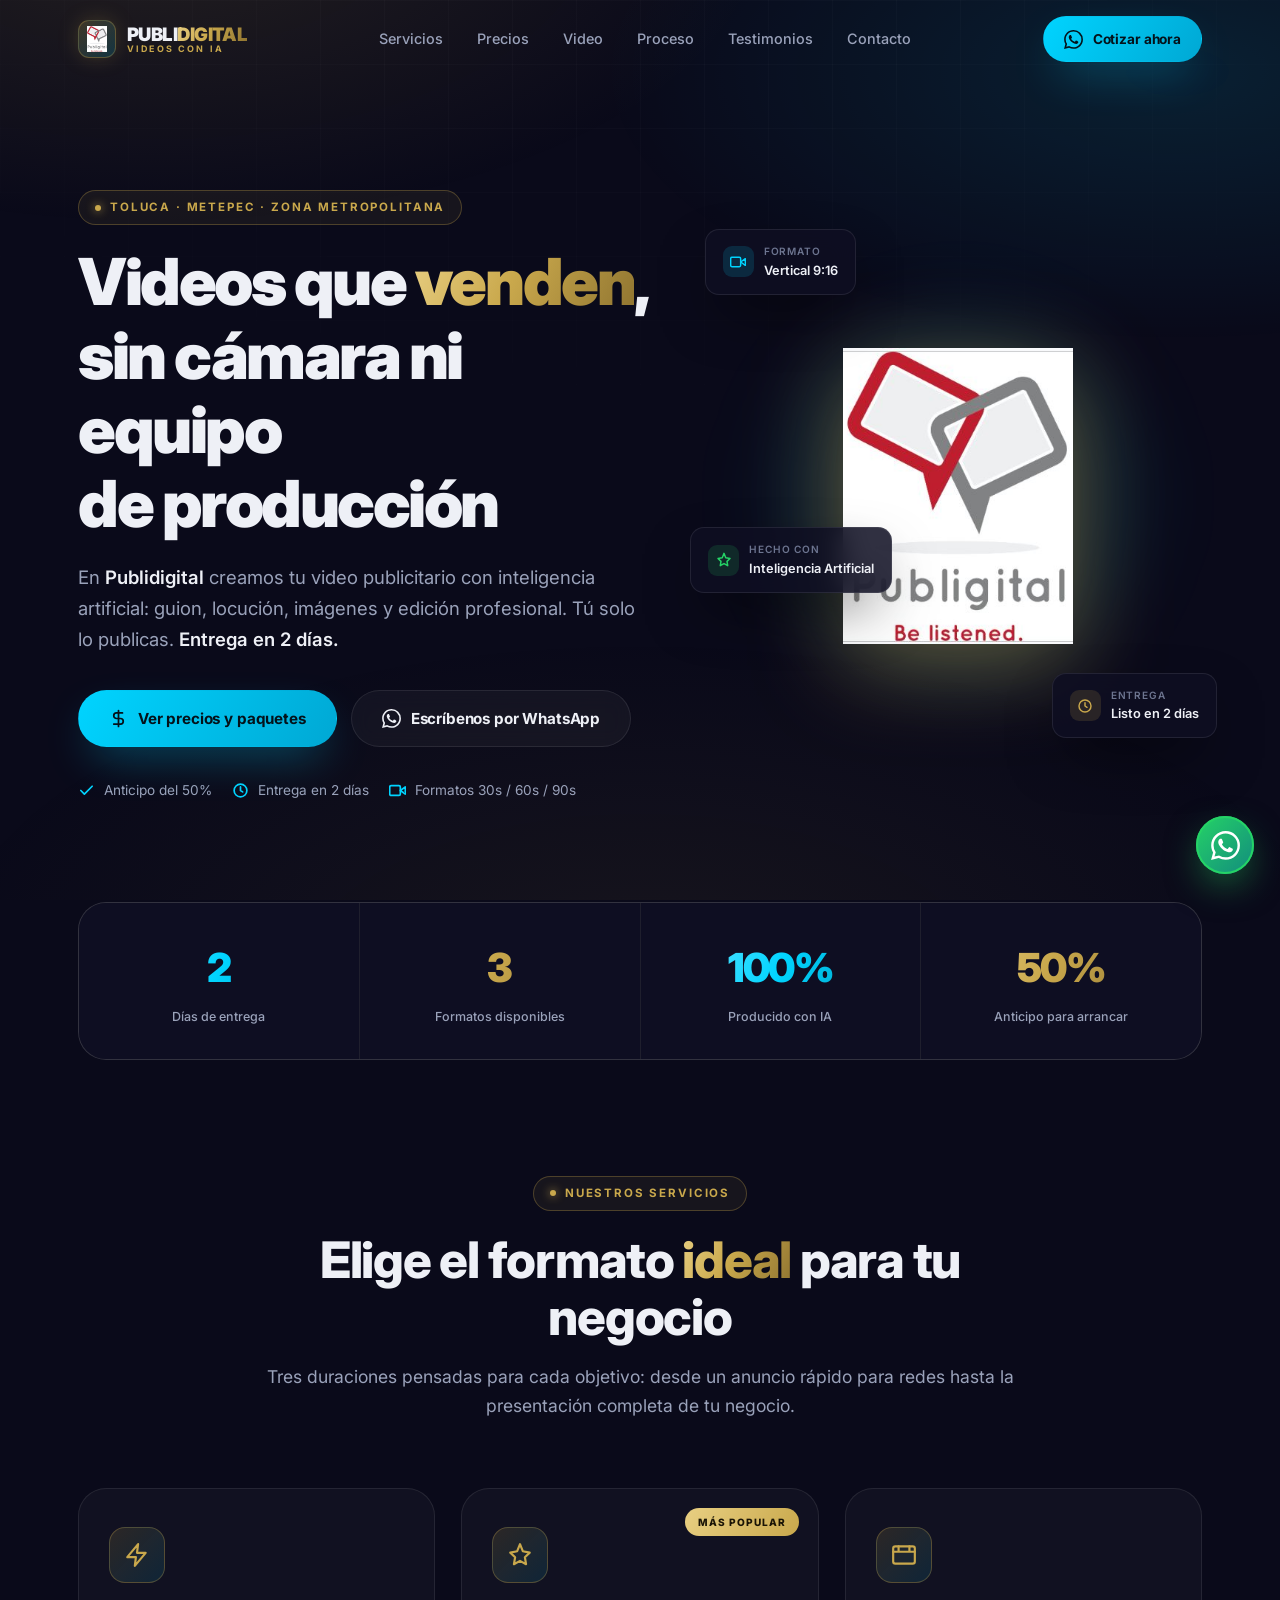
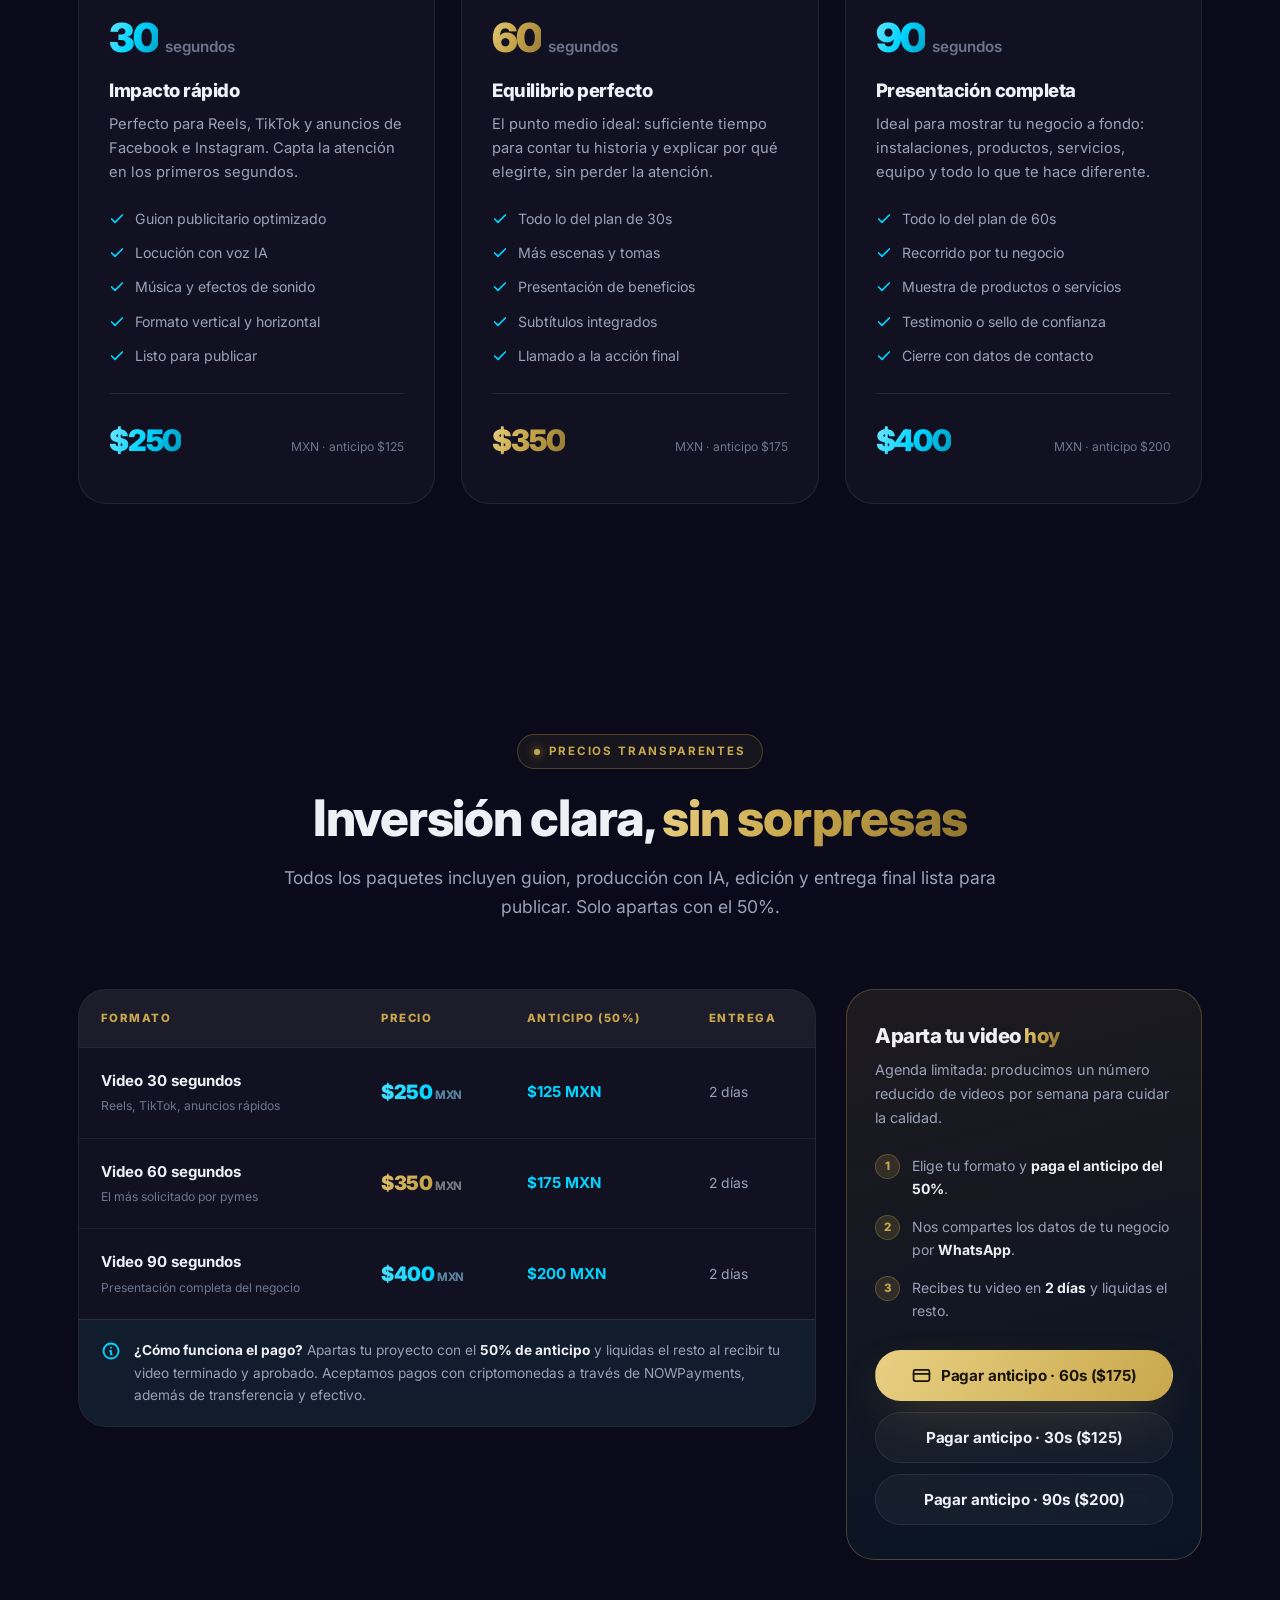
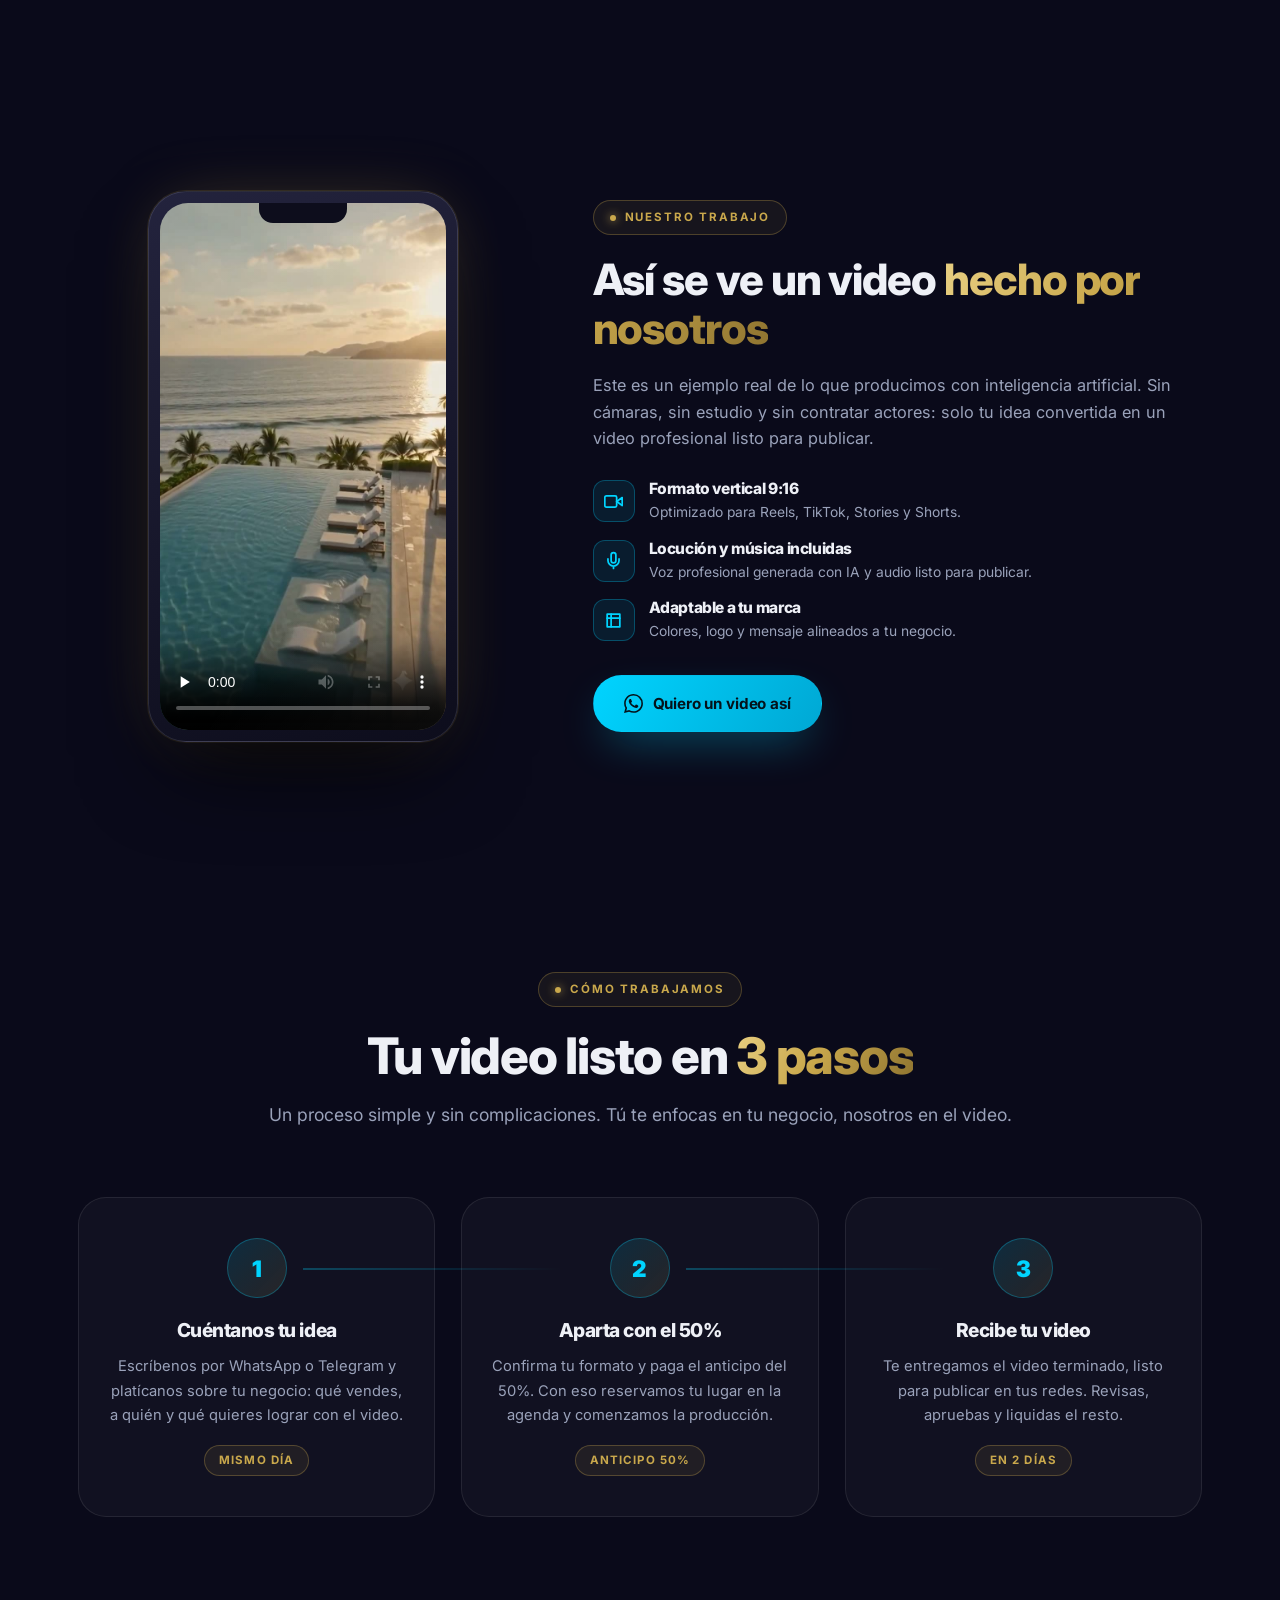
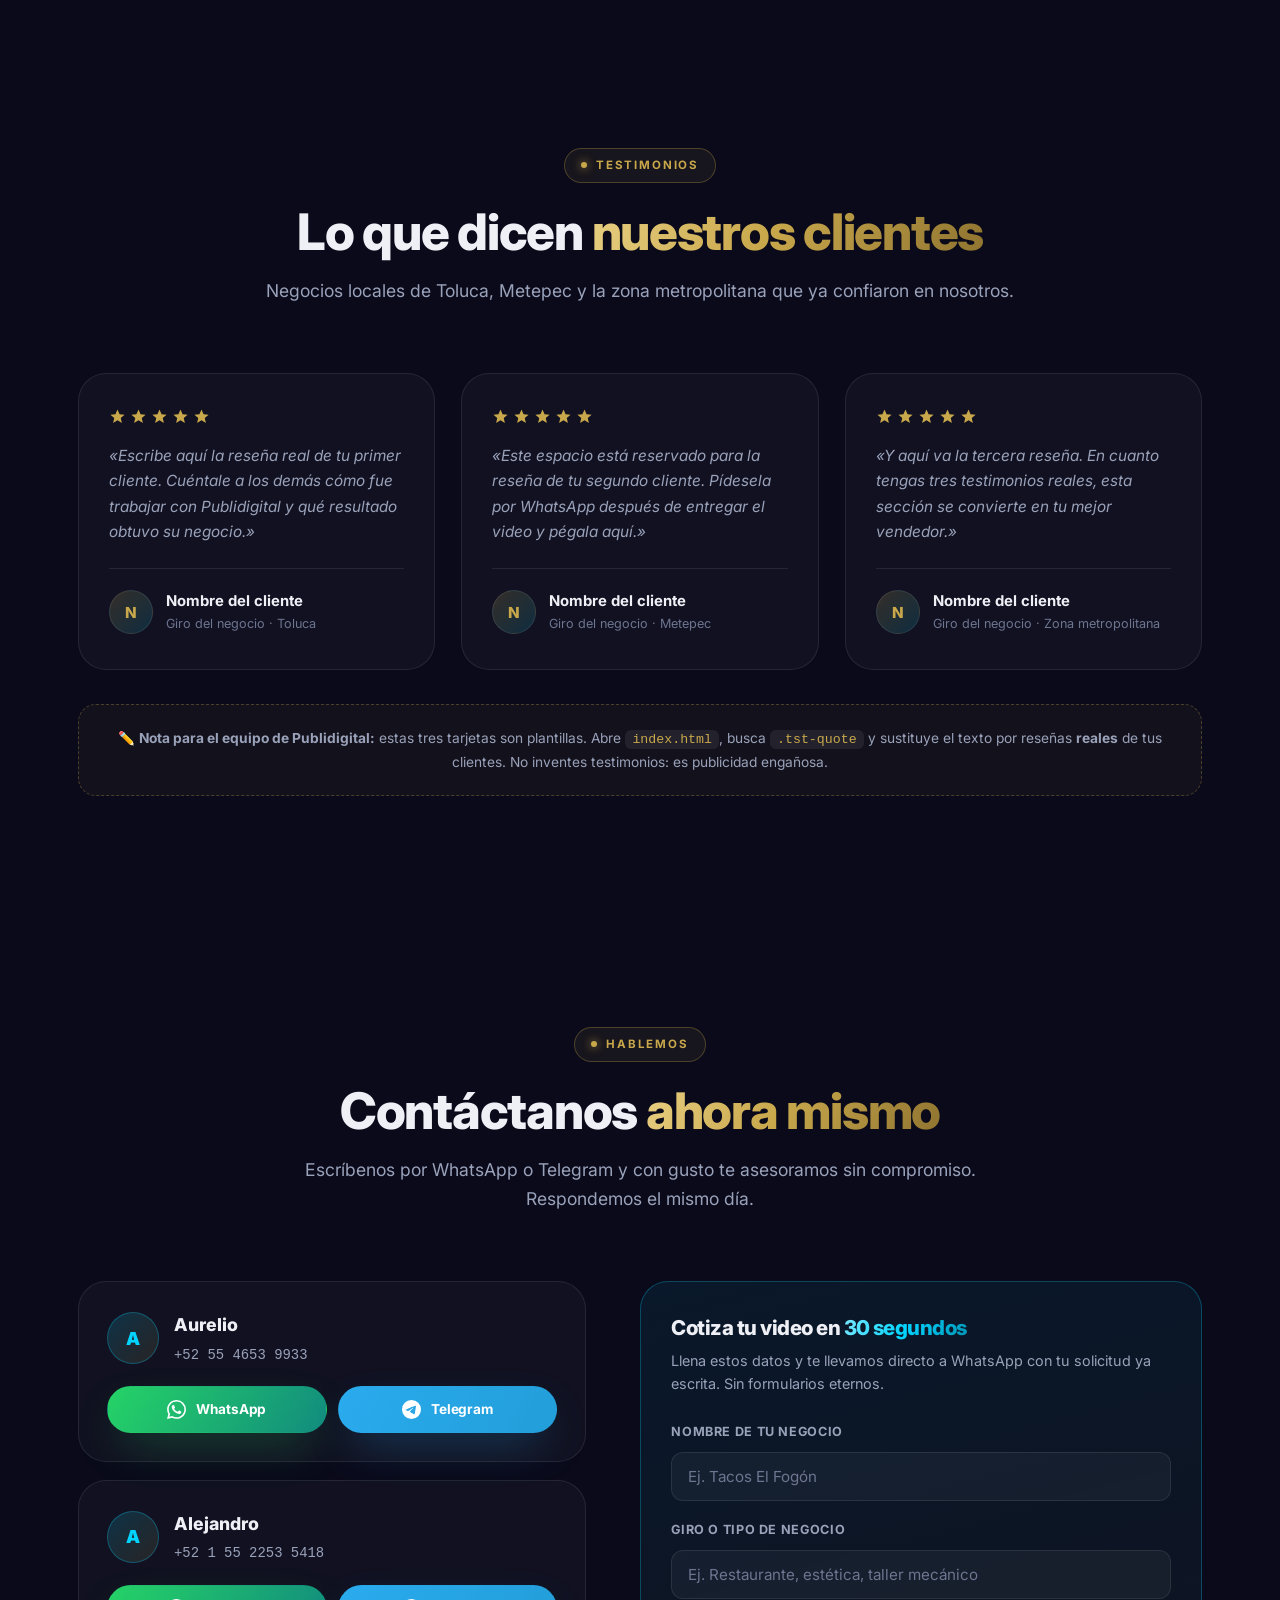
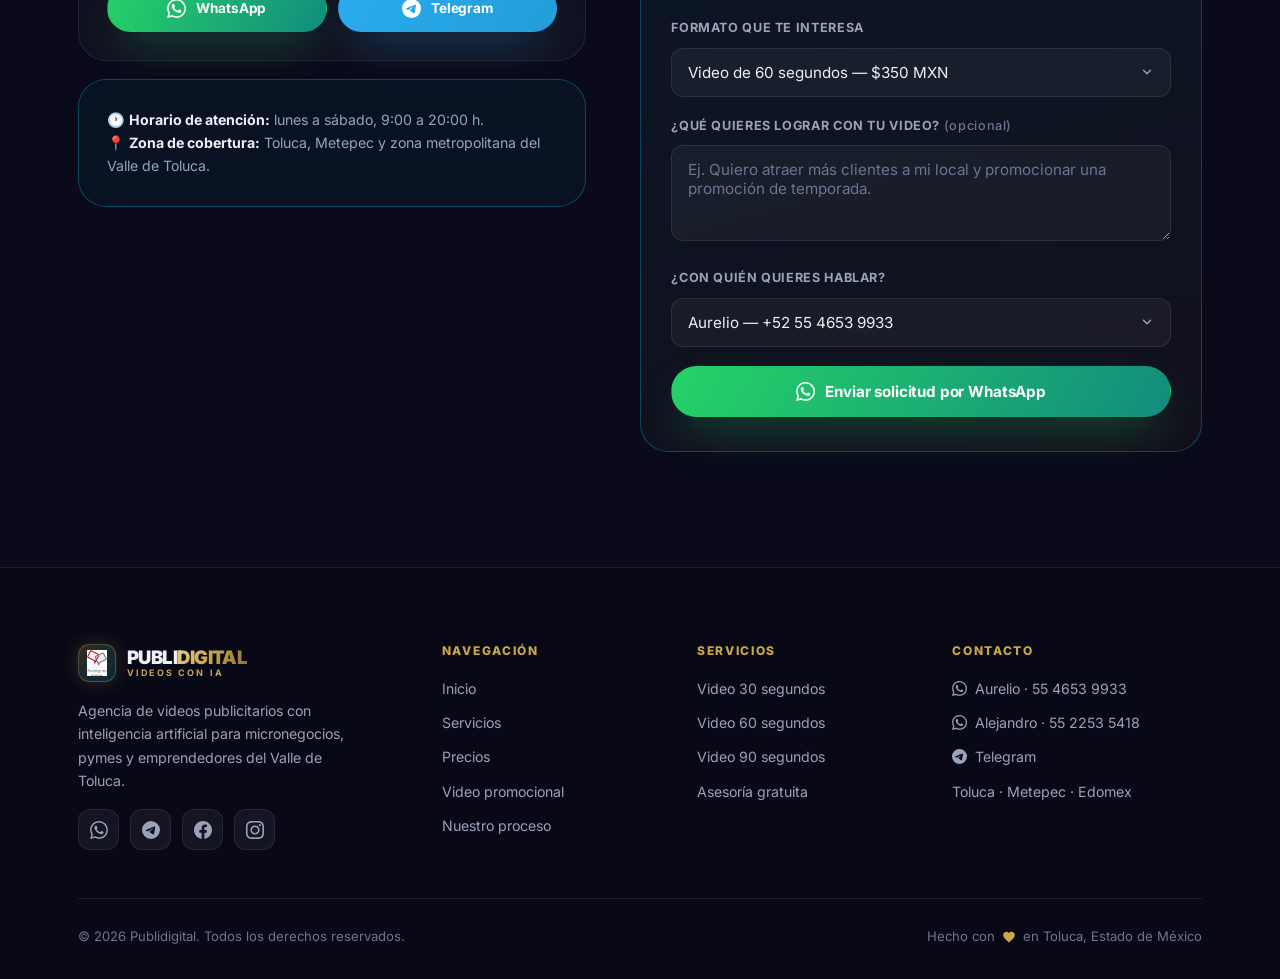
==== index.html @ 8bc18df2 "Sitio web de Publidigital: landing page completa Landing page de una sola pagina para la agencia de " ====
<!DOCTYPE html>
<html lang="es">
<head>
<meta charset="UTF-8">
<meta name="viewport" content="width=device-width, initial-scale=1.0">
<title>Publidigital | Videos publicitarios con IA en Toluca y Metepec</title>
<meta name="description" content="Creamos videos publicitarios con inteligencia artificial para micronegocios, pymes y emprendedores. Sin cámara ni equipo de producción. Entrega en 2 días. Desde $250 MXN.">
<meta name="keywords" content="videos publicitarios, inteligencia artificial, Toluca, Metepec, publicidad para negocios, video con IA, marketing digital">
<meta name="author" content="Publidigital">
<meta name="theme-color" content="#0a0a1a">
<meta name="robots" content="index, follow">

<!-- Open Graph / Redes sociales -->
<meta property="og:type" content="website">
<meta property="og:title" content="Publidigital | Videos publicitarios con IA">
<meta property="og:description" content="Videos terminados y listos para publicar. Sin cámara ni equipo de producción. Entrega en 2 días.">
<meta property="og:image" content="poster.jpg">
<meta property="og:locale" content="es_MX">
<meta name="twitter:card" content="summary_large_image">
<meta name="twitter:title" content="Publidigital | Videos publicitarios con IA">
<meta name="twitter:description" content="Videos terminados y listos para publicar. Entrega en 2 días.">
<meta name="twitter:image" content="poster.jpg">

<link rel="icon" type="image/png" href="logo.png">
<link rel="apple-touch-icon" href="logo.png">

<link rel="preconnect" href="https://fonts.googleapis.com">
<link rel="preconnect" href="https://fonts.gstatic.com" crossorigin>
<link href="https://fonts.googleapis.com/css2?family=Inter:wght@300;400;500;600;700;800;900&display=swap" rel="stylesheet">

<!-- Datos estructurados para SEO local -->
<script type="application/ld+json">
{
  "@context": "https://schema.org",
  "@type": "LocalBusiness",
  "name": "Publidigital",
  "description": "Agencia de videos publicitarios con inteligencia artificial para micronegocios, pymes y emprendedores.",
  "image": "logo.png",
  "telephone": "+525546539933",
  "priceRange": "$250 - $400 MXN",
  "areaServed": [
    { "@type": "City", "name": "Toluca" },
    { "@type": "City", "name": "Metepec" }
  ],
  "address": {
    "@type": "PostalAddress",
    "addressLocality": "Toluca",
    "addressRegion": "Estado de México",
    "addressCountry": "MX"
  },
  "makesOffer": [
    { "@type": "Offer", "name": "Video publicitario 30 segundos", "price": "250", "priceCurrency": "MXN" },
    { "@type": "Offer", "name": "Video publicitario 60 segundos", "price": "350", "priceCurrency": "MXN" },
    { "@type": "Offer", "name": "Video publicitario 90 segundos", "price": "400", "priceCurrency": "MXN" }
  ]
}
</script>

<style>
/* ============================================================
   PUBLIDIGITAL — Hoja de estilos
   Paleta: fondo #0a0a1a | dorado #c9a84c | azul #00d4ff
   ============================================================ */

:root{
  --bg:            #0a0a1a;
  --bg-soft:       #0e0e22;
  --bg-card:       rgba(255,255,255,.032);
  --bg-card-hover: rgba(255,255,255,.055);

  --gold:          #c9a84c;
  --gold-light:    #e8cf82;
  --gold-dark:     #8f7430;
  --blue:          #00d4ff;
  --blue-dark:     #0096b8;

  --text:          #eef0f6;
  --text-muted:    #9aa2ba;
  --text-dim:      #6d7590;

  --border:        rgba(255,255,255,.085);
  --border-gold:   rgba(201,168,76,.30);
  --border-blue:   rgba(0,212,255,.28);

  --radius:        18px;
  --radius-sm:     12px;
  --radius-lg:     28px;

  --shadow:        0 24px 60px -18px rgba(0,0,0,.75);
  --shadow-blue:   0 18px 46px -14px rgba(0,212,255,.42);
  --shadow-gold:   0 18px 46px -14px rgba(201,168,76,.36);

  --maxw:          1180px;
  --pad-section:   clamp(68px, 9vw, 124px);

  --ease:          cubic-bezier(.22,.9,.3,1);
}

*,*::before,*::after{ box-sizing:border-box; margin:0; padding:0; }

html{ scroll-behavior:smooth; scroll-padding-top:90px; -webkit-text-size-adjust:100%; }

body{
  font-family:'Inter', -apple-system, BlinkMacSystemFont, 'Segoe UI', Roboto, sans-serif;
  background:var(--bg);
  color:var(--text);
  line-height:1.65;
  overflow-x:hidden;
  -webkit-font-smoothing:antialiased;
  -moz-osx-font-smoothing:grayscale;
}

/* Fondo decorativo global */
body::before{
  content:'';
  position:fixed; inset:0;
  background:
    radial-gradient(ellipse 80% 55% at 12% -8%,  rgba(201,168,76,.13), transparent 60%),
    radial-gradient(ellipse 75% 50% at 92% 8%,   rgba(0,212,255,.11),  transparent 60%),
    radial-gradient(ellipse 90% 60% at 50% 108%, rgba(201,168,76,.07), transparent 62%);
  pointer-events:none;
  z-index:0;
}
/* Retícula sutil */
body::after{
  content:'';
  position:fixed; inset:0;
  background-image:
    linear-gradient(rgba(255,255,255,.021) 1px, transparent 1px),
    linear-gradient(90deg, rgba(255,255,255,.021) 1px, transparent 1px);
  background-size:64px 64px;
  mask-image:radial-gradient(ellipse 100% 70% at 50% 0%, #000 20%, transparent 75%);
  -webkit-mask-image:radial-gradient(ellipse 100% 70% at 50% 0%, #000 20%, transparent 75%);
  pointer-events:none;
  z-index:0;
}

img,video{ max-width:100%; display:block; }
a{ color:inherit; text-decoration:none; }
ul{ list-style:none; }

h1,h2,h3,h4{ line-height:1.14; letter-spacing:-.025em; font-weight:800; }

/* =====================  LAYOUT  ===================== */
.container{ width:100%; max-width:var(--maxw); margin-inline:auto; padding-inline:clamp(18px,4vw,28px); position:relative; z-index:1; }

section{ padding-block:var(--pad-section); position:relative; z-index:1; }

.section-head{ text-align:center; max-width:760px; margin:0 auto clamp(44px,5.5vw,68px); }

.eyebrow{
  display:inline-flex; align-items:center; gap:9px;
  font-size:.72rem; font-weight:700; letter-spacing:.16em; text-transform:uppercase;
  color:var(--gold);
  border:1px solid var(--border-gold);
  background:rgba(201,168,76,.07);
  padding:7px 16px; border-radius:100px; margin-bottom:20px;
}
.eyebrow .dot{ width:6px; height:6px; border-radius:50%; background:var(--gold); box-shadow:0 0 10px var(--gold); animation:pulse 2.2s infinite; }
@keyframes pulse{ 0%,100%{opacity:1; transform:scale(1);} 50%{opacity:.45; transform:scale(.78);} }

.section-title{ font-size:clamp(2rem, 4.6vw, 3.15rem); margin-bottom:16px; }
.section-sub{ color:var(--text-muted); font-size:clamp(1rem,1.55vw,1.1rem); }

.grad-gold{ background:linear-gradient(115deg, var(--gold-light), var(--gold) 45%, var(--gold-dark)); -webkit-background-clip:text; background-clip:text; color:transparent; }
.grad-blue{ background:linear-gradient(115deg, #7ce8ff, var(--blue) 50%, var(--blue-dark)); -webkit-background-clip:text; background-clip:text; color:transparent; }

/* =====================  BOTONES  ===================== */
.btn{
  display:inline-flex; align-items:center; justify-content:center; gap:10px;
  font-family:inherit; font-size:.95rem; font-weight:700; letter-spacing:-.01em;
  padding:15px 30px; border-radius:100px; border:1px solid transparent;
  cursor:pointer; transition:all .28s var(--ease); white-space:nowrap;
  position:relative; overflow:hidden;
}
.btn svg{ width:19px; height:19px; flex-shrink:0; }

.btn-primary{
  background:linear-gradient(120deg, var(--blue), #00a8d4);
  color:#04121a; box-shadow:var(--shadow-blue);
}
.btn-primary:hover{ transform:translateY(-3px); box-shadow:0 24px 56px -12px rgba(0,212,255,.62); }

.btn-gold{
  background:linear-gradient(120deg, var(--gold-light), var(--gold));
  color:#1a1405; box-shadow:var(--shadow-gold);
}
.btn-gold:hover{ transform:translateY(-3px); box-shadow:0 24px 56px -12px rgba(201,168,76,.6); }

.btn-ghost{
  background:rgba(255,255,255,.04); color:var(--text);
  border-color:var(--border); backdrop-filter:blur(10px);
}
.btn-ghost:hover{ background:rgba(255,255,255,.09); border-color:var(--border-blue); transform:translateY(-3px); }

.btn-wa{ background:linear-gradient(120deg,#25D366,#128C7E); color:#fff; box-shadow:0 18px 46px -14px rgba(37,211,102,.45); }
.btn-wa:hover{ transform:translateY(-3px); box-shadow:0 24px 56px -12px rgba(37,211,102,.6); }

.btn-tg{ background:linear-gradient(120deg,#2AABEE,#229ED9); color:#fff; box-shadow:0 18px 46px -14px rgba(42,171,238,.45); }
.btn-tg:hover{ transform:translateY(-3px); box-shadow:0 24px 56px -12px rgba(42,171,238,.6); }

.btn-block{ width:100%; }
.btn-sm{ padding:11px 20px; font-size:.85rem; }

/* =====================  NAVBAR  ===================== */
.nav{
  position:fixed; top:0; left:0; right:0; z-index:1000;
  transition:all .35s var(--ease);
  padding-block:16px;
}
.nav.scrolled{
  background:rgba(10,10,26,.82);
  backdrop-filter:blur(18px) saturate(160%);
  -webkit-backdrop-filter:blur(18px) saturate(160%);
  border-bottom:1px solid var(--border);
  padding-block:10px;
}
.nav-inner{ display:flex; align-items:center; justify-content:space-between; gap:20px; }

.brand{ display:flex; align-items:center; gap:11px; }
.brand-mark{
  width:38px; height:38px; border-radius:11px; flex-shrink:0;
  background:linear-gradient(135deg, rgba(201,168,76,.22), rgba(0,212,255,.16));
  border:1px solid var(--border-gold);
  display:grid; place-items:center; overflow:hidden;
  box-shadow:0 0 24px -6px rgba(201,168,76,.45);
}
.brand-mark img{ height:26px; width:auto; object-fit:contain; }
.brand-text{ display:flex; flex-direction:column; line-height:1.05; }
.brand-name{ font-size:1.16rem; font-weight:900; letter-spacing:-.03em; }
.brand-tag{ font-size:.56rem; letter-spacing:.24em; text-transform:uppercase; color:var(--gold); font-weight:700; }

.nav-links{ display:flex; align-items:center; gap:34px; }
.nav-links a{ font-size:.9rem; font-weight:500; color:var(--text-muted); transition:color .22s; position:relative; }
.nav-links a::after{
  content:''; position:absolute; left:0; bottom:-6px; height:2px; width:0;
  background:linear-gradient(90deg,var(--gold),var(--blue)); transition:width .3s var(--ease); border-radius:2px;
}
.nav-links a:hover{ color:var(--text); }
.nav-links a:hover::after{ width:100%; }
.nav-cta{ display:flex; align-items:center; gap:12px; }

.burger{
  display:none; width:44px; height:44px; border-radius:12px;
  background:rgba(255,255,255,.05); border:1px solid var(--border);
  cursor:pointer; place-items:center; flex-direction:column; gap:5px; padding:0;
}
.burger span{ width:20px; height:2px; background:var(--text); border-radius:2px; transition:all .3s var(--ease); display:block; }
.burger.open span:nth-child(1){ transform:translateY(7px) rotate(45deg); }
.burger.open span:nth-child(2){ opacity:0; }
.burger.open span:nth-child(3){ transform:translateY(-7px) rotate(-45deg); }

/* =====================  HERO  ===================== */
.hero{ padding-top:clamp(130px,17vw,190px); padding-bottom:clamp(60px,8vw,100px); }
.hero-grid{ display:grid; grid-template-columns:1.08fr .92fr; gap:clamp(36px,5vw,70px); align-items:center; }

.hero h1{ font-size:clamp(2.35rem, 5.6vw, 4.05rem); font-weight:900; margin-bottom:22px; letter-spacing:-.038em; }
.hero-sub{ font-size:clamp(1.02rem,1.7vw,1.16rem); color:var(--text-muted); max-width:560px; margin-bottom:36px; }
.hero-sub strong{ color:var(--text); font-weight:600; }

.hero-cta{ display:flex; flex-wrap:wrap; gap:14px; margin-bottom:32px; }

.hero-trust{ display:flex; flex-wrap:wrap; gap:20px; }
.trust-item{ display:flex; align-items:center; gap:9px; font-size:.85rem; color:var(--text-muted); }
.trust-item svg{ width:17px; height:17px; color:var(--blue); flex-shrink:0; }

/* Tarjeta visual del hero */
.hero-visual{ position:relative; display:grid; place-items:center; min-height:390px; }
.hero-emblem{
  width:min(230px, 62vw); aspect-ratio:55/145;
  position:relative; z-index:2;
  filter:drop-shadow(0 22px 46px rgba(201,168,76,.42));
  animation:float 6.5s ease-in-out infinite;
}
.hero-emblem img{ width:100%; height:100%; object-fit:contain; }
@keyframes float{ 0%,100%{ transform:translateY(0); } 50%{ transform:translateY(-18px); } }

.hero-glow{
  position:absolute; width:min(420px,88vw); aspect-ratio:1; border-radius:50%;
  background:radial-gradient(circle, rgba(201,168,76,.24), rgba(0,212,255,.11) 48%, transparent 70%);
  filter:blur(38px); z-index:1;
}

.float-card{
  position:absolute; z-index:3;
  background:rgba(14,14,34,.86); backdrop-filter:blur(14px);
  border:1px solid var(--border); border-radius:14px;
  padding:13px 17px; box-shadow:var(--shadow);
  font-size:.8rem; font-weight:600; display:flex; align-items:center; gap:10px;
  animation:float 6.5s ease-in-out infinite;
}
.float-card .fc-ico{ width:31px; height:31px; border-radius:9px; display:grid; place-items:center; flex-shrink:0; }
.float-card .fc-ico svg{ width:16px; height:16px; }
.float-card .fc-lbl{ display:block; font-size:.63rem; font-weight:600; color:var(--text-dim); text-transform:uppercase; letter-spacing:.09em; }
.fc-1{ top:6%; left:-2%; animation-delay:-1.4s; }
.fc-1 .fc-ico{ background:rgba(0,212,255,.14); color:var(--blue); }
.fc-2{ bottom:10%; right:-3%; animation-delay:-3.1s; }
.fc-2 .fc-ico{ background:rgba(201,168,76,.15); color:var(--gold); }
.fc-3{ bottom:34%; left:-5%; animation-delay:-4.6s; }
.fc-3 .fc-ico{ background:rgba(37,211,102,.14); color:#25D366; }

/* =====================  STATS  ===================== */
.stats{ padding-block:0; }
.stats-grid{
  display:grid; grid-template-columns:repeat(4,1fr); gap:1px;
  background:var(--border); border:1px solid var(--border);
  border-radius:var(--radius-lg); overflow:hidden;
}
.stat{ background:var(--bg-soft); padding:32px 22px; text-align:center; }
.stat-num{ font-size:clamp(1.75rem,3.4vw,2.5rem); font-weight:900; letter-spacing:-.04em; margin-bottom:6px; }
.stat-lbl{ font-size:.78rem; color:var(--text-muted); font-weight:500; }

/* =====================  SERVICIOS  ===================== */
.cards-3{ display:grid; grid-template-columns:repeat(3,1fr); gap:26px; }

.svc{
  background:var(--bg-card); border:1px solid var(--border);
  border-radius:var(--radius-lg); padding:38px 30px;
  transition:all .35s var(--ease); position:relative; overflow:hidden;
  display:flex; flex-direction:column;
}
.svc::before{
  content:''; position:absolute; inset:0;
  background:linear-gradient(160deg, rgba(201,168,76,.09), transparent 52%);
  opacity:0; transition:opacity .35s;
}
.svc:hover{ transform:translateY(-9px); border-color:var(--border-gold); background:var(--bg-card-hover); box-shadow:var(--shadow); }
.svc:hover::before{ opacity:1; }
.svc > *{ position:relative; z-index:1; }

.svc-ico{
  width:56px; height:56px; border-radius:16px; display:grid; place-items:center; margin-bottom:22px;
  background:linear-gradient(135deg, rgba(201,168,76,.15), rgba(0,212,255,.1));
  border:1px solid var(--border-gold);
}
.svc-ico svg{ width:26px; height:26px; color:var(--gold); }

.svc-dur{ display:flex; align-items:baseline; gap:7px; margin-bottom:9px; }
.svc-dur b{ font-size:2.5rem; font-weight:900; letter-spacing:-.05em; }
.svc-dur span{ font-size:.95rem; color:var(--text-dim); font-weight:600; }
.svc h3{ font-size:1.16rem; margin-bottom:11px; }
.svc p{ color:var(--text-muted); font-size:.92rem; margin-bottom:22px; }
.svc-list{ display:flex; flex-direction:column; gap:11px; margin-bottom:26px; }
.svc-list li{ display:flex; align-items:flex-start; gap:10px; font-size:.885rem; color:var(--text-muted); }
.svc-list svg{ width:16px; height:16px; color:var(--blue); flex-shrink:0; margin-top:4px; }
.svc-price{ margin-top:auto; padding-top:22px; border-top:1px solid var(--border); display:flex; align-items:baseline; justify-content:space-between; gap:10px; }
.svc-price .amt{ font-size:1.85rem; font-weight:900; letter-spacing:-.04em; }
.svc-price .per{ font-size:.76rem; color:var(--text-dim); }

.badge-pop{
  position:absolute; top:19px; right:19px; z-index:2;
  font-size:.63rem; font-weight:800; letter-spacing:.1em; text-transform:uppercase;
  background:linear-gradient(120deg,var(--gold-light),var(--gold)); color:#1a1405;
  padding:6px 13px; border-radius:100px;
}

/* =====================  PRECIOS  ===================== */
.pricing-wrap{ display:grid; grid-template-columns:1.35fr .65fr; gap:30px; align-items:start; }

.table-card{
  background:var(--bg-card); border:1px solid var(--border);
  border-radius:var(--radius-lg); overflow:hidden;
}
.table-scroll{ overflow-x:auto; -webkit-overflow-scrolling:touch; }
table{ width:100%; border-collapse:collapse; min-width:600px; }
thead th{
  background:rgba(255,255,255,.045);
  padding:19px 22px; text-align:left; font-size:.71rem; font-weight:800;
  letter-spacing:.13em; text-transform:uppercase; color:var(--gold);
  border-bottom:1px solid var(--border); white-space:nowrap;
}
tbody td{ padding:21px 22px; border-bottom:1px solid rgba(255,255,255,.05); font-size:.94rem; vertical-align:middle; }
tbody tr:last-child td{ border-bottom:none; }
tbody tr{ transition:background .22s; }
tbody tr:hover{ background:rgba(255,255,255,.032); }
.td-format{ font-weight:700; }
.td-format small{ display:block; font-weight:400; font-size:.76rem; color:var(--text-dim); margin-top:3px; }
.td-price{ font-weight:900; font-size:1.24rem; letter-spacing:-.03em; }
.td-adv{ color:var(--blue); font-weight:700; }
.td-time{ color:var(--text-muted); font-size:.87rem; white-space:nowrap; }

.pay-note{
  display:flex; align-items:flex-start; gap:13px;
  padding:19px 22px; background:rgba(0,212,255,.05);
  border-top:1px solid var(--border);
}
.pay-note svg{ width:20px; height:20px; color:var(--blue); flex-shrink:0; margin-top:2px; }
.pay-note p{ font-size:.855rem; color:var(--text-muted); }
.pay-note b{ color:var(--text); }

.pay-card{
  background:linear-gradient(165deg, rgba(201,168,76,.1), rgba(0,212,255,.05));
  border:1px solid var(--border-gold); border-radius:var(--radius-lg);
  padding:34px 28px; position:sticky; top:100px;
}
.pay-card h3{ font-size:1.28rem; margin-bottom:11px; }
.pay-card > p{ color:var(--text-muted); font-size:.9rem; margin-bottom:24px; }
.pay-steps{ display:flex; flex-direction:column; gap:15px; margin-bottom:28px; }
.pay-step{ display:flex; gap:12px; font-size:.875rem; }
.pay-step .n{
  width:25px; height:25px; border-radius:50%; flex-shrink:0;
  background:rgba(201,168,76,.16); border:1px solid var(--border-gold);
  color:var(--gold); display:grid; place-items:center;
  font-size:.72rem; font-weight:800;
}
.pay-step span{ color:var(--text-muted); }
.pay-step b{ color:var(--text); }
.pay-btns{ display:flex; flex-direction:column; gap:11px; }

/* =====================  VIDEO  ===================== */
.video-grid{ display:grid; grid-template-columns:.85fr 1.15fr; gap:clamp(36px,5vw,72px); align-items:center; }

.phone{
  width:min(310px, 80vw); margin-inline:auto; position:relative;
  aspect-ratio:9/16; border-radius:38px; padding:11px;
  background:linear-gradient(160deg, #23233d, #0d0d1c);
  border:1px solid rgba(255,255,255,.12);
  box-shadow:0 42px 90px -26px rgba(0,0,0,.9), 0 0 0 1px rgba(201,168,76,.14), 0 0 70px -22px rgba(201,168,76,.4);
}
.phone::after{
  content:''; position:absolute; top:11px; left:50%; transform:translateX(-50%);
  width:88px; height:20px; background:#0d0d1c; border-radius:0 0 14px 14px; z-index:3;
}
.phone-screen{ width:100%; height:100%; border-radius:28px; overflow:hidden; background:#000; position:relative; }
.phone-screen video{ width:100%; height:100%; object-fit:cover; display:block; }
.phone-glare{
  position:absolute; inset:0; border-radius:28px; pointer-events:none; z-index:2;
  background:linear-gradient(125deg, rgba(255,255,255,.09), transparent 38%, transparent 62%, rgba(255,255,255,.045));
}

.video-copy h2{ font-size:clamp(1.85rem,3.8vw,2.7rem); margin-bottom:18px; }
.video-copy > p{ color:var(--text-muted); margin-bottom:28px; font-size:1.02rem; }
.video-feats{ display:flex; flex-direction:column; gap:16px; margin-bottom:32px; }
.vf{ display:flex; gap:14px; }
.vf-ico{
  width:42px; height:42px; border-radius:12px; flex-shrink:0; display:grid; place-items:center;
  background:rgba(0,212,255,.09); border:1px solid var(--border-blue); color:var(--blue);
}
.vf-ico svg{ width:19px; height:19px; }
.vf h4{ font-size:.97rem; margin-bottom:3px; }
.vf p{ font-size:.865rem; color:var(--text-muted); }

/* =====================  PROCESO  ===================== */
.steps{ display:grid; grid-template-columns:repeat(3,1fr); gap:26px; position:relative; }
.step{
  background:var(--bg-card); border:1px solid var(--border);
  border-radius:var(--radius-lg); padding:40px 30px; text-align:center;
  transition:all .35s var(--ease); position:relative;
}
.step:hover{ transform:translateY(-8px); border-color:var(--border-blue); background:var(--bg-card-hover); }
.step-num{
  width:60px; height:60px; margin:0 auto 22px; border-radius:50%;
  display:grid; place-items:center; font-size:1.42rem; font-weight:900;
  background:linear-gradient(135deg, rgba(0,212,255,.14), rgba(201,168,76,.12));
  border:1px solid var(--border-blue); color:var(--blue);
  position:relative;
}
.step:not(:last-child)::after{
  content:''; position:absolute; top:calc(40px + 30px); left:calc(50% + 46px); width:calc(100% - 92px);
  height:2px; background:linear-gradient(90deg, var(--border-blue), transparent);
}
.step h3{ font-size:1.2rem; margin-bottom:12px; }
.step p{ color:var(--text-muted); font-size:.92rem; }
.step-time{
  display:inline-block; margin-top:18px; font-size:.72rem; font-weight:700;
  letter-spacing:.1em; text-transform:uppercase; color:var(--gold);
  background:rgba(201,168,76,.09); border:1px solid var(--border-gold);
  padding:5px 14px; border-radius:100px;
}

/* =====================  TESTIMONIOS  ===================== */
.tst-grid{ display:grid; grid-template-columns:repeat(3,1fr); gap:26px; }
.tst{
  background:var(--bg-card); border:1px solid var(--border);
  border-radius:var(--radius-lg); padding:34px 30px;
  transition:all .35s var(--ease); display:flex; flex-direction:column;
}
.tst:hover{ transform:translateY(-7px); border-color:var(--border-gold); background:var(--bg-card-hover); }
.tst-stars{ display:flex; gap:4px; margin-bottom:18px; }
.tst-stars svg{ width:17px; height:17px; color:var(--gold); }
.tst-quote{ font-size:.96rem; color:var(--text-muted); font-style:italic; margin-bottom:24px; flex-grow:1; }
.tst-author{ display:flex; align-items:center; gap:13px; padding-top:20px; border-top:1px solid var(--border); }
.tst-avatar{
  width:44px; height:44px; border-radius:50%; flex-shrink:0; display:grid; place-items:center;
  background:linear-gradient(135deg, rgba(201,168,76,.2), rgba(0,212,255,.14));
  border:1px solid var(--border); font-weight:800; color:var(--gold); font-size:.95rem;
}
.tst-name{ font-weight:700; font-size:.93rem; }
.tst-role{ font-size:.79rem; color:var(--text-dim); }

.tst-placeholder{
  text-align:center; margin-top:34px; padding:22px 26px;
  background:rgba(201,168,76,.05); border:1px dashed var(--border-gold);
  border-radius:var(--radius); font-size:.86rem; color:var(--text-muted);
}
.tst-placeholder code{
  background:rgba(255,255,255,.07); padding:2px 7px; border-radius:6px;
  font-size:.83rem; color:var(--gold); font-family:ui-monospace,'Cascadia Code',Consolas,monospace;
}

/* =====================  CONTACTO  ===================== */
.contact-grid{ display:grid; grid-template-columns:.95fr 1.05fr; gap:clamp(30px,4.5vw,54px); align-items:start; }

.agent{
  background:var(--bg-card); border:1px solid var(--border);
  border-radius:var(--radius-lg); padding:28px; margin-bottom:18px;
  transition:all .3s var(--ease);
}
.agent:hover{ border-color:var(--border-blue); background:var(--bg-card-hover); }
.agent-head{ display:flex; align-items:center; gap:15px; margin-bottom:20px; }
.agent-avatar{
  width:52px; height:52px; border-radius:50%; flex-shrink:0; display:grid; place-items:center;
  background:linear-gradient(135deg, rgba(0,212,255,.17), rgba(201,168,76,.13));
  border:1px solid var(--border-blue); font-weight:900; font-size:1.12rem; color:var(--blue);
}
.agent-name{ font-size:1.11rem; font-weight:800; }
.agent-phone{ font-size:.87rem; color:var(--text-muted); font-family:ui-monospace,'Cascadia Code',Consolas,monospace; }
.agent-btns{ display:grid; grid-template-columns:1fr 1fr; gap:11px; }

.quote-card{
  background:linear-gradient(165deg, rgba(0,212,255,.07), rgba(201,168,76,.045));
  border:1px solid var(--border-blue); border-radius:var(--radius-lg); padding:34px 30px;
}
.quote-card h3{ font-size:1.28rem; margin-bottom:9px; }
.quote-card > p{ color:var(--text-muted); font-size:.9rem; margin-bottom:26px; }

.field{ margin-bottom:19px; }
.field label{ display:block; font-size:.79rem; font-weight:700; letter-spacing:.05em; text-transform:uppercase; color:var(--text-muted); margin-bottom:9px; }
.field input, .field select, .field textarea{
  width:100%; font-family:inherit; font-size:.95rem; color:var(--text);
  background:rgba(255,255,255,.045); border:1px solid var(--border);
  border-radius:var(--radius-sm); padding:14px 16px; transition:all .25s var(--ease);
}
.field textarea{ resize:vertical; min-height:96px; }
.field input::placeholder, .field textarea::placeholder{ color:var(--text-dim); }
.field input:focus, .field select:focus, .field textarea:focus{
  outline:none; border-color:var(--blue); background:rgba(0,212,255,.055);
  box-shadow:0 0 0 4px rgba(0,212,255,.11);
}
.field select{ cursor:pointer; appearance:none;
  background-image:url("data:image/svg+xml,%3Csvg xmlns='http://www.w3.org/2000/svg' width='14' height='14' viewBox='0 0 24 24' fill='none' stroke='%239aa2ba' stroke-width='2.5' stroke-linecap='round'%3E%3Cpath d='M6 9l6 6 6-6'/%3E%3C/svg%3E");
  background-repeat:no-repeat; background-position:right 16px center; padding-right:44px;
}
.field select option{ background:#14142c; color:var(--text); }

/* =====================  FOOTER  ===================== */
footer{
  border-top:1px solid var(--border); padding-block:clamp(52px,6vw,76px) 32px;
  position:relative; z-index:1; background:rgba(8,8,20,.55);
}
.foot-grid{ display:grid; grid-template-columns:1.5fr 1fr 1fr 1.15fr; gap:38px; margin-bottom:48px; }
.foot-brand{ display:flex; align-items:center; gap:11px; margin-bottom:17px; }
.foot-desc{ color:var(--text-muted); font-size:.885rem; max-width:280px; }
.foot-h{ font-size:.75rem; font-weight:800; letter-spacing:.14em; text-transform:uppercase; color:var(--gold); margin-bottom:19px; }
.foot-links{ display:flex; flex-direction:column; gap:11px; }
.foot-links a{ color:var(--text-muted); font-size:.885rem; transition:all .22s; display:inline-flex; align-items:center; gap:8px; }
.foot-links a:hover{ color:var(--blue); transform:translateX(3px); }

.socials{ display:flex; gap:11px; margin-top:17px; }
.social{
  width:41px; height:41px; border-radius:12px; display:grid; place-items:center;
  background:rgba(255,255,255,.05); border:1px solid var(--border);
  color:var(--text-muted); transition:all .28s var(--ease);
}
.social svg{ width:18px; height:18px; }
.social:hover{ transform:translateY(-4px); color:#fff; }
.social:hover.wa{ background:#25D366; border-color:#25D366; }
.social:hover.tg{ background:#2AABEE; border-color:#2AABEE; }
.social:hover.fb{ background:#1877F2; border-color:#1877F2; }
.social:hover.ig{ background:linear-gradient(45deg,#f09433,#dc2743,#bc1888); border-color:#dc2743; }

.foot-bottom{
  border-top:1px solid var(--border); padding-top:27px;
  display:flex; flex-wrap:wrap; gap:14px; align-items:center; justify-content:space-between;
  font-size:.82rem; color:var(--text-dim);
}
.foot-bottom .made{ display:inline-flex; align-items:center; gap:7px; }
.foot-bottom .made svg{ width:14px; height:14px; color:var(--gold); }

/* =====================  WHATSAPP FLOTANTE  ===================== */
.wa-float{
  position:fixed; bottom:26px; right:26px; z-index:900;
  width:58px; height:58px; border-radius:50%; display:grid; place-items:center;
  background:linear-gradient(135deg,#25D366,#128C7E); color:#fff;
  box-shadow:0 14px 38px -8px rgba(37,211,102,.6);
  transition:all .3s var(--ease);
}
.wa-float svg{ width:29px; height:29px; }
.wa-float:hover{ transform:scale(1.1) translateY(-3px); box-shadow:0 20px 48px -8px rgba(37,211,102,.75); }
.wa-float::before{
  content:''; position:absolute; inset:0; border-radius:50%;
  border:2px solid #25D366; animation:ripple 2.6s infinite;
}
@keyframes ripple{ 0%{ transform:scale(1); opacity:.75; } 100%{ transform:scale(1.65); opacity:0; } }

/* =====================  ANIMACIONES SCROLL  ===================== */
.reveal{ opacity:0; transform:translateY(28px); transition:opacity .75s var(--ease), transform .75s var(--ease); }
.reveal.in{ opacity:1; transform:none; }
.d1{ transition-delay:.09s; } .d2{ transition-delay:.18s; } .d3{ transition-delay:.27s; } .d4{ transition-delay:.36s; }

/* =====================  RESPONSIVE  ===================== */
@media (max-width:1024px){
  .hero-grid{ grid-template-columns:1fr; text-align:center; }
  .hero-sub{ margin-inline:auto; }
  .hero-cta, .hero-trust{ justify-content:center; }
  .hero-visual{ order:-1; min-height:300px; }
  .hero-emblem{ width:min(165px,44vw); }
  .float-card{ font-size:.74rem; padding:10px 14px; }
  .fc-1{ left:2%; } .fc-2{ right:2%; } .fc-3{ left:0; }
  .video-grid{ grid-template-columns:1fr; text-align:center; }
  .video-feats{ text-align:left; }
  .phone{ order:-1; }
  .pricing-wrap{ grid-template-columns:1fr; }
  .pay-card{ position:static; }
  .contact-grid{ grid-template-columns:1fr; }
  .foot-grid{ grid-template-columns:1fr 1fr; gap:32px; }
}

@media (max-width:860px){
  .nav-links{
    position:fixed; inset:0 0 auto 0; top:0; padding:104px 26px 40px;
    flex-direction:column; align-items:stretch; gap:6px;
    background:rgba(10,10,26,.98); backdrop-filter:blur(22px);
    border-bottom:1px solid var(--border);
    transform:translateY(-104%); transition:transform .42s var(--ease);
    box-shadow:0 28px 60px -20px rgba(0,0,0,.9);
  }
  .nav-links.open{ transform:translateY(0); }
  .nav-links a{ padding:15px 4px; font-size:1.06rem; font-weight:600; border-bottom:1px solid var(--border); }
  .nav-links a::after{ display:none; }
  .burger{ display:flex; }
  .nav-cta .btn{ display:none; }
  .nav-cta .btn.keep{ display:inline-flex; }

  .cards-3, .steps, .tst-grid{ grid-template-columns:1fr; }
  .step:not(:last-child)::after{ display:none; }
  .stats-grid{ grid-template-columns:1fr 1fr; }
  .hero-trust{ flex-direction:column; align-items:center; gap:13px; }
}

@media (max-width:560px){
  .foot-grid{ grid-template-columns:1fr; }
  .agent-btns{ grid-template-columns:1fr; }
  .btn{ padding:14px 24px; font-size:.9rem; }
  .hero-cta{ flex-direction:column; }
  .hero-cta .btn{ width:100%; }
  .wa-float{ bottom:18px; right:18px; width:54px; height:54px; }
  .float-card{ display:none; }
  .fc-2{ display:flex; }
  thead th, tbody td{ padding-inline:16px; }
}

@media (prefers-reduced-motion:reduce){
  *,*::before,*::after{ animation-duration:.001ms !important; animation-iteration-count:1 !important; transition-duration:.001ms !important; }
  html{ scroll-behavior:auto; }
  .reveal{ opacity:1; transform:none; }
}
</style>
</head>
<body>

<!-- ============================== NAVBAR ============================== -->
<header class="nav" id="nav">
  <div class="container nav-inner">
    <a href="#inicio" class="brand" aria-label="Publidigital, inicio">
      <span class="brand-mark"><img src="logo.png" alt="Logo de Publidigital"></span>
      <span class="brand-text">
        <span class="brand-name">PUBLI<span class="grad-gold">DIGITAL</span></span>
        <span class="brand-tag">Videos con IA</span>
      </span>
    </a>

    <nav class="nav-links" id="navLinks" aria-label="Navegación principal">
      <a href="#servicios">Servicios</a>
      <a href="#precios">Precios</a>
      <a href="#video">Video</a>
      <a href="#proceso">Proceso</a>
      <a href="#testimonios">Testimonios</a>
      <a href="#contacto">Contacto</a>
    </nav>

    <div class="nav-cta">
      <a class="btn btn-primary btn-sm keep" href="https://wa.me/525546539933?text=Hola%20Publidigital%2C%20quiero%20un%20video%20publicitario%20para%20mi%20negocio." target="_blank" rel="noopener">
        <svg viewBox="0 0 24 24" fill="currentColor" aria-hidden="true"><path d="M17.472 14.382c-.297-.149-1.758-.867-2.03-.967-.273-.099-.471-.148-.67.15-.197.297-.767.966-.94 1.164-.173.199-.347.223-.644.075-.297-.15-1.255-.463-2.39-1.475-.883-.788-1.48-1.761-1.653-2.059-.173-.297-.018-.458.13-.606.134-.133.298-.347.446-.52.149-.174.198-.298.298-.497.099-.198.05-.371-.025-.52-.075-.149-.669-1.612-.916-2.207-.242-.579-.487-.5-.669-.51-.173-.008-.371-.01-.57-.01-.198 0-.52.074-.792.372-.272.297-1.04 1.016-1.04 2.479 0 1.462 1.065 2.875 1.213 3.074.149.198 2.096 3.2 5.077 4.487.709.306 1.262.489 1.694.625.712.227 1.36.195 1.872.118.571-.085 1.758-.719 2.006-1.413.248-.694.248-1.289.173-1.413-.074-.124-.272-.198-.57-.347m-5.421 7.403h-.004a9.87 9.87 0 01-5.031-1.378l-.361-.214-3.741.982.998-3.648-.235-.374a9.86 9.86 0 01-1.51-5.26c.001-5.45 4.436-9.884 9.888-9.884 2.64 0 5.122 1.03 6.988 2.898a9.825 9.825 0 012.893 6.994c-.003 5.45-4.437 9.884-9.885 9.884m8.413-18.297A11.815 11.815 0 0012.05 0C5.495 0 .16 5.335.157 11.892c0 2.096.547 4.142 1.588 5.945L.057 24l6.305-1.654a11.882 11.882 0 005.683 1.448h.005c6.554 0 11.89-5.335 11.893-11.893a11.821 11.821 0 00-3.48-8.413Z"/></svg>
        Cotizar ahora
      </a>
      <button class="burger" id="burger" aria-label="Abrir menú" aria-expanded="false" aria-controls="navLinks">
        <span></span><span></span><span></span>
      </button>
    </div>
  </div>
</header>

<main>

<!-- ============================== HERO ============================== -->
<section class="hero" id="inicio">
  <div class="container hero-grid">
    <div class="hero-content">
      <span class="eyebrow reveal"><span class="dot"></span> Toluca · Metepec · Zona metropolitana</span>

      <h1 class="reveal d1">
        Videos que <span class="grad-gold">venden</span>,<br>
        sin cámara ni equipo<br>
        de producción
      </h1>

      <p class="hero-sub reveal d2">
        En <strong>Publidigital</strong> creamos tu video publicitario con inteligencia artificial:
        guion, locución, imágenes y edición profesional. Tú solo lo publicas.
        <strong>Entrega en 2 días.</strong>
      </p>

      <div class="hero-cta reveal d3">
        <a href="#precios" class="btn btn-primary">
          <svg viewBox="0 0 24 24" fill="none" stroke="currentColor" stroke-width="2.2" stroke-linecap="round" stroke-linejoin="round" aria-hidden="true"><path d="M12 2v20M17 5H9.5a3.5 3.5 0 000 7h5a3.5 3.5 0 010 7H6"/></svg>
          Ver precios y paquetes
        </a>
        <a href="https://wa.me/525546539933?text=Hola%20Publidigital%2C%20quiero%20un%20video%20publicitario%20para%20mi%20negocio." target="_blank" rel="noopener" class="btn btn-ghost">
          <svg viewBox="0 0 24 24" fill="currentColor" aria-hidden="true"><path d="M17.472 14.382c-.297-.149-1.758-.867-2.03-.967-.273-.099-.471-.148-.67.15-.197.297-.767.966-.94 1.164-.173.199-.347.223-.644.075-.297-.15-1.255-.463-2.39-1.475-.883-.788-1.48-1.761-1.653-2.059-.173-.297-.018-.458.13-.606.134-.133.298-.347.446-.52.149-.174.198-.298.298-.497.099-.198.05-.371-.025-.52-.075-.149-.669-1.612-.916-2.207-.242-.579-.487-.5-.669-.51-.173-.008-.371-.01-.57-.01-.198 0-.52.074-.792.372-.272.297-1.04 1.016-1.04 2.479 0 1.462 1.065 2.875 1.213 3.074.149.198 2.096 3.2 5.077 4.487.709.306 1.262.489 1.694.625.712.227 1.36.195 1.872.118.571-.085 1.758-.719 2.006-1.413.248-.694.248-1.289.173-1.413-.074-.124-.272-.198-.57-.347m-5.421 7.403h-.004a9.87 9.87 0 01-5.031-1.378l-.361-.214-3.741.982.998-3.648-.235-.374a9.86 9.86 0 01-1.51-5.26c.001-5.45 4.436-9.884 9.888-9.884 2.64 0 5.122 1.03 6.988 2.898a9.825 9.825 0 012.893 6.994c-.003 5.45-4.437 9.884-9.885 9.884m8.413-18.297A11.815 11.815 0 0012.05 0C5.495 0 .16 5.335.157 11.892c0 2.096.547 4.142 1.588 5.945L.057 24l6.305-1.654a11.882 11.882 0 005.683 1.448h.005c6.554 0 11.89-5.335 11.893-11.893a11.821 11.821 0 00-3.48-8.413Z"/></svg>
          Escríbenos por WhatsApp
        </a>
      </div>

      <div class="hero-trust reveal d4">
        <span class="trust-item">
          <svg viewBox="0 0 24 24" fill="none" stroke="currentColor" stroke-width="2.4" stroke-linecap="round" stroke-linejoin="round" aria-hidden="true"><path d="M20 6L9 17l-5-5"/></svg>
          Anticipo del 50%
        </span>
        <span class="trust-item">
          <svg viewBox="0 0 24 24" fill="none" stroke="currentColor" stroke-width="2.4" stroke-linecap="round" stroke-linejoin="round" aria-hidden="true"><circle cx="12" cy="12" r="9"/><path d="M12 7v5l3 2"/></svg>
          Entrega en 2 días
        </span>
        <span class="trust-item">
          <svg viewBox="0 0 24 24" fill="none" stroke="currentColor" stroke-width="2.4" stroke-linecap="round" stroke-linejoin="round" aria-hidden="true"><path d="M23 7l-7 5 7 5V7z"/><rect x="1" y="5" width="15" height="14" rx="2"/></svg>
          Formatos 30s / 60s / 90s
        </span>
      </div>
    </div>

    <div class="hero-visual">
      <div class="hero-glow" aria-hidden="true"></div>
      <div class="hero-emblem">
        <img src="logo.png" alt="Emblema de Publidigital">
      </div>

      <div class="float-card fc-1">
        <span class="fc-ico"><svg viewBox="0 0 24 24" fill="none" stroke="currentColor" stroke-width="2.2" stroke-linecap="round" stroke-linejoin="round"><path d="M23 7l-7 5 7 5V7z"/><rect x="1" y="5" width="15" height="14" rx="2"/></svg></span>
        <span><span class="fc-lbl">Formato</span>Vertical 9:16</span>
      </div>

      <div class="float-card fc-2">
        <span class="fc-ico"><svg viewBox="0 0 24 24" fill="none" stroke="currentColor" stroke-width="2.2" stroke-linecap="round" stroke-linejoin="round"><circle cx="12" cy="12" r="9"/><path d="M12 7v5l3 2"/></svg></span>
        <span><span class="fc-lbl">Entrega</span>Listo en 2 días</span>
      </div>

      <div class="float-card fc-3">
        <span class="fc-ico"><svg viewBox="0 0 24 24" fill="none" stroke="currentColor" stroke-width="2.2" stroke-linecap="round" stroke-linejoin="round"><path d="M12 2l2.6 6.5L21 9.8l-4.5 4.3 1.1 6.4L12 17.4 6.4 20.5l1.1-6.4L3 9.8l6.4-1.3L12 2z"/></svg></span>
        <span><span class="fc-lbl">Hecho con</span>Inteligencia Artificial</span>
      </div>
    </div>
  </div>
</section>

<!-- ============================== STATS ============================== -->
<section class="stats">
  <div class="container">
    <div class="stats-grid reveal">
      <div class="stat">
        <div class="stat-num grad-blue">2</div>
        <div class="stat-lbl">Días de entrega</div>
      </div>
      <div class="stat">
        <div class="stat-num grad-gold">3</div>
        <div class="stat-lbl">Formatos disponibles</div>
      </div>
      <div class="stat">
        <div class="stat-num grad-blue">100%</div>
        <div class="stat-lbl">Producido con IA</div>
      </div>
      <div class="stat">
        <div class="stat-num grad-gold">50%</div>
        <div class="stat-lbl">Anticipo para arrancar</div>
      </div>
    </div>
  </div>
</section>

<!-- ============================== SERVICIOS ============================== -->
<section id="servicios">
  <div class="container">
    <div class="section-head reveal">
      <span class="eyebrow"><span class="dot"></span> Nuestros servicios</span>
      <h2 class="section-title">Elige el formato <span class="grad-gold">ideal</span> para tu negocio</h2>
      <p class="section-sub">Tres duraciones pensadas para cada objetivo: desde un anuncio rápido para redes hasta la presentación completa de tu negocio.</p>
    </div>

    <div class="cards-3">
      <!-- Servicio 30s -->
      <article class="svc reveal d1">
        <div class="svc-ico">
          <svg viewBox="0 0 24 24" fill="none" stroke="currentColor" stroke-width="2" stroke-linecap="round" stroke-linejoin="round"><path d="M13 2L3 14h8l-1 8 10-12h-8l1-8z"/></svg>
        </div>
        <div class="svc-dur"><b class="grad-blue">30</b><span>segundos</span></div>
        <h3>Impacto rápido</h3>
        <p>Perfecto para Reels, TikTok y anuncios de Facebook e Instagram. Capta la atención en los primeros segundos.</p>
        <ul class="svc-list">
          <li><svg viewBox="0 0 24 24" fill="none" stroke="currentColor" stroke-width="2.6" stroke-linecap="round" stroke-linejoin="round"><path d="M20 6L9 17l-5-5"/></svg> Guion publicitario optimizado</li>
          <li><svg viewBox="0 0 24 24" fill="none" stroke="currentColor" stroke-width="2.6" stroke-linecap="round" stroke-linejoin="round"><path d="M20 6L9 17l-5-5"/></svg> Locución con voz IA</li>
          <li><svg viewBox="0 0 24 24" fill="none" stroke="currentColor" stroke-width="2.6" stroke-linecap="round" stroke-linejoin="round"><path d="M20 6L9 17l-5-5"/></svg> Música y efectos de sonido</li>
          <li><svg viewBox="0 0 24 24" fill="none" stroke="currentColor" stroke-width="2.6" stroke-linecap="round" stroke-linejoin="round"><path d="M20 6L9 17l-5-5"/></svg> Formato vertical y horizontal</li>
          <li><svg viewBox="0 0 24 24" fill="none" stroke="currentColor" stroke-width="2.6" stroke-linecap="round" stroke-linejoin="round"><path d="M20 6L9 17l-5-5"/></svg> Listo para publicar</li>
        </ul>
        <div class="svc-price">
          <span class="amt grad-blue">$250</span>
          <span class="per">MXN · anticipo $125</span>
        </div>
      </article>

      <!-- Servicio 60s -->
      <article class="svc reveal d2">
        <span class="badge-pop">Más popular</span>
        <div class="svc-ico">
          <svg viewBox="0 0 24 24" fill="none" stroke="currentColor" stroke-width="2" stroke-linecap="round" stroke-linejoin="round"><path d="M12 2l2.6 6.5L21 9.8l-4.5 4.3 1.1 6.4L12 17.4 6.4 20.5l1.1-6.4L3 9.8l6.4-1.3L12 2z"/></svg>
        </div>
        <div class="svc-dur"><b class="grad-gold">60</b><span>segundos</span></div>
        <h3>Equilibrio perfecto</h3>
        <p>El punto medio ideal: suficiente tiempo para contar tu historia y explicar por qué elegirte, sin perder la atención.</p>
        <ul class="svc-list">
          <li><svg viewBox="0 0 24 24" fill="none" stroke="currentColor" stroke-width="2.6" stroke-linecap="round" stroke-linejoin="round"><path d="M20 6L9 17l-5-5"/></svg> Todo lo del plan de 30s</li>
          <li><svg viewBox="0 0 24 24" fill="none" stroke="currentColor" stroke-width="2.6" stroke-linecap="round" stroke-linejoin="round"><path d="M20 6L9 17l-5-5"/></svg> Más escenas y tomas</li>
          <li><svg viewBox="0 0 24 24" fill="none" stroke="currentColor" stroke-width="2.6" stroke-linecap="round" stroke-linejoin="round"><path d="M20 6L9 17l-5-5"/></svg> Presentación de beneficios</li>
          <li><svg viewBox="0 0 24 24" fill="none" stroke="currentColor" stroke-width="2.6" stroke-linecap="round" stroke-linejoin="round"><path d="M20 6L9 17l-5-5"/></svg> Subtítulos integrados</li>
          <li><svg viewBox="0 0 24 24" fill="none" stroke="currentColor" stroke-width="2.6" stroke-linecap="round" stroke-linejoin="round"><path d="M20 6L9 17l-5-5"/></svg> Llamado a la acción final</li>
        </ul>
        <div class="svc-price">
          <span class="amt grad-gold">$350</span>
          <span class="per">MXN · anticipo $175</span>
        </div>
      </article>

      <!-- Servicio 90s -->
      <article class="svc reveal d3">
        <div class="svc-ico">
          <svg viewBox="0 0 24 24" fill="none" stroke="currentColor" stroke-width="2" stroke-linecap="round" stroke-linejoin="round"><rect x="2" y="4" width="20" height="16" rx="2"/><path d="M2 9h20M7 4v5M17 4v5"/></svg>
        </div>
        <div class="svc-dur"><b class="grad-blue">90</b><span>segundos</span></div>
        <h3>Presentación completa</h3>
        <p>Ideal para mostrar tu negocio a fondo: instalaciones, productos, servicios, equipo y todo lo que te hace diferente.</p>
        <ul class="svc-list">
          <li><svg viewBox="0 0 24 24" fill="none" stroke="currentColor" stroke-width="2.6" stroke-linecap="round" stroke-linejoin="round"><path d="M20 6L9 17l-5-5"/></svg> Todo lo del plan de 60s</li>
          <li><svg viewBox="0 0 24 24" fill="none" stroke="currentColor" stroke-width="2.6" stroke-linecap="round" stroke-linejoin="round"><path d="M20 6L9 17l-5-5"/></svg> Recorrido por tu negocio</li>
          <li><svg viewBox="0 0 24 24" fill="none" stroke="currentColor" stroke-width="2.6" stroke-linecap="round" stroke-linejoin="round"><path d="M20 6L9 17l-5-5"/></svg> Muestra de productos o servicios</li>
          <li><svg viewBox="0 0 24 24" fill="none" stroke="currentColor" stroke-width="2.6" stroke-linecap="round" stroke-linejoin="round"><path d="M20 6L9 17l-5-5"/></svg> Testimonio o sello de confianza</li>
          <li><svg viewBox="0 0 24 24" fill="none" stroke="currentColor" stroke-width="2.6" stroke-linecap="round" stroke-linejoin="round"><path d="M20 6L9 17l-5-5"/></svg> Cierre con datos de contacto</li>
        </ul>
        <div class="svc-price">
          <span class="amt grad-blue">$400</span>
          <span class="per">MXN · anticipo $200</span>
        </div>
      </article>
    </div>
  </div>
</section>

<!-- ============================== PRECIOS ============================== -->
<section id="precios">
  <div class="container">
    <div class="section-head reveal">
      <span class="eyebrow"><span class="dot"></span> Precios transparentes</span>
      <h2 class="section-title">Inversión clara, <span class="grad-gold">sin sorpresas</span></h2>
      <p class="section-sub">Todos los paquetes incluyen guion, producción con IA, edición y entrega final lista para publicar. Solo apartas con el 50%.</p>
    </div>

    <div class="pricing-wrap">
      <div class="table-card reveal d1">
        <div class="table-scroll">
          <table>
            <caption class="sr-only" style="position:absolute;width:1px;height:1px;overflow:hidden;clip:rect(0,0,0,0);">Tabla de precios de videos publicitarios de Publidigital</caption>
            <thead>
              <tr>
                <th scope="col">Formato</th>
                <th scope="col">Precio</th>
                <th scope="col">Anticipo (50%)</th>
                <th scope="col">Entrega</th>
              </tr>
            </thead>
            <tbody>
              <tr>
                <td class="td-format">Video 30 segundos<small>Reels, TikTok, anuncios rápidos</small></td>
                <td class="td-price grad-blue">$250 <span style="font-size:.72rem;font-weight:600;color:var(--text-dim);">MXN</span></td>
                <td class="td-adv">$125 MXN</td>
                <td class="td-time">2 días</td>
              </tr>
              <tr>
                <td class="td-format">Video 60 segundos<small>El más solicitado por pymes</small></td>
                <td class="td-price grad-gold">$350 <span style="font-size:.72rem;font-weight:600;color:var(--text-dim);">MXN</span></td>
                <td class="td-adv">$175 MXN</td>
                <td class="td-time">2 días</td>
              </tr>
              <tr>
                <td class="td-format">Video 90 segundos<small>Presentación completa del negocio</small></td>
                <td class="td-price grad-blue">$400 <span style="font-size:.72rem;font-weight:600;color:var(--text-dim);">MXN</span></td>
                <td class="td-adv">$200 MXN</td>
                <td class="td-time">2 días</td>
              </tr>
            </tbody>
          </table>
        </div>
        <div class="pay-note">
          <svg viewBox="0 0 24 24" fill="none" stroke="currentColor" stroke-width="2.2" stroke-linecap="round" stroke-linejoin="round"><circle cx="12" cy="12" r="9"/><path d="M12 8h.01M11 12h1v4h1"/></svg>
          <p><b>¿Cómo funciona el pago?</b> Apartas tu proyecto con el <b>50% de anticipo</b> y liquidas el resto al recibir tu video terminado y aprobado. Aceptamos pagos con criptomonedas a través de NOWPayments, además de transferencia y efectivo.</p>
        </div>
      </div>

      <aside class="pay-card reveal d2">
        <h3>Aparta tu video <span class="grad-gold">hoy</span></h3>
        <p>Agenda limitada: producimos un número reducido de videos por semana para cuidar la calidad.</p>

        <div class="pay-steps">
          <div class="pay-step"><span class="n">1</span><span>Elige tu formato y <b>paga el anticipo del 50%</b>.</span></div>
          <div class="pay-step"><span class="n">2</span><span>Nos compartes los datos de tu negocio por <b>WhatsApp</b>.</span></div>
          <div class="pay-step"><span class="n">3</span><span>Recibes tu video en <b>2 días</b> y liquidas el resto.</span></div>
        </div>

        <div class="pay-btns">
          <button class="btn btn-gold btn-block pay-btn" data-plan="v60" type="button">
            <svg viewBox="0 0 24 24" fill="none" stroke="currentColor" stroke-width="2.2" stroke-linecap="round" stroke-linejoin="round"><rect x="2" y="5" width="20" height="14" rx="2"/><path d="M2 10h20"/></svg>
            Pagar anticipo · 60s ($175)
          </button>
          <button class="btn btn-ghost btn-block pay-btn" data-plan="v30" type="button">Pagar anticipo · 30s ($125)</button>
          <button class="btn btn-ghost btn-block pay-btn" data-plan="v90" type="button">Pagar anticipo · 90s ($200)</button>
        </div>
      </aside>
    </div>
  </div>
</section>

<!-- ============================== VIDEO ============================== -->
<section id="video">
  <div class="container video-grid">
    <div class="phone reveal">
      <div class="phone-screen">
        <video
          controls
          playsinline
          preload="none"
          poster="poster.jpg"
          aria-label="Video promocional de Publidigital">
          <source src="promo_publidigital_web.mp4" type="video/mp4">
          Tu navegador no puede reproducir este video.
          <a href="promo_publidigital_web.mp4">Descárgalo aquí</a>.
        </video>
        <div class="phone-glare" aria-hidden="true"></div>
      </div>
    </div>

    <div class="video-copy reveal d1">
      <span class="eyebrow"><span class="dot"></span> Nuestro trabajo</span>
      <h2>Así se ve un video <span class="grad-gold">hecho por nosotros</span></h2>
      <p>Este es un ejemplo real de lo que producimos con inteligencia artificial. Sin cámaras, sin estudio y sin contratar actores: solo tu idea convertida en un video profesional listo para publicar.</p>

      <div class="video-feats">
        <div class="vf">
          <span class="vf-ico"><svg viewBox="0 0 24 24" fill="none" stroke="currentColor" stroke-width="2.2" stroke-linecap="round" stroke-linejoin="round"><path d="M23 7l-7 5 7 5V7z"/><rect x="1" y="5" width="15" height="14" rx="2"/></svg></span>
          <div>
            <h4>Formato vertical 9:16</h4>
            <p>Optimizado para Reels, TikTok, Stories y Shorts.</p>
          </div>
        </div>
        <div class="vf">
          <span class="vf-ico"><svg viewBox="0 0 24 24" fill="none" stroke="currentColor" stroke-width="2.2" stroke-linecap="round" stroke-linejoin="round"><path d="M12 2a3 3 0 00-3 3v7a3 3 0 006 0V5a3 3 0 00-3-3z"/><path d="M19 10v2a7 7 0 01-14 0v-2M12 19v3"/></svg></span>
          <div>
            <h4>Locución y música incluidas</h4>
            <p>Voz profesional generada con IA y audio listo para publicar.</p>
          </div>
        </div>
        <div class="vf">
          <span class="vf-ico"><svg viewBox="0 0 24 24" fill="none" stroke="currentColor" stroke-width="2.2" stroke-linecap="round" stroke-linejoin="round"><path d="M4 4h16v16H4z"/><path d="M4 9h16M9 4v16"/></svg></span>
          <div>
            <h4>Adaptable a tu marca</h4>
            <p>Colores, logo y mensaje alineados a tu negocio.</p>
          </div>
        </div>
      </div>

      <a href="https://wa.me/525546539933?text=Hola%20Publidigital%2C%20vi%20su%20video%20promocional%20y%20quiero%20uno%20para%20mi%20negocio." target="_blank" rel="noopener" class="btn btn-primary">
        <svg viewBox="0 0 24 24" fill="currentColor" aria-hidden="true"><path d="M17.472 14.382c-.297-.149-1.758-.867-2.03-.967-.273-.099-.471-.148-.67.15-.197.297-.767.966-.94 1.164-.173.199-.347.223-.644.075-.297-.15-1.255-.463-2.39-1.475-.883-.788-1.48-1.761-1.653-2.059-.173-.297-.018-.458.13-.606.134-.133.298-.347.446-.52.149-.174.198-.298.298-.497.099-.198.05-.371-.025-.52-.075-.149-.669-1.612-.916-2.207-.242-.579-.487-.5-.669-.51-.173-.008-.371-.01-.57-.01-.198 0-.52.074-.792.372-.272.297-1.04 1.016-1.04 2.479 0 1.462 1.065 2.875 1.213 3.074.149.198 2.096 3.2 5.077 4.487.709.306 1.262.489 1.694.625.712.227 1.36.195 1.872.118.571-.085 1.758-.719 2.006-1.413.248-.694.248-1.289.173-1.413-.074-.124-.272-.198-.57-.347m-5.421 7.403h-.004a9.87 9.87 0 01-5.031-1.378l-.361-.214-3.741.982.998-3.648-.235-.374a9.86 9.86 0 01-1.51-5.26c.001-5.45 4.436-9.884 9.888-9.884 2.64 0 5.122 1.03 6.988 2.898a9.825 9.825 0 012.893 6.994c-.003 5.45-4.437 9.884-9.885 9.884m8.413-18.297A11.815 11.815 0 0012.05 0C5.495 0 .16 5.335.157 11.892c0 2.096.547 4.142 1.588 5.945L.057 24l6.305-1.654a11.882 11.882 0 005.683 1.448h.005c6.554 0 11.89-5.335 11.893-11.893a11.821 11.821 0 00-3.48-8.413Z"/></svg>
        Quiero un video así
      </a>
    </div>
  </div>
</section>

<!-- ============================== PROCESO ============================== -->
<section id="proceso">
  <div class="container">
    <div class="section-head reveal">
      <span class="eyebrow"><span class="dot"></span> Cómo trabajamos</span>
      <h2 class="section-title">Tu video listo en <span class="grad-gold">3 pasos</span></h2>
      <p class="section-sub">Un proceso simple y sin complicaciones. Tú te enfocas en tu negocio, nosotros en el video.</p>
    </div>

    <div class="steps">
      <article class="step reveal d1">
        <div class="step-num">1</div>
        <h3>Cuéntanos tu idea</h3>
        <p>Escríbenos por WhatsApp o Telegram y platícanos sobre tu negocio: qué vendes, a quién y qué quieres lograr con el video.</p>
        <span class="step-time">Mismo día</span>
      </article>

      <article class="step reveal d2">
        <div class="step-num">2</div>
        <h3>Aparta con el 50%</h3>
        <p>Confirma tu formato y paga el anticipo del 50%. Con eso reservamos tu lugar en la agenda y comenzamos la producción.</p>
        <span class="step-time">Anticipo 50%</span>
      </article>

      <article class="step reveal d3">
        <div class="step-num">3</div>
        <h3>Recibe tu video</h3>
        <p>Te entregamos el video terminado, listo para publicar en tus redes. Revisas, apruebas y liquidas el resto.</p>
        <span class="step-time">En 2 días</span>
      </article>
    </div>
  </div>
</section>

<!-- ============================== TESTIMONIOS ============================== -->
<section id="testimonios">
  <div class="container">
    <div class="section-head reveal">
      <span class="eyebrow"><span class="dot"></span> Testimonios</span>
      <h2 class="section-title">Lo que dicen <span class="grad-gold">nuestros clientes</span></h2>
      <p class="section-sub">Negocios locales de Toluca, Metepec y la zona metropolitana que ya confiaron en nosotros.</p>
    </div>

    <!--
      ══════════════════════════════════════════════════════════════
      CÓMO AGREGAR RESEÑAS REALES
      Reemplaza el texto de .tst-quote con la reseña verdadera y
      actualiza las iniciales (.tst-avatar), el nombre (.tst-name)
      y el giro del negocio (.tst-role).
      ⚠️ No publiques testimonios inventados: es publicidad engañosa
      y puede meterte en problemas legales.
      ══════════════════════════════════════════════════════════════
    -->
    <div class="tst-grid">
      <article class="tst reveal d1">
        <div class="tst-stars" aria-label="5 de 5 estrellas">
          <svg viewBox="0 0 24 24" fill="currentColor"><path d="M12 2l2.9 6.9 7.1.6-5.4 4.7 1.6 7L12 17.3 5.8 21.2l1.6-7L2 9.5l7.1-.6L12 2z"/></svg>
          <svg viewBox="0 0 24 24" fill="currentColor"><path d="M12 2l2.9 6.9 7.1.6-5.4 4.7 1.6 7L12 17.3 5.8 21.2l1.6-7L2 9.5l7.1-.6L12 2z"/></svg>
          <svg viewBox="0 0 24 24" fill="currentColor"><path d="M12 2l2.9 6.9 7.1.6-5.4 4.7 1.6 7L12 17.3 5.8 21.2l1.6-7L2 9.5l7.1-.6L12 2z"/></svg>
          <svg viewBox="0 0 24 24" fill="currentColor"><path d="M12 2l2.9 6.9 7.1.6-5.4 4.7 1.6 7L12 17.3 5.8 21.2l1.6-7L2 9.5l7.1-.6L12 2z"/></svg>
          <svg viewBox="0 0 24 24" fill="currentColor"><path d="M12 2l2.9 6.9 7.1.6-5.4 4.7 1.6 7L12 17.3 5.8 21.2l1.6-7L2 9.5l7.1-.6L12 2z"/></svg>
        </div>
        <p class="tst-quote">«Escribe aquí la reseña real de tu primer cliente. Cuéntale a los demás cómo fue trabajar con Publidigital y qué resultado obtuvo su negocio.»</p>
        <div class="tst-author">
          <div class="tst-avatar">N</div>
          <div>
            <div class="tst-name">Nombre del cliente</div>
            <div class="tst-role">Giro del negocio · Toluca</div>
          </div>
        </div>
      </article>

      <article class="tst reveal d2">
        <div class="tst-stars" aria-label="5 de 5 estrellas">
          <svg viewBox="0 0 24 24" fill="currentColor"><path d="M12 2l2.9 6.9 7.1.6-5.4 4.7 1.6 7L12 17.3 5.8 21.2l1.6-7L2 9.5l7.1-.6L12 2z"/></svg>
          <svg viewBox="0 0 24 24" fill="currentColor"><path d="M12 2l2.9 6.9 7.1.6-5.4 4.7 1.6 7L12 17.3 5.8 21.2l1.6-7L2 9.5l7.1-.6L12 2z"/></svg>
          <svg viewBox="0 0 24 24" fill="currentColor"><path d="M12 2l2.9 6.9 7.1.6-5.4 4.7 1.6 7L12 17.3 5.8 21.2l1.6-7L2 9.5l7.1-.6L12 2z"/></svg>
          <svg viewBox="0 0 24 24" fill="currentColor"><path d="M12 2l2.9 6.9 7.1.6-5.4 4.7 1.6 7L12 17.3 5.8 21.2l1.6-7L2 9.5l7.1-.6L12 2z"/></svg>
          <svg viewBox="0 0 24 24" fill="currentColor"><path d="M12 2l2.9 6.9 7.1.6-5.4 4.7 1.6 7L12 17.3 5.8 21.2l1.6-7L2 9.5l7.1-.6L12 2z"/></svg>
        </div>
        <p class="tst-quote">«Este espacio está reservado para la reseña de tu segundo cliente. Pídesela por WhatsApp después de entregar el video y pégala aquí.»</p>
        <div class="tst-author">
          <div class="tst-avatar">N</div>
          <div>
            <div class="tst-name">Nombre del cliente</div>
            <div class="tst-role">Giro del negocio · Metepec</div>
          </div>
        </div>
      </article>

      <article class="tst reveal d3">
        <div class="tst-stars" aria-label="5 de 5 estrellas">
          <svg viewBox="0 0 24 24" fill="currentColor"><path d="M12 2l2.9 6.9 7.1.6-5.4 4.7 1.6 7L12 17.3 5.8 21.2l1.6-7L2 9.5l7.1-.6L12 2z"/></svg>
          <svg viewBox="0 0 24 24" fill="currentColor"><path d="M12 2l2.9 6.9 7.1.6-5.4 4.7 1.6 7L12 17.3 5.8 21.2l1.6-7L2 9.5l7.1-.6L12 2z"/></svg>
          <svg viewBox="0 0 24 24" fill="currentColor"><path d="M12 2l2.9 6.9 7.1.6-5.4 4.7 1.6 7L12 17.3 5.8 21.2l1.6-7L2 9.5l7.1-.6L12 2z"/></svg>
          <svg viewBox="0 0 24 24" fill="currentColor"><path d="M12 2l2.9 6.9 7.1.6-5.4 4.7 1.6 7L12 17.3 5.8 21.2l1.6-7L2 9.5l7.1-.6L12 2z"/></svg>
          <svg viewBox="0 0 24 24" fill="currentColor"><path d="M12 2l2.9 6.9 7.1.6-5.4 4.7 1.6 7L12 17.3 5.8 21.2l1.6-7L2 9.5l7.1-.6L12 2z"/></svg>
        </div>
        <p class="tst-quote">«Y aquí va la tercera reseña. En cuanto tengas tres testimonios reales, esta sección se convierte en tu mejor vendedor.»</p>
        <div class="tst-author">
          <div class="tst-avatar">N</div>
          <div>
            <div class="tst-name">Nombre del cliente</div>
            <div class="tst-role">Giro del negocio · Zona metropolitana</div>
          </div>
        </div>
      </article>
    </div>

    <p class="tst-placeholder reveal">
      ✏️ <b>Nota para el equipo de Publidigital:</b> estas tres tarjetas son plantillas.
      Abre <code>index.html</code>, busca <code>.tst-quote</code> y sustituye el texto por reseñas
      <b>reales</b> de tus clientes. No inventes testimonios: es publicidad engañosa.
    </p>
  </div>
</section>

<!-- ============================== CONTACTO ============================== -->
<section id="contacto">
  <div class="container">
    <div class="section-head reveal">
      <span class="eyebrow"><span class="dot"></span> Hablemos</span>
      <h2 class="section-title">Contáctanos <span class="grad-gold">ahora mismo</span></h2>
      <p class="section-sub">Escríbenos por WhatsApp o Telegram y con gusto te asesoramos sin compromiso. Respondemos el mismo día.</p>
    </div>

    <div class="contact-grid">
      <div class="reveal d1">
        <!-- Contacto Aurelio -->
        <article class="agent">
          <div class="agent-head">
            <div class="agent-avatar">A</div>
            <div>
              <div class="agent-name">Aurelio</div>
              <a class="agent-phone" href="tel:+525546539933">+52 55 4653 9933</a>
            </div>
          </div>
          <div class="agent-btns">
            <a class="btn btn-wa btn-sm" href="https://wa.me/525546539933?text=Hola%20Aurelio%2C%20quiero%20informaci%C3%B3n%20sobre%20los%20videos%20publicitarios%20de%20Publidigital." target="_blank" rel="noopener">
              <svg viewBox="0 0 24 24" fill="currentColor" aria-hidden="true"><path d="M17.472 14.382c-.297-.149-1.758-.867-2.03-.967-.273-.099-.471-.148-.67.15-.197.297-.767.966-.94 1.164-.173.199-.347.223-.644.075-.297-.15-1.255-.463-2.39-1.475-.883-.788-1.48-1.761-1.653-2.059-.173-.297-.018-.458.13-.606.134-.133.298-.347.446-.52.149-.174.198-.298.298-.497.099-.198.05-.371-.025-.52-.075-.149-.669-1.612-.916-2.207-.242-.579-.487-.5-.669-.51-.173-.008-.371-.01-.57-.01-.198 0-.52.074-.792.372-.272.297-1.04 1.016-1.04 2.479 0 1.462 1.065 2.875 1.213 3.074.149.198 2.096 3.2 5.077 4.487.709.306 1.262.489 1.694.625.712.227 1.36.195 1.872.118.571-.085 1.758-.719 2.006-1.413.248-.694.248-1.289.173-1.413-.074-.124-.272-.198-.57-.347m-5.421 7.403h-.004a9.87 9.87 0 01-5.031-1.378l-.361-.214-3.741.982.998-3.648-.235-.374a9.86 9.86 0 01-1.51-5.26c.001-5.45 4.436-9.884 9.888-9.884 2.64 0 5.122 1.03 6.988 2.898a9.825 9.825 0 012.893 6.994c-.003 5.45-4.437 9.884-9.885 9.884m8.413-18.297A11.815 11.815 0 0012.05 0C5.495 0 .16 5.335.157 11.892c0 2.096.547 4.142 1.588 5.945L.057 24l6.305-1.654a11.882 11.882 0 005.683 1.448h.005c6.554 0 11.89-5.335 11.893-11.893a11.821 11.821 0 00-3.48-8.413Z"/></svg>
              WhatsApp
            </a>
            <a class="btn btn-tg btn-sm" href="https://t.me/+525546539933" target="_blank" rel="noopener">
              <svg viewBox="0 0 24 24" fill="currentColor" aria-hidden="true"><path d="M11.944 0A12 12 0 000 12a12 12 0 0012 12 12 12 0 0012-12A12 12 0 0012 0a12 12 0 00-.056 0zm4.962 7.224c.1-.002.321.023.465.14a.506.506 0 01.171.325c.016.093.036.306.02.472-.18 1.898-.962 6.502-1.36 8.627-.168.9-.499 1.201-.82 1.23-.696.065-1.225-.46-1.9-.902-1.056-.693-1.653-1.124-2.678-1.8-1.185-.78-.417-1.21.258-1.91.177-.184 3.247-2.977 3.307-3.23.007-.032.014-.15-.056-.212s-.174-.041-.249-.024c-.106.024-1.793 1.14-5.061 3.345-.48.33-.913.49-1.302.48-.428-.008-1.252-.241-1.865-.44-.752-.245-1.349-.374-1.297-.789.027-.216.325-.437.893-.663 3.498-1.524 5.83-2.529 6.998-3.014 3.332-1.386 4.025-1.627 4.476-1.635z"/></svg>
              Telegram
            </a>
          </div>
        </article>

        <!-- Contacto Alejandro -->
        <article class="agent">
          <div class="agent-head">
            <div class="agent-avatar">A</div>
            <div>
              <div class="agent-name">Alejandro</div>
              <a class="agent-phone" href="tel:+5215522535418">+52 1 55 2253 5418</a>
            </div>
          </div>
          <div class="agent-btns">
            <a class="btn btn-wa btn-sm" href="https://wa.me/5215522535418?text=Hola%20Alejandro%2C%20quiero%20informaci%C3%B3n%20sobre%20los%20videos%20publicitarios%20de%20Publidigital." target="_blank" rel="noopener">
              <svg viewBox="0 0 24 24" fill="currentColor" aria-hidden="true"><path d="M17.472 14.382c-.297-.149-1.758-.867-2.03-.967-.273-.099-.471-.148-.67.15-.197.297-.767.966-.94 1.164-.173.199-.347.223-.644.075-.297-.15-1.255-.463-2.39-1.475-.883-.788-1.48-1.761-1.653-2.059-.173-.297-.018-.458.13-.606.134-.133.298-.347.446-.52.149-.174.198-.298.298-.497.099-.198.05-.371-.025-.52-.075-.149-.669-1.612-.916-2.207-.242-.579-.487-.5-.669-.51-.173-.008-.371-.01-.57-.01-.198 0-.52.074-.792.372-.272.297-1.04 1.016-1.04 2.479 0 1.462 1.065 2.875 1.213 3.074.149.198 2.096 3.2 5.077 4.487.709.306 1.262.489 1.694.625.712.227 1.36.195 1.872.118.571-.085 1.758-.719 2.006-1.413.248-.694.248-1.289.173-1.413-.074-.124-.272-.198-.57-.347m-5.421 7.403h-.004a9.87 9.87 0 01-5.031-1.378l-.361-.214-3.741.982.998-3.648-.235-.374a9.86 9.86 0 01-1.51-5.26c.001-5.45 4.436-9.884 9.888-9.884 2.64 0 5.122 1.03 6.988 2.898a9.825 9.825 0 012.893 6.994c-.003 5.45-4.437 9.884-9.885 9.884m8.413-18.297A11.815 11.815 0 0012.05 0C5.495 0 .16 5.335.157 11.892c0 2.096.547 4.142 1.588 5.945L.057 24l6.305-1.654a11.882 11.882 0 005.683 1.448h.005c6.554 0 11.89-5.335 11.893-11.893a11.821 11.821 0 00-3.48-8.413Z"/></svg>
              WhatsApp
            </a>
            <a class="btn btn-tg btn-sm" href="https://t.me/+5215522535418" target="_blank" rel="noopener">
              <svg viewBox="0 0 24 24" fill="currentColor" aria-hidden="true"><path d="M11.944 0A12 12 0 000 12a12 12 0 0012 12 12 12 0 0012-12A12 12 0 0012 0a12 12 0 00-.056 0zm4.962 7.224c.1-.002.321.023.465.14a.506.506 0 01.171.325c.016.093.036.306.02.472-.18 1.898-.962 6.502-1.36 8.627-.168.9-.499 1.201-.82 1.23-.696.065-1.225-.46-1.9-.902-1.056-.693-1.653-1.124-2.678-1.8-1.185-.78-.417-1.21.258-1.91.177-.184 3.247-2.977 3.307-3.23.007-.032.014-.15-.056-.212s-.174-.041-.249-.024c-.106.024-1.793 1.14-5.061 3.345-.48.33-.913.49-1.302.48-.428-.008-1.252-.241-1.865-.44-.752-.245-1.349-.374-1.297-.789.027-.216.325-.437.893-.663 3.498-1.524 5.83-2.529 6.998-3.014 3.332-1.386 4.025-1.627 4.476-1.635z"/></svg>
              Telegram
            </a>
          </div>
        </article>

        <div class="agent" style="background:rgba(0,212,255,.045);border-color:var(--border-blue);">
          <p style="font-size:.885rem;color:var(--text-muted);margin:0;">
            🕐 <b style="color:var(--text);">Horario de atención:</b> lunes a sábado, 9:00 a 20:00 h.<br>
            📍 <b style="color:var(--text);">Zona de cobertura:</b> Toluca, Metepec y zona metropolitana del Valle de Toluca.
          </p>
        </div>
      </div>

      <!-- Cotizador -->
      <div class="quote-card reveal d2">
        <h3>Cotiza tu video en <span class="grad-blue">30 segundos</span></h3>
        <p>Llena estos datos y te llevamos directo a WhatsApp con tu solicitud ya escrita. Sin formularios eternos.</p>

        <form id="quoteForm" novalidate>
          <div class="field">
            <label for="qNombre">Nombre de tu negocio</label>
            <input type="text" id="qNombre" name="nombre" placeholder="Ej. Tacos El Fogón" autocomplete="organization" required>
          </div>

          <div class="field">
            <label for="qGiro">Giro o tipo de negocio</label>
            <input type="text" id="qGiro" name="giro" placeholder="Ej. Restaurante, estética, taller mecánico" required>
          </div>

          <div class="field">
            <label for="qFormato">Formato que te interesa</label>
            <select id="qFormato" name="formato">
              <option value="30 segundos ($250 MXN)">Video de 30 segundos — $250 MXN</option>
              <option value="60 segundos ($350 MXN)" selected>Video de 60 segundos — $350 MXN</option>
              <option value="90 segundos ($400 MXN)">Video de 90 segundos — $400 MXN</option>
              <option value="aún no lo sé">Todavía no lo sé, quiero asesoría</option>
            </select>
          </div>

          <div class="field">
            <label for="qMensaje">¿Qué quieres lograr con tu video? <span style="text-transform:none;font-weight:500;color:var(--text-dim);">(opcional)</span></label>
            <textarea id="qMensaje" name="mensaje" placeholder="Ej. Quiero atraer más clientes a mi local y promocionar una promoción de temporada."></textarea>
          </div>

          <div class="field">
            <label for="qAgente">¿Con quién quieres hablar?</label>
            <select id="qAgente" name="agente">
              <option value="aurelio" selected>Aurelio — +52 55 4653 9933</option>
              <option value="alejandro">Alejandro — +52 1 55 2253 5418</option>
            </select>
          </div>

          <button type="submit" class="btn btn-wa btn-block">
            <svg viewBox="0 0 24 24" fill="currentColor" aria-hidden="true"><path d="M17.472 14.382c-.297-.149-1.758-.867-2.03-.967-.273-.099-.471-.148-.67.15-.197.297-.767.966-.94 1.164-.173.199-.347.223-.644.075-.297-.15-1.255-.463-2.39-1.475-.883-.788-1.48-1.761-1.653-2.059-.173-.297-.018-.458.13-.606.134-.133.298-.347.446-.52.149-.174.198-.298.298-.497.099-.198.05-.371-.025-.52-.075-.149-.669-1.612-.916-2.207-.242-.579-.487-.5-.669-.51-.173-.008-.371-.01-.57-.01-.198 0-.52.074-.792.372-.272.297-1.04 1.016-1.04 2.479 0 1.462 1.065 2.875 1.213 3.074.149.198 2.096 3.2 5.077 4.487.709.306 1.262.489 1.694.625.712.227 1.36.195 1.872.118.571-.085 1.758-.719 2.006-1.413.248-.694.248-1.289.173-1.413-.074-.124-.272-.198-.57-.347m-5.421 7.403h-.004a9.87 9.87 0 01-5.031-1.378l-.361-.214-3.741.982.998-3.648-.235-.374a9.86 9.86 0 01-1.51-5.26c.001-5.45 4.436-9.884 9.888-9.884 2.64 0 5.122 1.03 6.988 2.898a9.825 9.825 0 012.893 6.994c-.003 5.45-4.437 9.884-9.885 9.884m8.413-18.297A11.815 11.815 0 0012.05 0C5.495 0 .16 5.335.157 11.892c0 2.096.547 4.142 1.588 5.945L.057 24l6.305-1.654a11.882 11.882 0 005.683 1.448h.005c6.554 0 11.89-5.335 11.893-11.893a11.821 11.821 0 00-3.48-8.413Z"/></svg>
            Enviar solicitud por WhatsApp
          </button>

          <p id="quoteError" style="display:none;margin-top:14px;font-size:.85rem;color:#ff8080;text-align:center;"></p>
        </form>
      </div>
    </div>
  </div>
</section>

</main>

<!-- ============================== FOOTER ============================== -->
<footer>
  <div class="container">
    <div class="foot-grid">
      <div>
        <div class="foot-brand">
          <span class="brand-mark"><img src="logo.png" alt="Logo de Publidigital"></span>
          <span class="brand-text">
            <span class="brand-name">PUBLI<span class="grad-gold">DIGITAL</span></span>
            <span class="brand-tag">Videos con IA</span>
          </span>
        </div>
        <p class="foot-desc">Agencia de videos publicitarios con inteligencia artificial para micronegocios, pymes y emprendedores del Valle de Toluca.</p>
        <div class="socials">
          <a class="social wa" href="https://wa.me/525546539933" target="_blank" rel="noopener" aria-label="WhatsApp de Publidigital">
            <svg viewBox="0 0 24 24" fill="currentColor" aria-hidden="true"><path d="M17.472 14.382c-.297-.149-1.758-.867-2.03-.967-.273-.099-.471-.148-.67.15-.197.297-.767.966-.94 1.164-.173.199-.347.223-.644.075-.297-.15-1.255-.463-2.39-1.475-.883-.788-1.48-1.761-1.653-2.059-.173-.297-.018-.458.13-.606.134-.133.298-.347.446-.52.149-.174.198-.298.298-.497.099-.198.05-.371-.025-.52-.075-.149-.669-1.612-.916-2.207-.242-.579-.487-.5-.669-.51-.173-.008-.371-.01-.57-.01-.198 0-.52.074-.792.372-.272.297-1.04 1.016-1.04 2.479 0 1.462 1.065 2.875 1.213 3.074.149.198 2.096 3.2 5.077 4.487.709.306 1.262.489 1.694.625.712.227 1.36.195 1.872.118.571-.085 1.758-.719 2.006-1.413.248-.694.248-1.289.173-1.413-.074-.124-.272-.198-.57-.347m-5.421 7.403h-.004a9.87 9.87 0 01-5.031-1.378l-.361-.214-3.741.982.998-3.648-.235-.374a9.86 9.86 0 01-1.51-5.26c.001-5.45 4.436-9.884 9.888-9.884 2.64 0 5.122 1.03 6.988 2.898a9.825 9.825 0 012.893 6.994c-.003 5.45-4.437 9.884-9.885 9.884m8.413-18.297A11.815 11.815 0 0012.05 0C5.495 0 .16 5.335.157 11.892c0 2.096.547 4.142 1.588 5.945L.057 24l6.305-1.654a11.882 11.882 0 005.683 1.448h.005c6.554 0 11.89-5.335 11.893-11.893a11.821 11.821 0 00-3.48-8.413Z"/></svg>
          </a>
          <a class="social tg" href="https://t.me/+525546539933" target="_blank" rel="noopener" aria-label="Telegram de Publidigital">
            <svg viewBox="0 0 24 24" fill="currentColor" aria-hidden="true"><path d="M11.944 0A12 12 0 000 12a12 12 0 0012 12 12 12 0 0012-12A12 12 0 0012 0a12 12 0 00-.056 0zm4.962 7.224c.1-.002.321.023.465.14a.506.506 0 01.171.325c.016.093.036.306.02.472-.18 1.898-.962 6.502-1.36 8.627-.168.9-.499 1.201-.82 1.23-.696.065-1.225-.46-1.9-.902-1.056-.693-1.653-1.124-2.678-1.8-1.185-.78-.417-1.21.258-1.91.177-.184 3.247-2.977 3.307-3.23.007-.032.014-.15-.056-.212s-.174-.041-.249-.024c-.106.024-1.793 1.14-5.061 3.345-.48.33-.913.49-1.302.48-.428-.008-1.252-.241-1.865-.44-.752-.245-1.349-.374-1.297-.789.027-.216.325-.437.893-.663 3.498-1.524 5.83-2.529 6.998-3.014 3.332-1.386 4.025-1.627 4.476-1.635z"/></svg>
          </a>
          <a class="social fb" href="https://www.facebook.com/" target="_blank" rel="noopener" aria-label="Facebook de Publidigital">
            <svg viewBox="0 0 24 24" fill="currentColor" aria-hidden="true"><path d="M24 12.073c0-6.627-5.373-12-12-12s-12 5.373-12 12c0 5.99 4.388 10.954 10.125 11.854v-8.385H7.078v-3.47h3.047V9.43c0-3.007 1.792-4.669 4.533-4.669 1.312 0 2.686.235 2.686.235v2.953H15.83c-1.491 0-1.956.925-1.956 1.874v2.25h3.328l-.532 3.47h-2.796v8.385C19.612 23.027 24 18.062 24 12.073z"/></svg>
          </a>
          <a class="social ig" href="https://www.instagram.com/" target="_blank" rel="noopener" aria-label="Instagram de Publidigital">
            <svg viewBox="0 0 24 24" fill="currentColor" aria-hidden="true"><path d="M12 0C8.74 0 8.333.015 7.053.072 5.775.132 4.905.333 4.14.63c-.789.306-1.459.717-2.126 1.384S.935 3.35.63 4.14C.333 4.905.131 5.775.072 7.053.012 8.333 0 8.74 0 12s.015 3.667.072 4.947c.06 1.277.261 2.148.558 2.913.306.788.717 1.459 1.384 2.126.667.666 1.336 1.079 2.126 1.384.766.296 1.636.499 2.913.558C8.333 23.988 8.74 24 12 24s3.667-.015 4.947-.072c1.277-.06 2.148-.262 2.913-.558.788-.306 1.459-.718 2.126-1.384.666-.667 1.079-1.335 1.384-2.126.296-.765.499-1.636.558-2.913.06-1.28.072-1.687.072-4.947s-.015-3.667-.072-4.947c-.06-1.277-.262-2.149-.558-2.913-.306-.789-.718-1.459-1.384-2.126C21.319 1.347 20.651.935 19.86.63c-.765-.297-1.636-.499-2.913-.558C15.667.012 15.26 0 12 0zm0 2.16c3.203 0 3.585.016 4.85.071 1.17.055 1.805.249 2.227.415.562.217.96.477 1.382.896.419.42.679.819.896 1.381.164.422.36 1.057.413 2.227.057 1.266.07 1.646.07 4.85s-.015 3.585-.074 4.85c-.061 1.17-.256 1.805-.421 2.227-.224.562-.479.96-.899 1.382-.419.419-.824.679-1.38.896-.42.164-1.065.36-2.235.413-1.274.057-1.649.07-4.859.07-3.211 0-3.586-.015-4.859-.074-1.171-.061-1.816-.256-2.236-.421-.569-.224-.96-.479-1.379-.899-.421-.419-.69-.824-.9-1.38-.165-.42-.359-1.065-.42-2.235-.045-1.26-.061-1.649-.061-4.844 0-3.196.016-3.586.061-4.861.061-1.17.255-1.814.42-2.234.21-.57.479-.96.9-1.381.419-.419.81-.689 1.379-.898.42-.166 1.051-.361 2.221-.421 1.275-.045 1.65-.06 4.859-.06l.045.03zm0 3.678a6.162 6.162 0 100 12.324 6.162 6.162 0 000-12.324zM12 16c-2.21 0-4-1.79-4-4s1.79-4 4-4 4 1.79 4 4-1.79 4-4 4zm7.846-10.405a1.441 1.441 0 01-2.88 0 1.44 1.44 0 012.88 0z"/></svg>
          </a>
        </div>
      </div>

      <div>
        <h4 class="foot-h">Navegación</h4>
        <div class="foot-links">
          <a href="#inicio">Inicio</a>
          <a href="#servicios">Servicios</a>
          <a href="#precios">Precios</a>
          <a href="#video">Video promocional</a>
          <a href="#proceso">Nuestro proceso</a>
        </div>
      </div>

      <div>
        <h4 class="foot-h">Servicios</h4>
        <div class="foot-links">
          <a href="#servicios">Video 30 segundos</a>
          <a href="#servicios">Video 60 segundos</a>
          <a href="#servicios">Video 90 segundos</a>
          <a href="#contacto">Asesoría gratuita</a>
        </div>
      </div>

      <div>
        <h4 class="foot-h">Contacto</h4>
        <div class="foot-links">
          <a href="https://wa.me/525546539933" target="_blank" rel="noopener">
            <svg viewBox="0 0 24 24" fill="currentColor" style="width:15px;height:15px;" aria-hidden="true"><path d="M17.472 14.382c-.297-.149-1.758-.867-2.03-.967-.273-.099-.471-.148-.67.15-.197.297-.767.966-.94 1.164-.173.199-.347.223-.644.075-.297-.15-1.255-.463-2.39-1.475-.883-.788-1.48-1.761-1.653-2.059-.173-.297-.018-.458.13-.606.134-.133.298-.347.446-.52.149-.174.198-.298.298-.497.099-.198.05-.371-.025-.52-.075-.149-.669-1.612-.916-2.207-.242-.579-.487-.5-.669-.51-.173-.008-.371-.01-.57-.01-.198 0-.52.074-.792.372-.272.297-1.04 1.016-1.04 2.479 0 1.462 1.065 2.875 1.213 3.074.149.198 2.096 3.2 5.077 4.487.709.306 1.262.489 1.694.625.712.227 1.36.195 1.872.118.571-.085 1.758-.719 2.006-1.413.248-.694.248-1.289.173-1.413-.074-.124-.272-.198-.57-.347m-5.421 7.403h-.004a9.87 9.87 0 01-5.031-1.378l-.361-.214-3.741.982.998-3.648-.235-.374a9.86 9.86 0 01-1.51-5.26c.001-5.45 4.436-9.884 9.888-9.884 2.64 0 5.122 1.03 6.988 2.898a9.825 9.825 0 012.893 6.994c-.003 5.45-4.437 9.884-9.885 9.884m8.413-18.297A11.815 11.815 0 0012.05 0C5.495 0 .16 5.335.157 11.892c0 2.096.547 4.142 1.588 5.945L.057 24l6.305-1.654a11.882 11.882 0 005.683 1.448h.005c6.554 0 11.89-5.335 11.893-11.893a11.821 11.821 0 00-3.48-8.413Z"/></svg>
            Aurelio · 55 4653 9933
          </a>
          <a href="https://wa.me/5215522535418" target="_blank" rel="noopener">
            <svg viewBox="0 0 24 24" fill="currentColor" style="width:15px;height:15px;" aria-hidden="true"><path d="M17.472 14.382c-.297-.149-1.758-.867-2.03-.967-.273-.099-.471-.148-.67.15-.197.297-.767.966-.94 1.164-.173.199-.347.223-.644.075-.297-.15-1.255-.463-2.39-1.475-.883-.788-1.48-1.761-1.653-2.059-.173-.297-.018-.458.13-.606.134-.133.298-.347.446-.52.149-.174.198-.298.298-.497.099-.198.05-.371-.025-.52-.075-.149-.669-1.612-.916-2.207-.242-.579-.487-.5-.669-.51-.173-.008-.371-.01-.57-.01-.198 0-.52.074-.792.372-.272.297-1.04 1.016-1.04 2.479 0 1.462 1.065 2.875 1.213 3.074.149.198 2.096 3.2 5.077 4.487.709.306 1.262.489 1.694.625.712.227 1.36.195 1.872.118.571-.085 1.758-.719 2.006-1.413.248-.694.248-1.289.173-1.413-.074-.124-.272-.198-.57-.347m-5.421 7.403h-.004a9.87 9.87 0 01-5.031-1.378l-.361-.214-3.741.982.998-3.648-.235-.374a9.86 9.86 0 01-1.51-5.26c.001-5.45 4.436-9.884 9.888-9.884 2.64 0 5.122 1.03 6.988 2.898a9.825 9.825 0 012.893 6.994c-.003 5.45-4.437 9.884-9.885 9.884m8.413-18.297A11.815 11.815 0 0012.05 0C5.495 0 .16 5.335.157 11.892c0 2.096.547 4.142 1.588 5.945L.057 24l6.305-1.654a11.882 11.882 0 005.683 1.448h.005c6.554 0 11.89-5.335 11.893-11.893a11.821 11.821 0 00-3.48-8.413Z"/></svg>
            Alejandro · 55 2253 5418
          </a>
          <a href="https://t.me/+525546539933" target="_blank" rel="noopener">
            <svg viewBox="0 0 24 24" fill="currentColor" style="width:15px;height:15px;" aria-hidden="true"><path d="M11.944 0A12 12 0 000 12a12 12 0 0012 12 12 12 0 0012-12A12 12 0 0012 0a12 12 0 00-.056 0zm4.962 7.224c.1-.002.321.023.465.14a.506.506 0 01.171.325c.016.093.036.306.02.472-.18 1.898-.962 6.502-1.36 8.627-.168.9-.499 1.201-.82 1.23-.696.065-1.225-.46-1.9-.902-1.056-.693-1.653-1.124-2.678-1.8-1.185-.78-.417-1.21.258-1.91.177-.184 3.247-2.977 3.307-3.23.007-.032.014-.15-.056-.212s-.174-.041-.249-.024c-.106.024-1.793 1.14-5.061 3.345-.48.33-.913.49-1.302.48-.428-.008-1.252-.241-1.865-.44-.752-.245-1.349-.374-1.297-.789.027-.216.325-.437.893-.663 3.498-1.524 5.83-2.529 6.998-3.014 3.332-1.386 4.025-1.627 4.476-1.635z"/></svg>
            Telegram
          </a>
          <a href="#contacto">Toluca · Metepec · Edomex</a>
        </div>
      </div>
    </div>

    <div class="foot-bottom">
      <span>© <span id="year">2026</span> Publidigital. Todos los derechos reservados.</span>
      <span class="made">
        Hecho con
        <svg viewBox="0 0 24 24" fill="currentColor" aria-hidden="true"><path d="M12 21.35l-1.45-1.32C5.4 15.36 2 12.28 2 8.5 2 5.42 4.42 3 7.5 3c1.74 0 3.41.81 4.5 2.09C13.09 3.81 14.76 3 16.5 3 19.58 3 22 5.42 22 8.5c0 3.78-3.4 6.86-8.55 11.54L12 21.35z"/></svg>
        en Toluca, Estado de México
      </span>
    </div>
  </div>
</footer>

<!-- WhatsApp flotante -->
<a class="wa-float" href="https://wa.me/525546539933?text=Hola%20Publidigital%2C%20quiero%20un%20video%20publicitario%20para%20mi%20negocio." target="_blank" rel="noopener" aria-label="Escríbenos por WhatsApp">
  <svg viewBox="0 0 24 24" fill="currentColor" aria-hidden="true"><path d="M17.472 14.382c-.297-.149-1.758-.867-2.03-.967-.273-.099-.471-.148-.67.15-.197.297-.767.966-.94 1.164-.173.199-.347.223-.644.075-.297-.15-1.255-.463-2.39-1.475-.883-.788-1.48-1.761-1.653-2.059-.173-.297-.018-.458.13-.606.134-.133.298-.347.446-.52.149-.174.198-.298.298-.497.099-.198.05-.371-.025-.52-.075-.149-.669-1.612-.916-2.207-.242-.579-.487-.5-.669-.51-.173-.008-.371-.01-.57-.01-.198 0-.52.074-.792.372-.272.297-1.04 1.016-1.04 2.479 0 1.462 1.065 2.875 1.213 3.074.149.198 2.096 3.2 5.077 4.487.709.306 1.262.489 1.694.625.712.227 1.36.195 1.872.118.571-.085 1.758-.719 2.006-1.413.248-.694.248-1.289.173-1.413-.074-.124-.272-.198-.57-.347m-5.421 7.403h-.004a9.87 9.87 0 01-5.031-1.378l-.361-.214-3.741.982.998-3.648-.235-.374a9.86 9.86 0 01-1.51-5.26c.001-5.45 4.436-9.884 9.888-9.884 2.64 0 5.122 1.03 6.988 2.898a9.825 9.825 0 012.893 6.994c-.003 5.45-4.437 9.884-9.885 9.884m8.413-18.297A11.815 11.815 0 0012.05 0C5.495 0 .16 5.335.157 11.892c0 2.096.547 4.142 1.588 5.945L.057 24l6.305-1.654a11.882 11.882 0 005.683 1.448h.005c6.554 0 11.89-5.335 11.893-11.893a11.821 11.821 0 00-3.48-8.413Z"/></svg>
</a>

<script>
/* ============================================================
   PUBLIDIGITAL — Configuración y comportamiento
   ============================================================ */

/* ------------------------------------------------------------
   ⚙️  CONFIGURACIÓN DE PAGOS — NOWPayments
   ------------------------------------------------------------
   1. Entra a tu panel de NOWPayments → Payment Links / Invoices.
   2. Crea un enlace de pago para el anticipo de cada plan:
        · 30s  → anticipo de $125 MXN
        · 60s  → anticipo de $175 MXN
        · 90s  → anticipo de $200 MXN
   3. Pega cada enlace entre las comillas de abajo.
   4. Guarda el archivo, súbelo a GitHub y listo.

   ⚠️  MUY IMPORTANTE: nunca pongas tu API Key de NOWPayments
   aquí. Este archivo es público y cualquiera podría leerla.
   La API Key solo se usa desde un servidor, jamás en el navegador.

   Mientras estos campos estén vacíos, el botón "Pagar anticipo"
   abrirá WhatsApp con el pedido ya escrito, así no pierdes ventas.
   ------------------------------------------------------------ */
const NOWPAYMENTS_LINKS = {
  v30: '',   // ← pega aquí el enlace de pago del anticipo de 30s ($125 MXN)
  v60: '',   // ← pega aquí el enlace de pago del anticipo de 60s ($175 MXN)
  v90: ''    // ← pega aquí el enlace de pago del anticipo de 90s ($200 MXN)
};

const PLANES = {
  v30: { nombre: 'Video de 30 segundos', anticipo: '$125 MXN', total: '$250 MXN' },
  v60: { nombre: 'Video de 60 segundos', anticipo: '$175 MXN', total: '$350 MXN' },
  v90: { nombre: 'Video de 90 segundos', anticipo: '$200 MXN', total: '$400 MXN' }
};

const AGENTES = {
  aurelio:   { nombre: 'Aurelio',   wa: '525546539933' },
  alejandro: { nombre: 'Alejandro', wa: '5215522535418' }
};

/* ---------- Año dinámico en el footer ---------- */
document.getElementById('year').textContent = new Date().getFullYear();

/* ---------- Navbar: fondo al hacer scroll ---------- */
const nav = document.getElementById('nav');
const onScroll = () => nav.classList.toggle('scrolled', window.scrollY > 40);
onScroll();
window.addEventListener('scroll', onScroll, { passive: true });

/* ---------- Menú móvil ---------- */
const burger = document.getElementById('burger');
const navLinks = document.getElementById('navLinks');

burger.addEventListener('click', () => {
  const abierto = navLinks.classList.toggle('open');
  burger.classList.toggle('open', abierto);
  burger.setAttribute('aria-expanded', String(abierto));
  burger.setAttribute('aria-label', abierto ? 'Cerrar menú' : 'Abrir menú');
});

navLinks.querySelectorAll('a').forEach(enlace => {
  enlace.addEventListener('click', () => {
    navLinks.classList.remove('open');
    burger.classList.remove('open');
    burger.setAttribute('aria-expanded', 'false');
  });
});

/* ---------- Animaciones al hacer scroll ---------- */
const observador = new IntersectionObserver((entradas) => {
  entradas.forEach(e => {
    if (e.isIntersecting) {
      e.target.classList.add('in');
      observador.unobserve(e.target);
    }
  });
}, { threshold: 0.12, rootMargin: '0px 0px -60px 0px' });

document.querySelectorAll('.reveal').forEach(el => observador.observe(el));

/* ---------- Botones de pago (NOWPayments con respaldo a WhatsApp) ---------- */
document.querySelectorAll('.pay-btn').forEach(boton => {
  boton.addEventListener('click', () => {
    const plan = boton.dataset.plan;
    const info = PLANES[plan];
    const enlace = NOWPAYMENTS_LINKS[plan];

    if (enlace && enlace.trim() !== '') {
      window.open(enlace.trim(), '_blank', 'noopener');
      return;
    }

    // Respaldo: el pago aún no está configurado → cerramos por WhatsApp
    const mensaje = encodeURIComponent(
      `Hola Publidigital, quiero apartar un ${info.nombre}.\n\n` +
      `Total: ${info.total}\n` +
      `Anticipo del 50%: ${info.anticipo}\n\n` +
      `¿Me pasan los datos para hacer el pago del anticipo?`
    );
    window.open(`https://wa.me/${AGENTES.aurelio.wa}?text=${mensaje}`, '_blank', 'noopener');
  });
});

/* ---------- Cotizador → WhatsApp ---------- */
const form = document.getElementById('quoteForm');
const errorBox = document.getElementById('quoteError');

form.addEventListener('submit', (evento) => {
  evento.preventDefault();

  const negocio = document.getElementById('qNombre').value.trim();
  const giro    = document.getElementById('qGiro').value.trim();
  const formato = document.getElementById('qFormato').value;
  const mensaje = document.getElementById('qMensaje').value.trim();
  const agente  = AGENTES[document.getElementById('qAgente').value];

  // Validación sencilla y accesible
  if (!negocio || !giro) {
    const faltante = !negocio ? document.getElementById('qNombre') : document.getElementById('qGiro');
    errorBox.textContent = 'Por favor completa el nombre de tu negocio y el giro.';
    errorBox.style.display = 'block';
    faltante.focus();
    return;
  }

  errorBox.style.display = 'none';

  let texto =
    `Hola ${agente.nombre}, vengo de la página de Publidigital.\n\n` +
    `*Negocio:* ${negocio}\n` +
    `*Giro:* ${giro}\n` +
    `*Formato de interés:* ${formato}\n`;

  if (mensaje) texto += `*Objetivo:* ${mensaje}\n`;
  texto += `\n¿Me pueden dar más información y los datos para el anticipo?`;

  window.open(`https://wa.me/${agente.wa}?text=${encodeURIComponent(texto)}`, '_blank', 'noopener');
});

/* ---------- Pausar el video al salir de la pantalla ---------- */
const video = document.querySelector('.phone-screen video');
if (video) {
  const obsVideo = new IntersectionObserver((entradas) => {
    entradas.forEach(e => {
      if (!e.isIntersecting && !video.paused) video.pause();
    });
  }, { threshold: 0.25 });
  obsVideo.observe(video);
}

/* ---------- Scroll suave con compensación del navbar fijo ---------- */
document.querySelectorAll('a[href^="#"]').forEach(ancla => {
  ancla.addEventListener('click', (e) => {
    const id = ancla.getAttribute('href');
    if (id === '#' || id.length < 2) return;
    const destino = document.querySelector(id);
    if (!destino) return;
    e.preventDefault();
    const y = destino.getBoundingClientRect().top + window.scrollY - 84;
    window.scrollTo({ top: y, behavior: 'smooth' });
  });
});
</script>

</body>
</html>
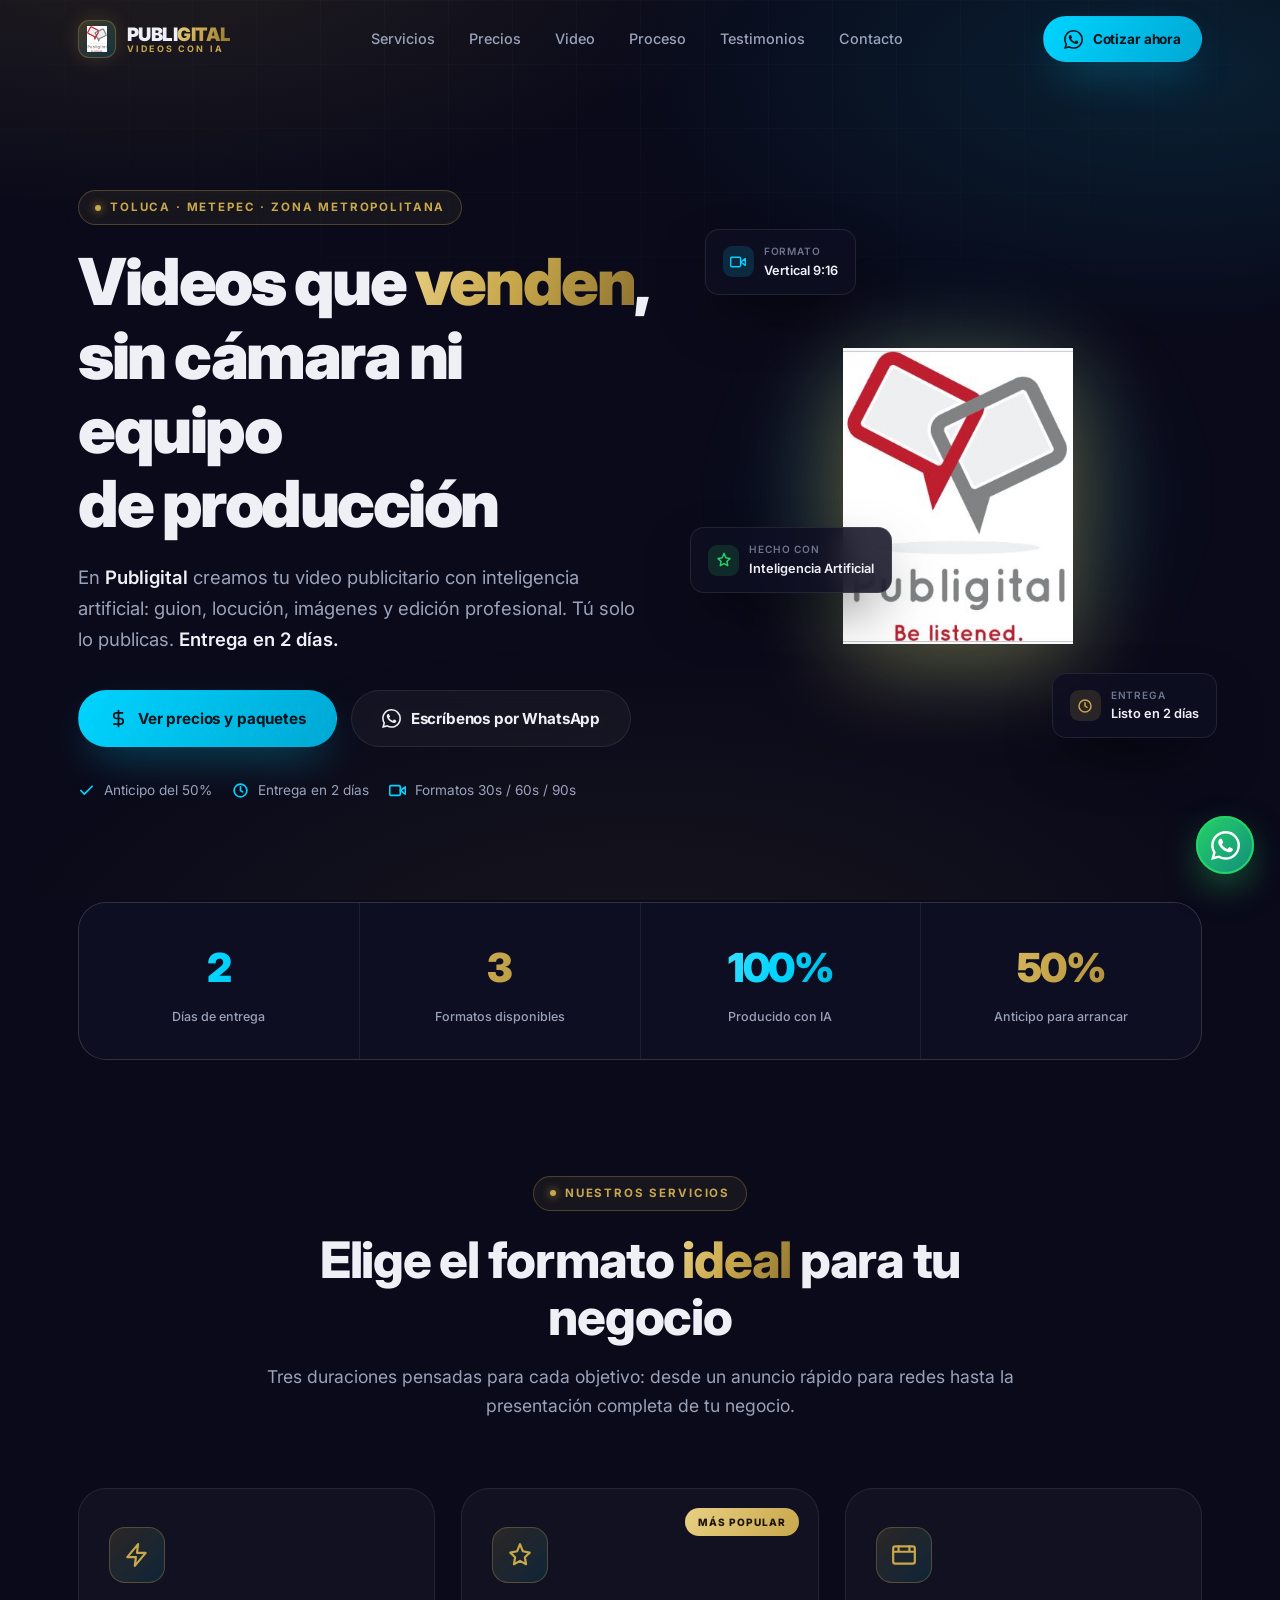
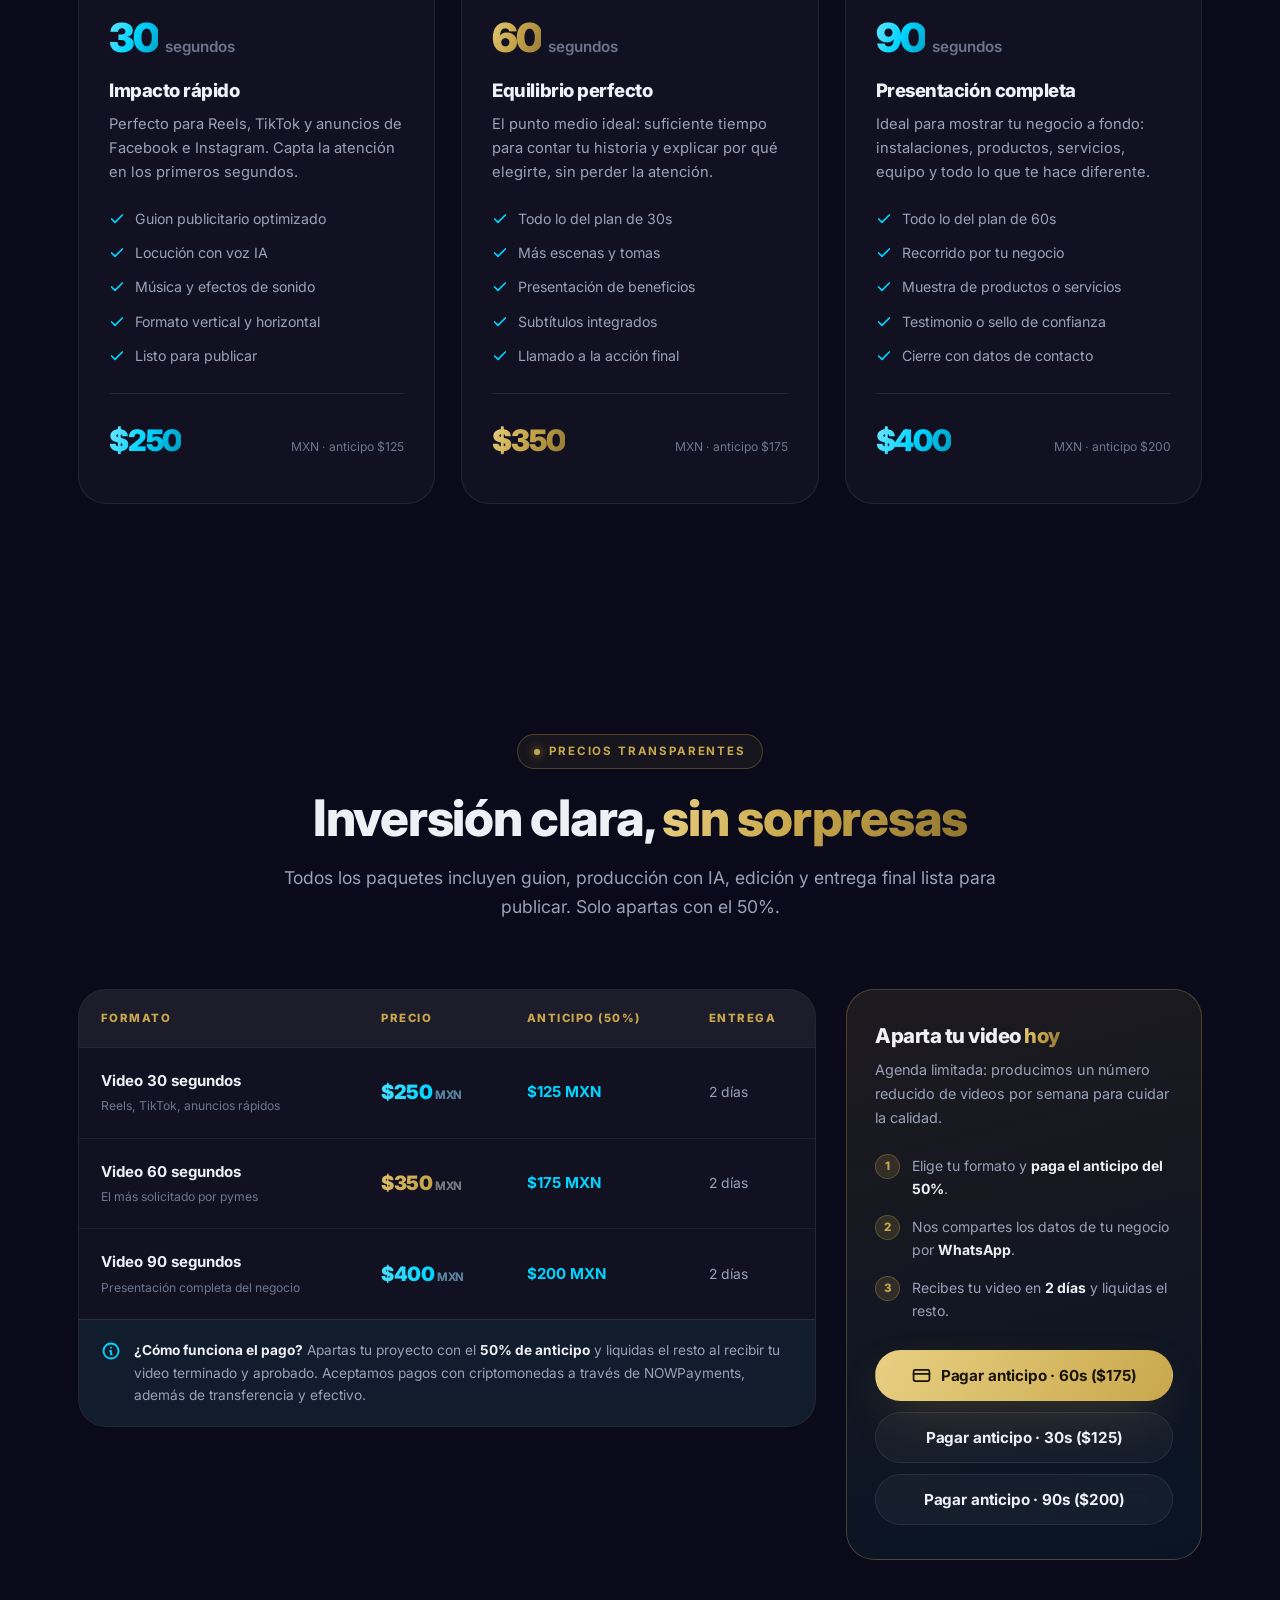
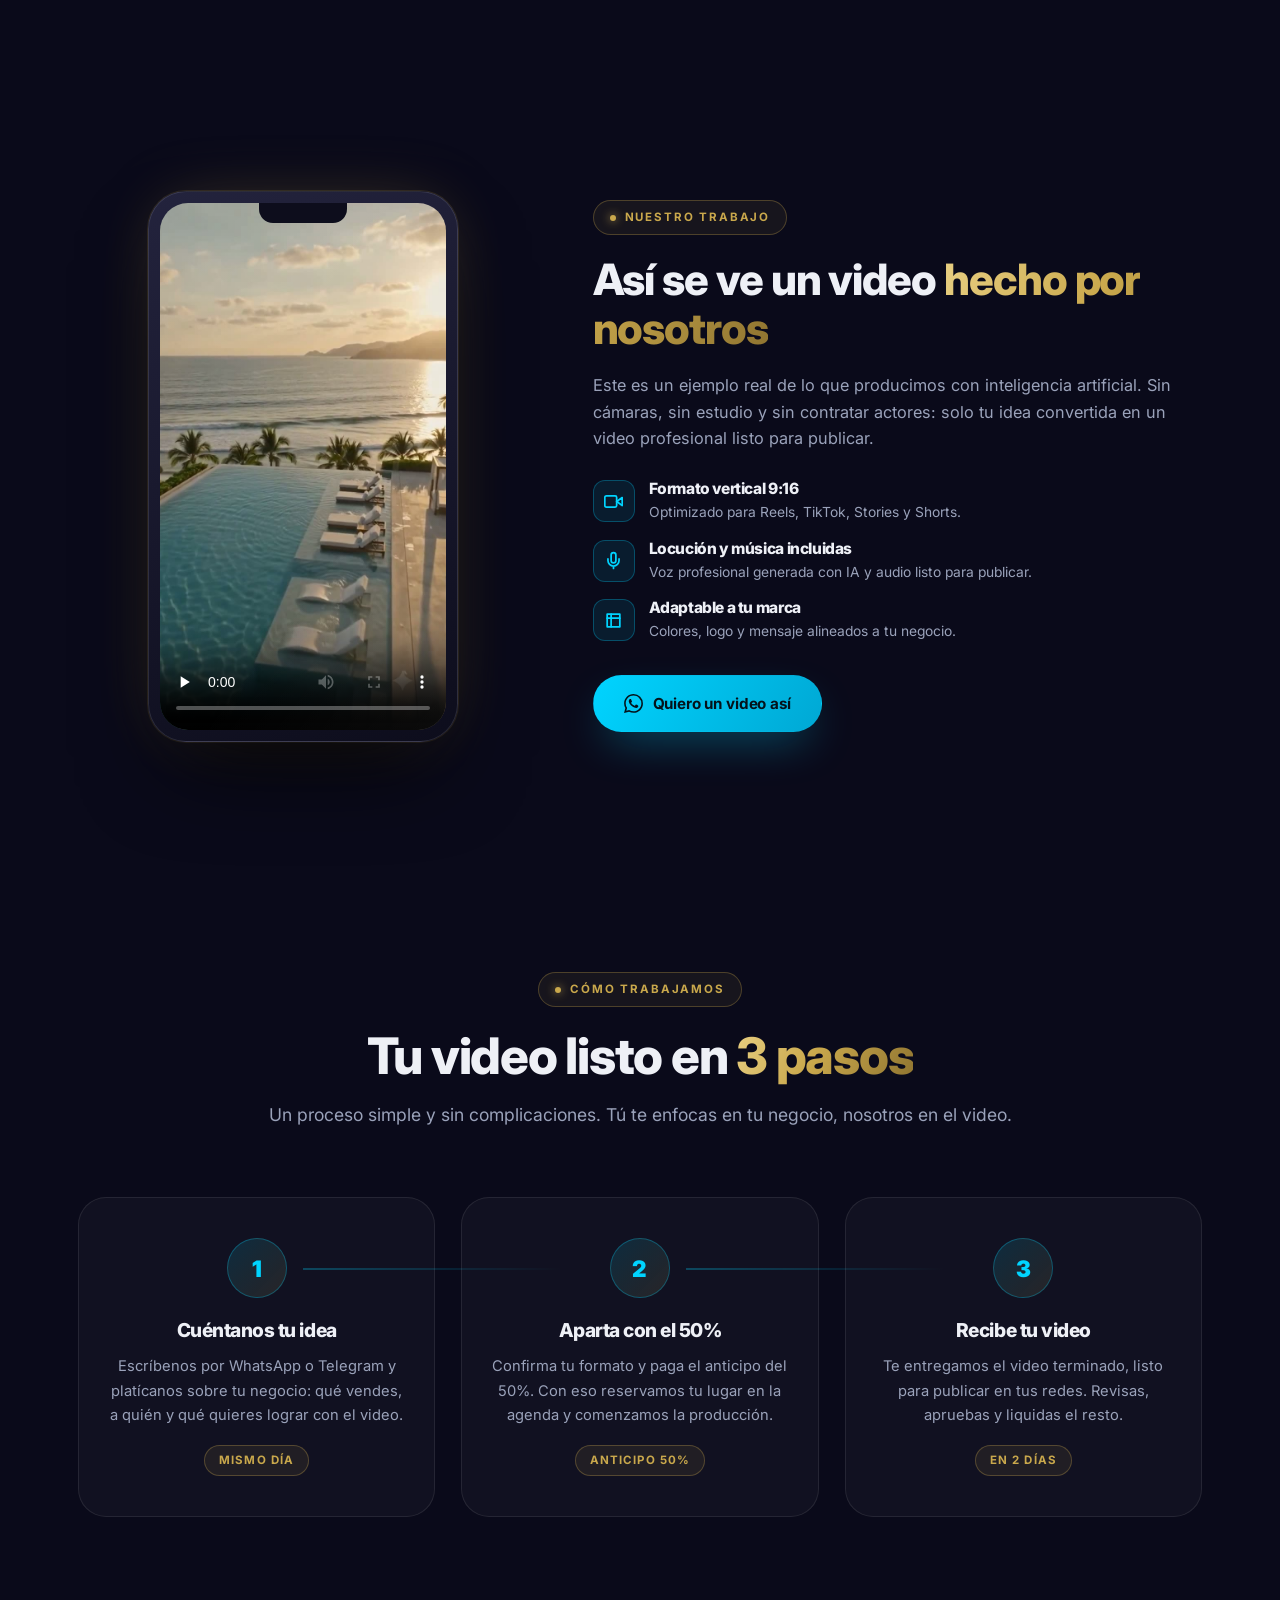
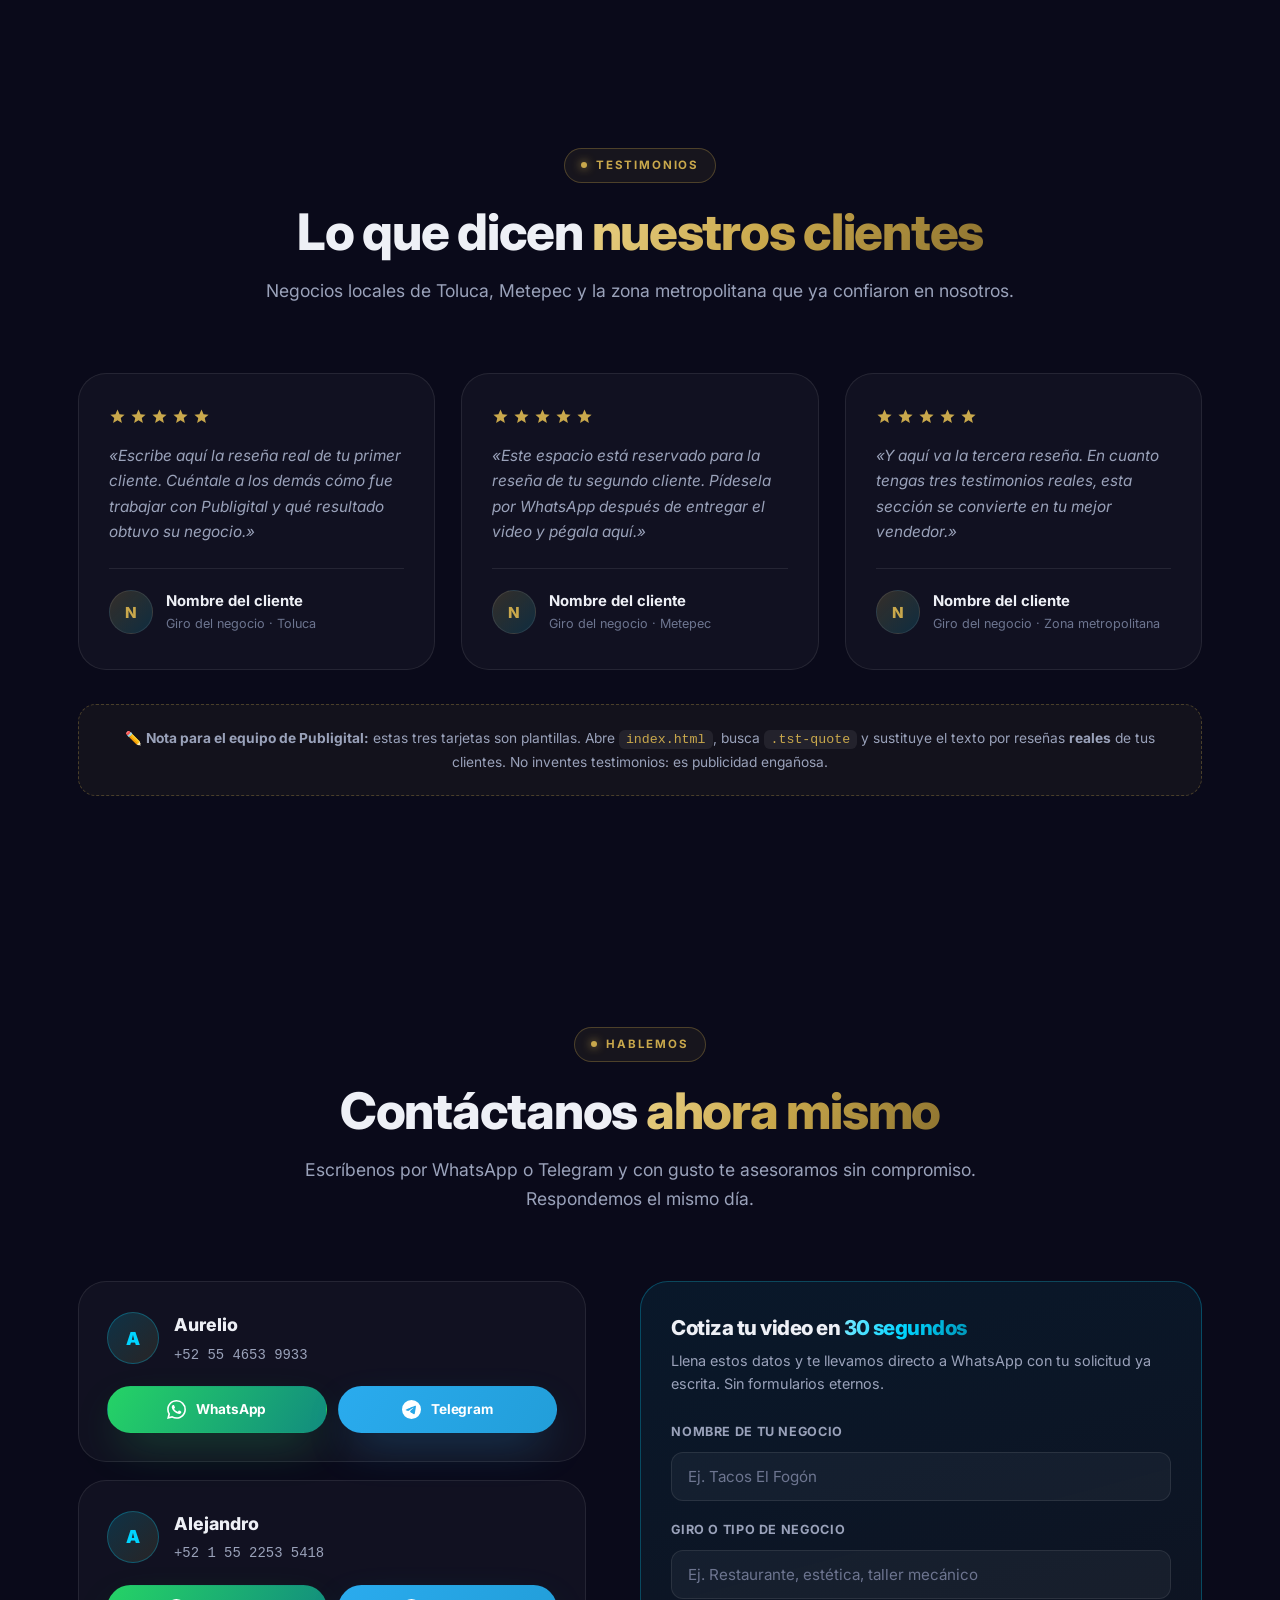
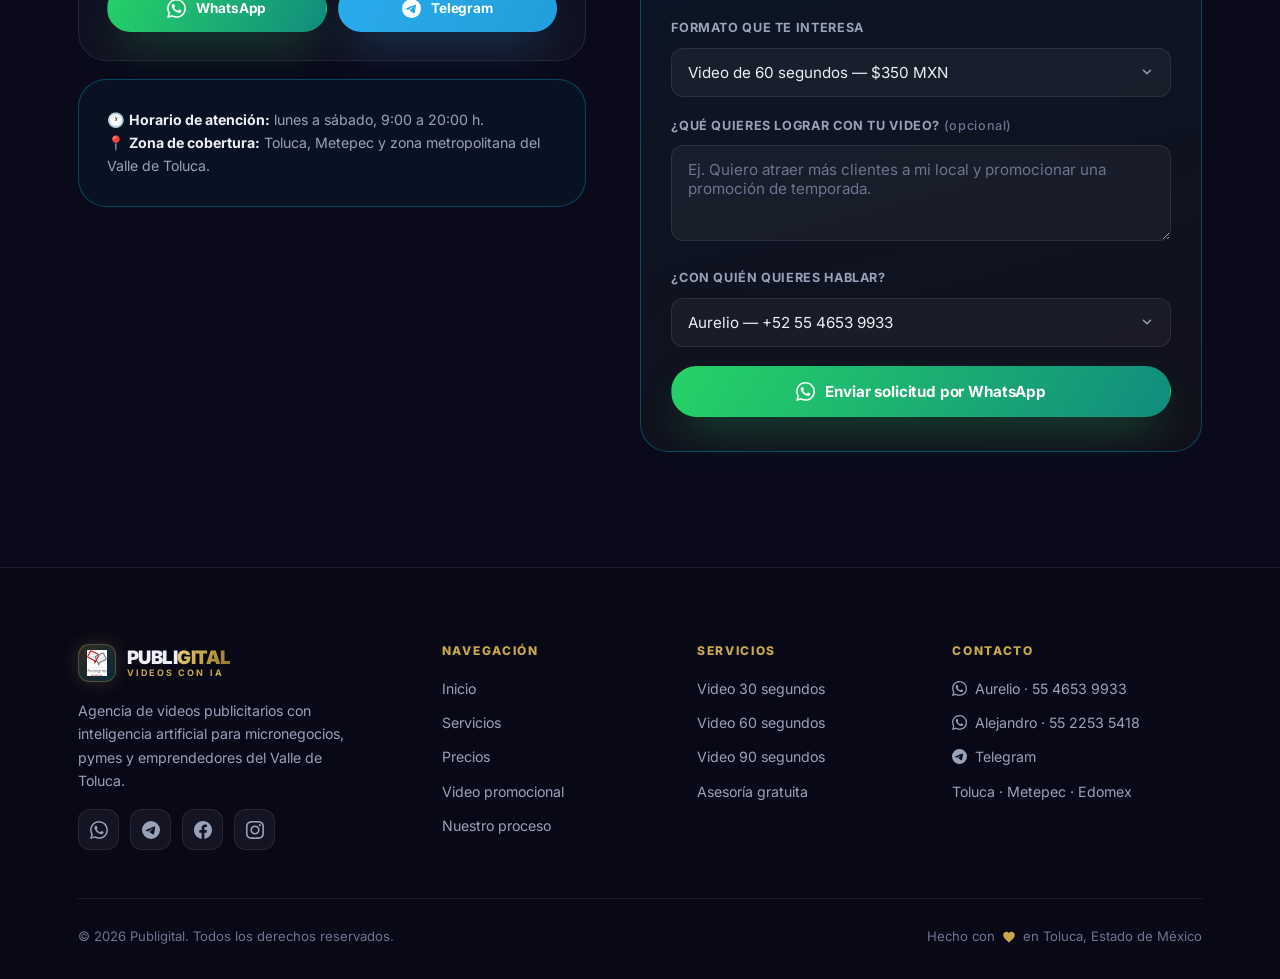
==== commit 23d3cd20: "Corrige el nombre de la marca: Publidigital -> Publigital El nombre correcto de la agencia es Publig" ====
--- a/index.html
+++ b/index.html
@@ -1,23 +1,23 @@
-<!DOCTYPE html>
+﻿<!DOCTYPE html>
 <html lang="es">
 <head>
 <meta charset="UTF-8">
 <meta name="viewport" content="width=device-width, initial-scale=1.0">
-<title>Publidigital | Videos publicitarios con IA en Toluca y Metepec</title>
+<title>Publigital | Videos publicitarios con IA en Toluca y Metepec</title>
 <meta name="description" content="Creamos videos publicitarios con inteligencia artificial para micronegocios, pymes y emprendedores. Sin cámara ni equipo de producción. Entrega en 2 días. Desde $250 MXN.">
 <meta name="keywords" content="videos publicitarios, inteligencia artificial, Toluca, Metepec, publicidad para negocios, video con IA, marketing digital">
-<meta name="author" content="Publidigital">
+<meta name="author" content="Publigital">
 <meta name="theme-color" content="#0a0a1a">
 <meta name="robots" content="index, follow">
 
 <!-- Open Graph / Redes sociales -->
 <meta property="og:type" content="website">
-<meta property="og:title" content="Publidigital | Videos publicitarios con IA">
+<meta property="og:title" content="Publigital | Videos publicitarios con IA">
 <meta property="og:description" content="Videos terminados y listos para publicar. Sin cámara ni equipo de producción. Entrega en 2 días.">
 <meta property="og:image" content="poster.jpg">
 <meta property="og:locale" content="es_MX">
 <meta name="twitter:card" content="summary_large_image">
-<meta name="twitter:title" content="Publidigital | Videos publicitarios con IA">
+<meta name="twitter:title" content="Publigital | Videos publicitarios con IA">
 <meta name="twitter:description" content="Videos terminados y listos para publicar. Entrega en 2 días.">
 <meta name="twitter:image" content="poster.jpg">
 
@@ -33,7 +33,7 @@
 {
   "@context": "https://schema.org",
   "@type": "LocalBusiness",
-  "name": "Publidigital",
+  "name": "Publigital",
   "description": "Agencia de videos publicitarios con inteligencia artificial para micronegocios, pymes y emprendedores.",
   "image": "logo.png",
   "telephone": "+525546539933",
@@ -58,7 +58,7 @@
 
 <style>
 /* ============================================================
-   PUBLIDIGITAL — Hoja de estilos
+   PUBLIGITAL — Hoja de estilos
    Paleta: fondo #0a0a1a | dorado #c9a84c | azul #00d4ff
    ============================================================ */
 
@@ -662,10 +662,10 @@
 <!-- ============================== NAVBAR ============================== -->
 <header class="nav" id="nav">
   <div class="container nav-inner">
-    <a href="#inicio" class="brand" aria-label="Publidigital, inicio">
-      <span class="brand-mark"><img src="logo.png" alt="Logo de Publidigital"></span>
+    <a href="#inicio" class="brand" aria-label="Publigital, inicio">
+      <span class="brand-mark"><img src="logo.png" alt="Logo de Publigital"></span>
       <span class="brand-text">
-        <span class="brand-name">PUBLI<span class="grad-gold">DIGITAL</span></span>
+        <span class="brand-name">PUBLI<span class="grad-gold">GITAL</span></span>
         <span class="brand-tag">Videos con IA</span>
       </span>
     </a>
@@ -680,7 +680,7 @@
     </nav>
 
     <div class="nav-cta">
-      <a class="btn btn-primary btn-sm keep" href="https://wa.me/525546539933?text=Hola%20Publidigital%2C%20quiero%20un%20video%20publicitario%20para%20mi%20negocio." target="_blank" rel="noopener">
+      <a class="btn btn-primary btn-sm keep" href="https://wa.me/525546539933?text=Hola%20Publigital%2C%20quiero%20un%20video%20publicitario%20para%20mi%20negocio." target="_blank" rel="noopener">
         <svg viewBox="0 0 24 24" fill="currentColor" aria-hidden="true"><path d="M17.472 14.382c-.297-.149-1.758-.867-2.03-.967-.273-.099-.471-.148-.67.15-.197.297-.767.966-.94 1.164-.173.199-.347.223-.644.075-.297-.15-1.255-.463-2.39-1.475-.883-.788-1.48-1.761-1.653-2.059-.173-.297-.018-.458.13-.606.134-.133.298-.347.446-.52.149-.174.198-.298.298-.497.099-.198.05-.371-.025-.52-.075-.149-.669-1.612-.916-2.207-.242-.579-.487-.5-.669-.51-.173-.008-.371-.01-.57-.01-.198 0-.52.074-.792.372-.272.297-1.04 1.016-1.04 2.479 0 1.462 1.065 2.875 1.213 3.074.149.198 2.096 3.2 5.077 4.487.709.306 1.262.489 1.694.625.712.227 1.36.195 1.872.118.571-.085 1.758-.719 2.006-1.413.248-.694.248-1.289.173-1.413-.074-.124-.272-.198-.57-.347m-5.421 7.403h-.004a9.87 9.87 0 01-5.031-1.378l-.361-.214-3.741.982.998-3.648-.235-.374a9.86 9.86 0 01-1.51-5.26c.001-5.45 4.436-9.884 9.888-9.884 2.64 0 5.122 1.03 6.988 2.898a9.825 9.825 0 012.893 6.994c-.003 5.45-4.437 9.884-9.885 9.884m8.413-18.297A11.815 11.815 0 0012.05 0C5.495 0 .16 5.335.157 11.892c0 2.096.547 4.142 1.588 5.945L.057 24l6.305-1.654a11.882 11.882 0 005.683 1.448h.005c6.554 0 11.89-5.335 11.893-11.893a11.821 11.821 0 00-3.48-8.413Z"/></svg>
         Cotizar ahora
       </a>
@@ -706,7 +706,7 @@
       </h1>
 
       <p class="hero-sub reveal d2">
-        En <strong>Publidigital</strong> creamos tu video publicitario con inteligencia artificial:
+        En <strong>Publigital</strong> creamos tu video publicitario con inteligencia artificial:
         guion, locución, imágenes y edición profesional. Tú solo lo publicas.
         <strong>Entrega en 2 días.</strong>
       </p>
@@ -716,7 +716,7 @@
           <svg viewBox="0 0 24 24" fill="none" stroke="currentColor" stroke-width="2.2" stroke-linecap="round" stroke-linejoin="round" aria-hidden="true"><path d="M12 2v20M17 5H9.5a3.5 3.5 0 000 7h5a3.5 3.5 0 010 7H6"/></svg>
           Ver precios y paquetes
         </a>
-        <a href="https://wa.me/525546539933?text=Hola%20Publidigital%2C%20quiero%20un%20video%20publicitario%20para%20mi%20negocio." target="_blank" rel="noopener" class="btn btn-ghost">
+        <a href="https://wa.me/525546539933?text=Hola%20Publigital%2C%20quiero%20un%20video%20publicitario%20para%20mi%20negocio." target="_blank" rel="noopener" class="btn btn-ghost">
           <svg viewBox="0 0 24 24" fill="currentColor" aria-hidden="true"><path d="M17.472 14.382c-.297-.149-1.758-.867-2.03-.967-.273-.099-.471-.148-.67.15-.197.297-.767.966-.94 1.164-.173.199-.347.223-.644.075-.297-.15-1.255-.463-2.39-1.475-.883-.788-1.48-1.761-1.653-2.059-.173-.297-.018-.458.13-.606.134-.133.298-.347.446-.52.149-.174.198-.298.298-.497.099-.198.05-.371-.025-.52-.075-.149-.669-1.612-.916-2.207-.242-.579-.487-.5-.669-.51-.173-.008-.371-.01-.57-.01-.198 0-.52.074-.792.372-.272.297-1.04 1.016-1.04 2.479 0 1.462 1.065 2.875 1.213 3.074.149.198 2.096 3.2 5.077 4.487.709.306 1.262.489 1.694.625.712.227 1.36.195 1.872.118.571-.085 1.758-.719 2.006-1.413.248-.694.248-1.289.173-1.413-.074-.124-.272-.198-.57-.347m-5.421 7.403h-.004a9.87 9.87 0 01-5.031-1.378l-.361-.214-3.741.982.998-3.648-.235-.374a9.86 9.86 0 01-1.51-5.26c.001-5.45 4.436-9.884 9.888-9.884 2.64 0 5.122 1.03 6.988 2.898a9.825 9.825 0 012.893 6.994c-.003 5.45-4.437 9.884-9.885 9.884m8.413-18.297A11.815 11.815 0 0012.05 0C5.495 0 .16 5.335.157 11.892c0 2.096.547 4.142 1.588 5.945L.057 24l6.305-1.654a11.882 11.882 0 005.683 1.448h.005c6.554 0 11.89-5.335 11.893-11.893a11.821 11.821 0 00-3.48-8.413Z"/></svg>
           Escríbenos por WhatsApp
         </a>
@@ -741,7 +741,7 @@
     <div class="hero-visual">
       <div class="hero-glow" aria-hidden="true"></div>
       <div class="hero-emblem">
-        <img src="logo.png" alt="Emblema de Publidigital">
+        <img src="logo.png" alt="Emblema de Publigital">
       </div>
 
       <div class="float-card fc-1">
@@ -876,7 +876,7 @@
       <div class="table-card reveal d1">
         <div class="table-scroll">
           <table>
-            <caption class="sr-only" style="position:absolute;width:1px;height:1px;overflow:hidden;clip:rect(0,0,0,0);">Tabla de precios de videos publicitarios de Publidigital</caption>
+            <caption class="sr-only" style="position:absolute;width:1px;height:1px;overflow:hidden;clip:rect(0,0,0,0);">Tabla de precios de videos publicitarios de Publigital</caption>
             <thead>
               <tr>
                 <th scope="col">Formato</th>
@@ -946,10 +946,10 @@
           playsinline
           preload="none"
           poster="poster.jpg"
-          aria-label="Video promocional de Publidigital">
-          <source src="promo_publidigital_web.mp4" type="video/mp4">
+          aria-label="Video promocional de Publigital">
+          <source src="promo_publigital_web.mp4" type="video/mp4">
           Tu navegador no puede reproducir este video.
-          <a href="promo_publidigital_web.mp4">Descárgalo aquí</a>.
+          <a href="promo_publigital_web.mp4">Descárgalo aquí</a>.
         </video>
         <div class="phone-glare" aria-hidden="true"></div>
       </div>
@@ -984,7 +984,7 @@
         </div>
       </div>
 
-      <a href="https://wa.me/525546539933?text=Hola%20Publidigital%2C%20vi%20su%20video%20promocional%20y%20quiero%20uno%20para%20mi%20negocio." target="_blank" rel="noopener" class="btn btn-primary">
+      <a href="https://wa.me/525546539933?text=Hola%20Publigital%2C%20vi%20su%20video%20promocional%20y%20quiero%20uno%20para%20mi%20negocio." target="_blank" rel="noopener" class="btn btn-primary">
         <svg viewBox="0 0 24 24" fill="currentColor" aria-hidden="true"><path d="M17.472 14.382c-.297-.149-1.758-.867-2.03-.967-.273-.099-.471-.148-.67.15-.197.297-.767.966-.94 1.164-.173.199-.347.223-.644.075-.297-.15-1.255-.463-2.39-1.475-.883-.788-1.48-1.761-1.653-2.059-.173-.297-.018-.458.13-.606.134-.133.298-.347.446-.52.149-.174.198-.298.298-.497.099-.198.05-.371-.025-.52-.075-.149-.669-1.612-.916-2.207-.242-.579-.487-.5-.669-.51-.173-.008-.371-.01-.57-.01-.198 0-.52.074-.792.372-.272.297-1.04 1.016-1.04 2.479 0 1.462 1.065 2.875 1.213 3.074.149.198 2.096 3.2 5.077 4.487.709.306 1.262.489 1.694.625.712.227 1.36.195 1.872.118.571-.085 1.758-.719 2.006-1.413.248-.694.248-1.289.173-1.413-.074-.124-.272-.198-.57-.347m-5.421 7.403h-.004a9.87 9.87 0 01-5.031-1.378l-.361-.214-3.741.982.998-3.648-.235-.374a9.86 9.86 0 01-1.51-5.26c.001-5.45 4.436-9.884 9.888-9.884 2.64 0 5.122 1.03 6.988 2.898a9.825 9.825 0 012.893 6.994c-.003 5.45-4.437 9.884-9.885 9.884m8.413-18.297A11.815 11.815 0 0012.05 0C5.495 0 .16 5.335.157 11.892c0 2.096.547 4.142 1.588 5.945L.057 24l6.305-1.654a11.882 11.882 0 005.683 1.448h.005c6.554 0 11.89-5.335 11.893-11.893a11.821 11.821 0 00-3.48-8.413Z"/></svg>
         Quiero un video así
       </a>
@@ -1054,7 +1054,7 @@
           <svg viewBox="0 0 24 24" fill="currentColor"><path d="M12 2l2.9 6.9 7.1.6-5.4 4.7 1.6 7L12 17.3 5.8 21.2l1.6-7L2 9.5l7.1-.6L12 2z"/></svg>
           <svg viewBox="0 0 24 24" fill="currentColor"><path d="M12 2l2.9 6.9 7.1.6-5.4 4.7 1.6 7L12 17.3 5.8 21.2l1.6-7L2 9.5l7.1-.6L12 2z"/></svg>
         </div>
-        <p class="tst-quote">«Escribe aquí la reseña real de tu primer cliente. Cuéntale a los demás cómo fue trabajar con Publidigital y qué resultado obtuvo su negocio.»</p>
+        <p class="tst-quote">«Escribe aquí la reseña real de tu primer cliente. Cuéntale a los demás cómo fue trabajar con Publigital y qué resultado obtuvo su negocio.»</p>
         <div class="tst-author">
           <div class="tst-avatar">N</div>
           <div>
@@ -1102,7 +1102,7 @@
     </div>
 
     <p class="tst-placeholder reveal">
-      ✏️ <b>Nota para el equipo de Publidigital:</b> estas tres tarjetas son plantillas.
+      ✏️ <b>Nota para el equipo de Publigital:</b> estas tres tarjetas son plantillas.
       Abre <code>index.html</code>, busca <code>.tst-quote</code> y sustituye el texto por reseñas
       <b>reales</b> de tus clientes. No inventes testimonios: es publicidad engañosa.
     </p>
@@ -1130,7 +1130,7 @@
             </div>
           </div>
           <div class="agent-btns">
-            <a class="btn btn-wa btn-sm" href="https://wa.me/525546539933?text=Hola%20Aurelio%2C%20quiero%20informaci%C3%B3n%20sobre%20los%20videos%20publicitarios%20de%20Publidigital." target="_blank" rel="noopener">
+            <a class="btn btn-wa btn-sm" href="https://wa.me/525546539933?text=Hola%20Aurelio%2C%20quiero%20informaci%C3%B3n%20sobre%20los%20videos%20publicitarios%20de%20Publigital." target="_blank" rel="noopener">
               <svg viewBox="0 0 24 24" fill="currentColor" aria-hidden="true"><path d="M17.472 14.382c-.297-.149-1.758-.867-2.03-.967-.273-.099-.471-.148-.67.15-.197.297-.767.966-.94 1.164-.173.199-.347.223-.644.075-.297-.15-1.255-.463-2.39-1.475-.883-.788-1.48-1.761-1.653-2.059-.173-.297-.018-.458.13-.606.134-.133.298-.347.446-.52.149-.174.198-.298.298-.497.099-.198.05-.371-.025-.52-.075-.149-.669-1.612-.916-2.207-.242-.579-.487-.5-.669-.51-.173-.008-.371-.01-.57-.01-.198 0-.52.074-.792.372-.272.297-1.04 1.016-1.04 2.479 0 1.462 1.065 2.875 1.213 3.074.149.198 2.096 3.2 5.077 4.487.709.306 1.262.489 1.694.625.712.227 1.36.195 1.872.118.571-.085 1.758-.719 2.006-1.413.248-.694.248-1.289.173-1.413-.074-.124-.272-.198-.57-.347m-5.421 7.403h-.004a9.87 9.87 0 01-5.031-1.378l-.361-.214-3.741.982.998-3.648-.235-.374a9.86 9.86 0 01-1.51-5.26c.001-5.45 4.436-9.884 9.888-9.884 2.64 0 5.122 1.03 6.988 2.898a9.825 9.825 0 012.893 6.994c-.003 5.45-4.437 9.884-9.885 9.884m8.413-18.297A11.815 11.815 0 0012.05 0C5.495 0 .16 5.335.157 11.892c0 2.096.547 4.142 1.588 5.945L.057 24l6.305-1.654a11.882 11.882 0 005.683 1.448h.005c6.554 0 11.89-5.335 11.893-11.893a11.821 11.821 0 00-3.48-8.413Z"/></svg>
               WhatsApp
             </a>
@@ -1151,7 +1151,7 @@
             </div>
           </div>
           <div class="agent-btns">
-            <a class="btn btn-wa btn-sm" href="https://wa.me/5215522535418?text=Hola%20Alejandro%2C%20quiero%20informaci%C3%B3n%20sobre%20los%20videos%20publicitarios%20de%20Publidigital." target="_blank" rel="noopener">
+            <a class="btn btn-wa btn-sm" href="https://wa.me/5215522535418?text=Hola%20Alejandro%2C%20quiero%20informaci%C3%B3n%20sobre%20los%20videos%20publicitarios%20de%20Publigital." target="_blank" rel="noopener">
               <svg viewBox="0 0 24 24" fill="currentColor" aria-hidden="true"><path d="M17.472 14.382c-.297-.149-1.758-.867-2.03-.967-.273-.099-.471-.148-.67.15-.197.297-.767.966-.94 1.164-.173.199-.347.223-.644.075-.297-.15-1.255-.463-2.39-1.475-.883-.788-1.48-1.761-1.653-2.059-.173-.297-.018-.458.13-.606.134-.133.298-.347.446-.52.149-.174.198-.298.298-.497.099-.198.05-.371-.025-.52-.075-.149-.669-1.612-.916-2.207-.242-.579-.487-.5-.669-.51-.173-.008-.371-.01-.57-.01-.198 0-.52.074-.792.372-.272.297-1.04 1.016-1.04 2.479 0 1.462 1.065 2.875 1.213 3.074.149.198 2.096 3.2 5.077 4.487.709.306 1.262.489 1.694.625.712.227 1.36.195 1.872.118.571-.085 1.758-.719 2.006-1.413.248-.694.248-1.289.173-1.413-.074-.124-.272-.198-.57-.347m-5.421 7.403h-.004a9.87 9.87 0 01-5.031-1.378l-.361-.214-3.741.982.998-3.648-.235-.374a9.86 9.86 0 01-1.51-5.26c.001-5.45 4.436-9.884 9.888-9.884 2.64 0 5.122 1.03 6.988 2.898a9.825 9.825 0 012.893 6.994c-.003 5.45-4.437 9.884-9.885 9.884m8.413-18.297A11.815 11.815 0 0012.05 0C5.495 0 .16 5.335.157 11.892c0 2.096.547 4.142 1.588 5.945L.057 24l6.305-1.654a11.882 11.882 0 005.683 1.448h.005c6.554 0 11.89-5.335 11.893-11.893a11.821 11.821 0 00-3.48-8.413Z"/></svg>
               WhatsApp
             </a>
@@ -1229,24 +1229,24 @@
     <div class="foot-grid">
       <div>
         <div class="foot-brand">
-          <span class="brand-mark"><img src="logo.png" alt="Logo de Publidigital"></span>
+          <span class="brand-mark"><img src="logo.png" alt="Logo de Publigital"></span>
           <span class="brand-text">
-            <span class="brand-name">PUBLI<span class="grad-gold">DIGITAL</span></span>
+            <span class="brand-name">PUBLI<span class="grad-gold">GITAL</span></span>
             <span class="brand-tag">Videos con IA</span>
           </span>
         </div>
         <p class="foot-desc">Agencia de videos publicitarios con inteligencia artificial para micronegocios, pymes y emprendedores del Valle de Toluca.</p>
         <div class="socials">
-          <a class="social wa" href="https://wa.me/525546539933" target="_blank" rel="noopener" aria-label="WhatsApp de Publidigital">
+          <a class="social wa" href="https://wa.me/525546539933" target="_blank" rel="noopener" aria-label="WhatsApp de Publigital">
             <svg viewBox="0 0 24 24" fill="currentColor" aria-hidden="true"><path d="M17.472 14.382c-.297-.149-1.758-.867-2.03-.967-.273-.099-.471-.148-.67.15-.197.297-.767.966-.94 1.164-.173.199-.347.223-.644.075-.297-.15-1.255-.463-2.39-1.475-.883-.788-1.48-1.761-1.653-2.059-.173-.297-.018-.458.13-.606.134-.133.298-.347.446-.52.149-.174.198-.298.298-.497.099-.198.05-.371-.025-.52-.075-.149-.669-1.612-.916-2.207-.242-.579-.487-.5-.669-.51-.173-.008-.371-.01-.57-.01-.198 0-.52.074-.792.372-.272.297-1.04 1.016-1.04 2.479 0 1.462 1.065 2.875 1.213 3.074.149.198 2.096 3.2 5.077 4.487.709.306 1.262.489 1.694.625.712.227 1.36.195 1.872.118.571-.085 1.758-.719 2.006-1.413.248-.694.248-1.289.173-1.413-.074-.124-.272-.198-.57-.347m-5.421 7.403h-.004a9.87 9.87 0 01-5.031-1.378l-.361-.214-3.741.982.998-3.648-.235-.374a9.86 9.86 0 01-1.51-5.26c.001-5.45 4.436-9.884 9.888-9.884 2.64 0 5.122 1.03 6.988 2.898a9.825 9.825 0 012.893 6.994c-.003 5.45-4.437 9.884-9.885 9.884m8.413-18.297A11.815 11.815 0 0012.05 0C5.495 0 .16 5.335.157 11.892c0 2.096.547 4.142 1.588 5.945L.057 24l6.305-1.654a11.882 11.882 0 005.683 1.448h.005c6.554 0 11.89-5.335 11.893-11.893a11.821 11.821 0 00-3.48-8.413Z"/></svg>
           </a>
-          <a class="social tg" href="https://t.me/+525546539933" target="_blank" rel="noopener" aria-label="Telegram de Publidigital">
+          <a class="social tg" href="https://t.me/+525546539933" target="_blank" rel="noopener" aria-label="Telegram de Publigital">
             <svg viewBox="0 0 24 24" fill="currentColor" aria-hidden="true"><path d="M11.944 0A12 12 0 000 12a12 12 0 0012 12 12 12 0 0012-12A12 12 0 0012 0a12 12 0 00-.056 0zm4.962 7.224c.1-.002.321.023.465.14a.506.506 0 01.171.325c.016.093.036.306.02.472-.18 1.898-.962 6.502-1.36 8.627-.168.9-.499 1.201-.82 1.23-.696.065-1.225-.46-1.9-.902-1.056-.693-1.653-1.124-2.678-1.8-1.185-.78-.417-1.21.258-1.91.177-.184 3.247-2.977 3.307-3.23.007-.032.014-.15-.056-.212s-.174-.041-.249-.024c-.106.024-1.793 1.14-5.061 3.345-.48.33-.913.49-1.302.48-.428-.008-1.252-.241-1.865-.44-.752-.245-1.349-.374-1.297-.789.027-.216.325-.437.893-.663 3.498-1.524 5.83-2.529 6.998-3.014 3.332-1.386 4.025-1.627 4.476-1.635z"/></svg>
           </a>
-          <a class="social fb" href="https://www.facebook.com/" target="_blank" rel="noopener" aria-label="Facebook de Publidigital">
+          <a class="social fb" href="https://www.facebook.com/" target="_blank" rel="noopener" aria-label="Facebook de Publigital">
             <svg viewBox="0 0 24 24" fill="currentColor" aria-hidden="true"><path d="M24 12.073c0-6.627-5.373-12-12-12s-12 5.373-12 12c0 5.99 4.388 10.954 10.125 11.854v-8.385H7.078v-3.47h3.047V9.43c0-3.007 1.792-4.669 4.533-4.669 1.312 0 2.686.235 2.686.235v2.953H15.83c-1.491 0-1.956.925-1.956 1.874v2.25h3.328l-.532 3.47h-2.796v8.385C19.612 23.027 24 18.062 24 12.073z"/></svg>
           </a>
-          <a class="social ig" href="https://www.instagram.com/" target="_blank" rel="noopener" aria-label="Instagram de Publidigital">
+          <a class="social ig" href="https://www.instagram.com/" target="_blank" rel="noopener" aria-label="Instagram de Publigital">
             <svg viewBox="0 0 24 24" fill="currentColor" aria-hidden="true"><path d="M12 0C8.74 0 8.333.015 7.053.072 5.775.132 4.905.333 4.14.63c-.789.306-1.459.717-2.126 1.384S.935 3.35.63 4.14C.333 4.905.131 5.775.072 7.053.012 8.333 0 8.74 0 12s.015 3.667.072 4.947c.06 1.277.261 2.148.558 2.913.306.788.717 1.459 1.384 2.126.667.666 1.336 1.079 2.126 1.384.766.296 1.636.499 2.913.558C8.333 23.988 8.74 24 12 24s3.667-.015 4.947-.072c1.277-.06 2.148-.262 2.913-.558.788-.306 1.459-.718 2.126-1.384.666-.667 1.079-1.335 1.384-2.126.296-.765.499-1.636.558-2.913.06-1.28.072-1.687.072-4.947s-.015-3.667-.072-4.947c-.06-1.277-.262-2.149-.558-2.913-.306-.789-.718-1.459-1.384-2.126C21.319 1.347 20.651.935 19.86.63c-.765-.297-1.636-.499-2.913-.558C15.667.012 15.26 0 12 0zm0 2.16c3.203 0 3.585.016 4.85.071 1.17.055 1.805.249 2.227.415.562.217.96.477 1.382.896.419.42.679.819.896 1.381.164.422.36 1.057.413 2.227.057 1.266.07 1.646.07 4.85s-.015 3.585-.074 4.85c-.061 1.17-.256 1.805-.421 2.227-.224.562-.479.96-.899 1.382-.419.419-.824.679-1.38.896-.42.164-1.065.36-2.235.413-1.274.057-1.649.07-4.859.07-3.211 0-3.586-.015-4.859-.074-1.171-.061-1.816-.256-2.236-.421-.569-.224-.96-.479-1.379-.899-.421-.419-.69-.824-.9-1.38-.165-.42-.359-1.065-.42-2.235-.045-1.26-.061-1.649-.061-4.844 0-3.196.016-3.586.061-4.861.061-1.17.255-1.814.42-2.234.21-.57.479-.96.9-1.381.419-.419.81-.689 1.379-.898.42-.166 1.051-.361 2.221-.421 1.275-.045 1.65-.06 4.859-.06l.045.03zm0 3.678a6.162 6.162 0 100 12.324 6.162 6.162 0 000-12.324zM12 16c-2.21 0-4-1.79-4-4s1.79-4 4-4 4 1.79 4 4-1.79 4-4 4zm7.846-10.405a1.441 1.441 0 01-2.88 0 1.44 1.44 0 012.88 0z"/></svg>
           </a>
         </div>
@@ -1294,7 +1294,7 @@
     </div>
 
     <div class="foot-bottom">
-      <span>© <span id="year">2026</span> Publidigital. Todos los derechos reservados.</span>
+      <span>© <span id="year">2026</span> Publigital. Todos los derechos reservados.</span>
       <span class="made">
         Hecho con
         <svg viewBox="0 0 24 24" fill="currentColor" aria-hidden="true"><path d="M12 21.35l-1.45-1.32C5.4 15.36 2 12.28 2 8.5 2 5.42 4.42 3 7.5 3c1.74 0 3.41.81 4.5 2.09C13.09 3.81 14.76 3 16.5 3 19.58 3 22 5.42 22 8.5c0 3.78-3.4 6.86-8.55 11.54L12 21.35z"/></svg>
@@ -1305,13 +1305,13 @@
 </footer>
 
 <!-- WhatsApp flotante -->
-<a class="wa-float" href="https://wa.me/525546539933?text=Hola%20Publidigital%2C%20quiero%20un%20video%20publicitario%20para%20mi%20negocio." target="_blank" rel="noopener" aria-label="Escríbenos por WhatsApp">
+<a class="wa-float" href="https://wa.me/525546539933?text=Hola%20Publigital%2C%20quiero%20un%20video%20publicitario%20para%20mi%20negocio." target="_blank" rel="noopener" aria-label="Escríbenos por WhatsApp">
   <svg viewBox="0 0 24 24" fill="currentColor" aria-hidden="true"><path d="M17.472 14.382c-.297-.149-1.758-.867-2.03-.967-.273-.099-.471-.148-.67.15-.197.297-.767.966-.94 1.164-.173.199-.347.223-.644.075-.297-.15-1.255-.463-2.39-1.475-.883-.788-1.48-1.761-1.653-2.059-.173-.297-.018-.458.13-.606.134-.133.298-.347.446-.52.149-.174.198-.298.298-.497.099-.198.05-.371-.025-.52-.075-.149-.669-1.612-.916-2.207-.242-.579-.487-.5-.669-.51-.173-.008-.371-.01-.57-.01-.198 0-.52.074-.792.372-.272.297-1.04 1.016-1.04 2.479 0 1.462 1.065 2.875 1.213 3.074.149.198 2.096 3.2 5.077 4.487.709.306 1.262.489 1.694.625.712.227 1.36.195 1.872.118.571-.085 1.758-.719 2.006-1.413.248-.694.248-1.289.173-1.413-.074-.124-.272-.198-.57-.347m-5.421 7.403h-.004a9.87 9.87 0 01-5.031-1.378l-.361-.214-3.741.982.998-3.648-.235-.374a9.86 9.86 0 01-1.51-5.26c.001-5.45 4.436-9.884 9.888-9.884 2.64 0 5.122 1.03 6.988 2.898a9.825 9.825 0 012.893 6.994c-.003 5.45-4.437 9.884-9.885 9.884m8.413-18.297A11.815 11.815 0 0012.05 0C5.495 0 .16 5.335.157 11.892c0 2.096.547 4.142 1.588 5.945L.057 24l6.305-1.654a11.882 11.882 0 005.683 1.448h.005c6.554 0 11.89-5.335 11.893-11.893a11.821 11.821 0 00-3.48-8.413Z"/></svg>
 </a>
 
 <script>
 /* ============================================================
-   PUBLIDIGITAL — Configuración y comportamiento
+   PUBLIGITAL — Configuración y comportamiento
    ============================================================ */
 
 /* ------------------------------------------------------------
@@ -1403,7 +1403,7 @@
 
     // Respaldo: el pago aún no está configurado → cerramos por WhatsApp
     const mensaje = encodeURIComponent(
-      `Hola Publidigital, quiero apartar un ${info.nombre}.\n\n` +
+      `Hola Publigital, quiero apartar un ${info.nombre}.\n\n` +
       `Total: ${info.total}\n` +
       `Anticipo del 50%: ${info.anticipo}\n\n` +
       `¿Me pasan los datos para hacer el pago del anticipo?`
@@ -1437,7 +1437,7 @@
   errorBox.style.display = 'none';
 
   let texto =
-    `Hola ${agente.nombre}, vengo de la página de Publidigital.\n\n` +
+    `Hola ${agente.nombre}, vengo de la página de Publigital.\n\n` +
     `*Negocio:* ${negocio}\n` +
     `*Giro:* ${giro}\n` +
     `*Formato de interés:* ${formato}\n`;
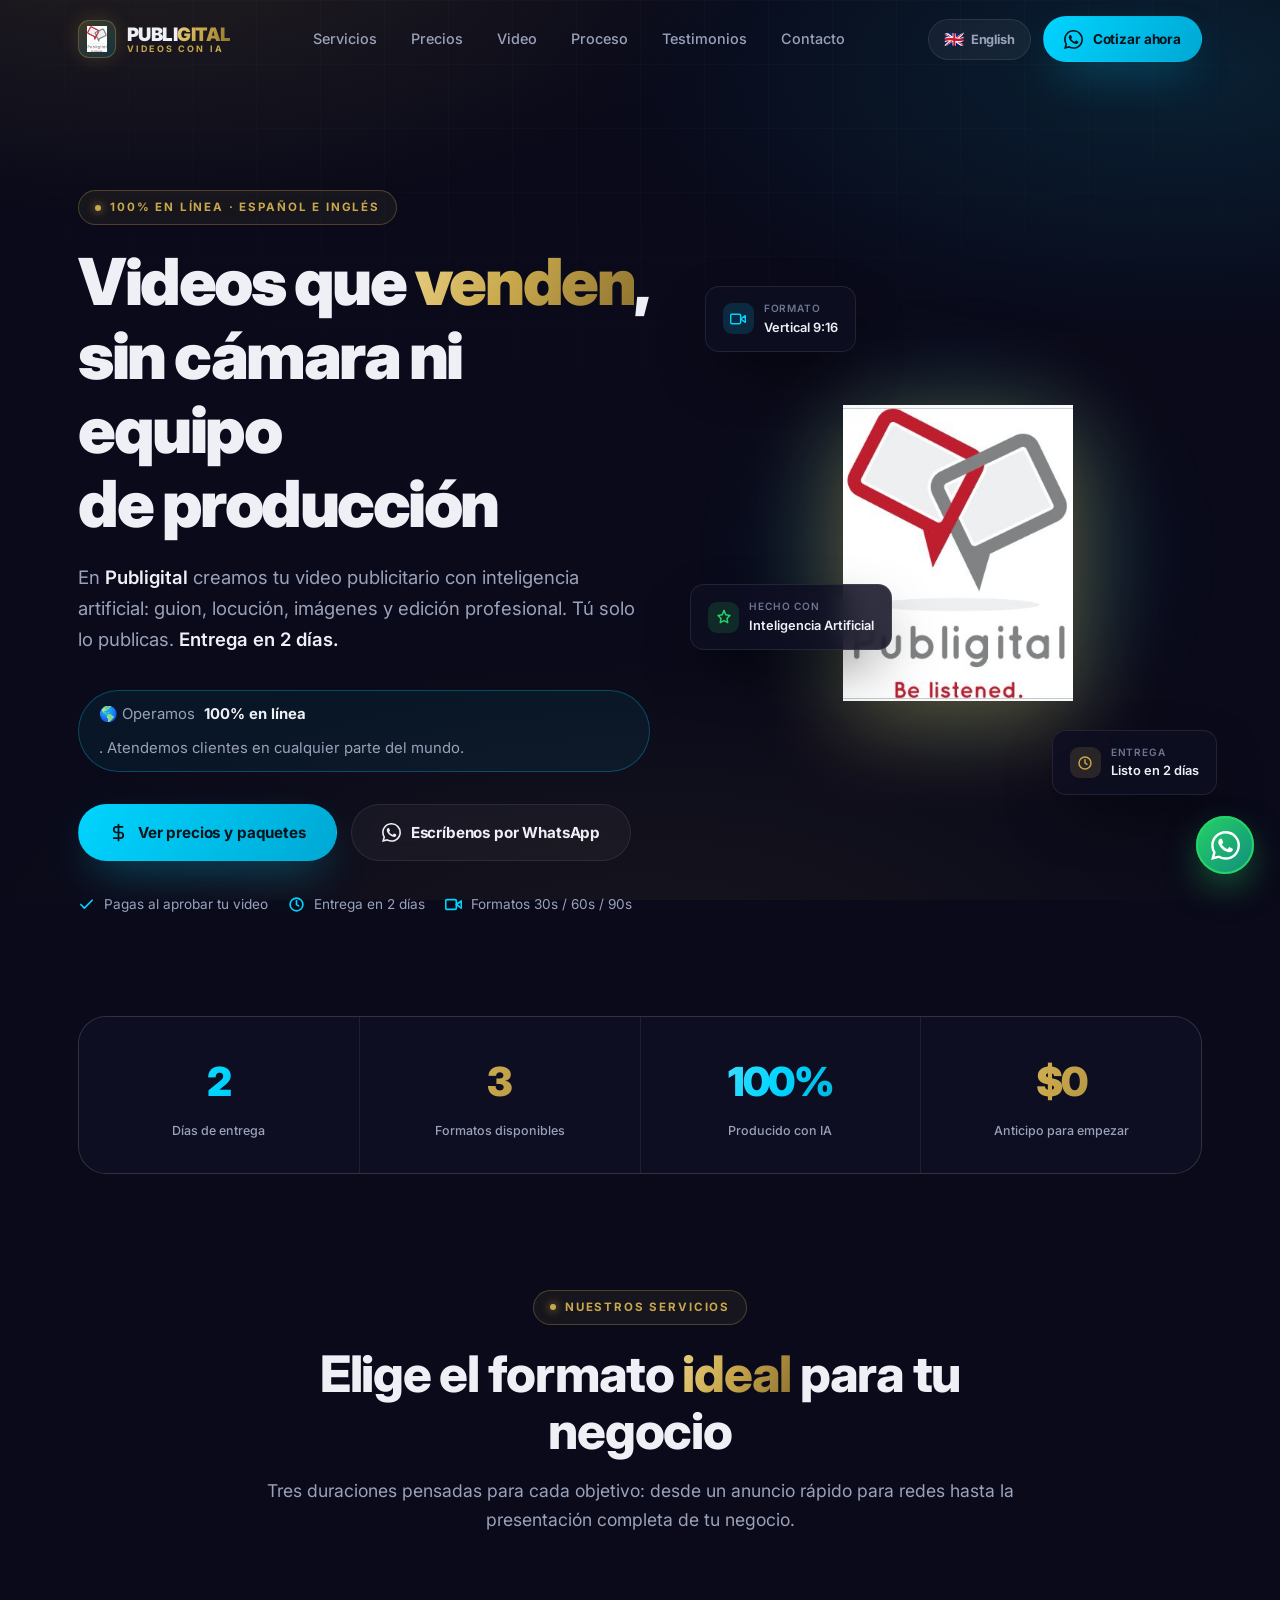
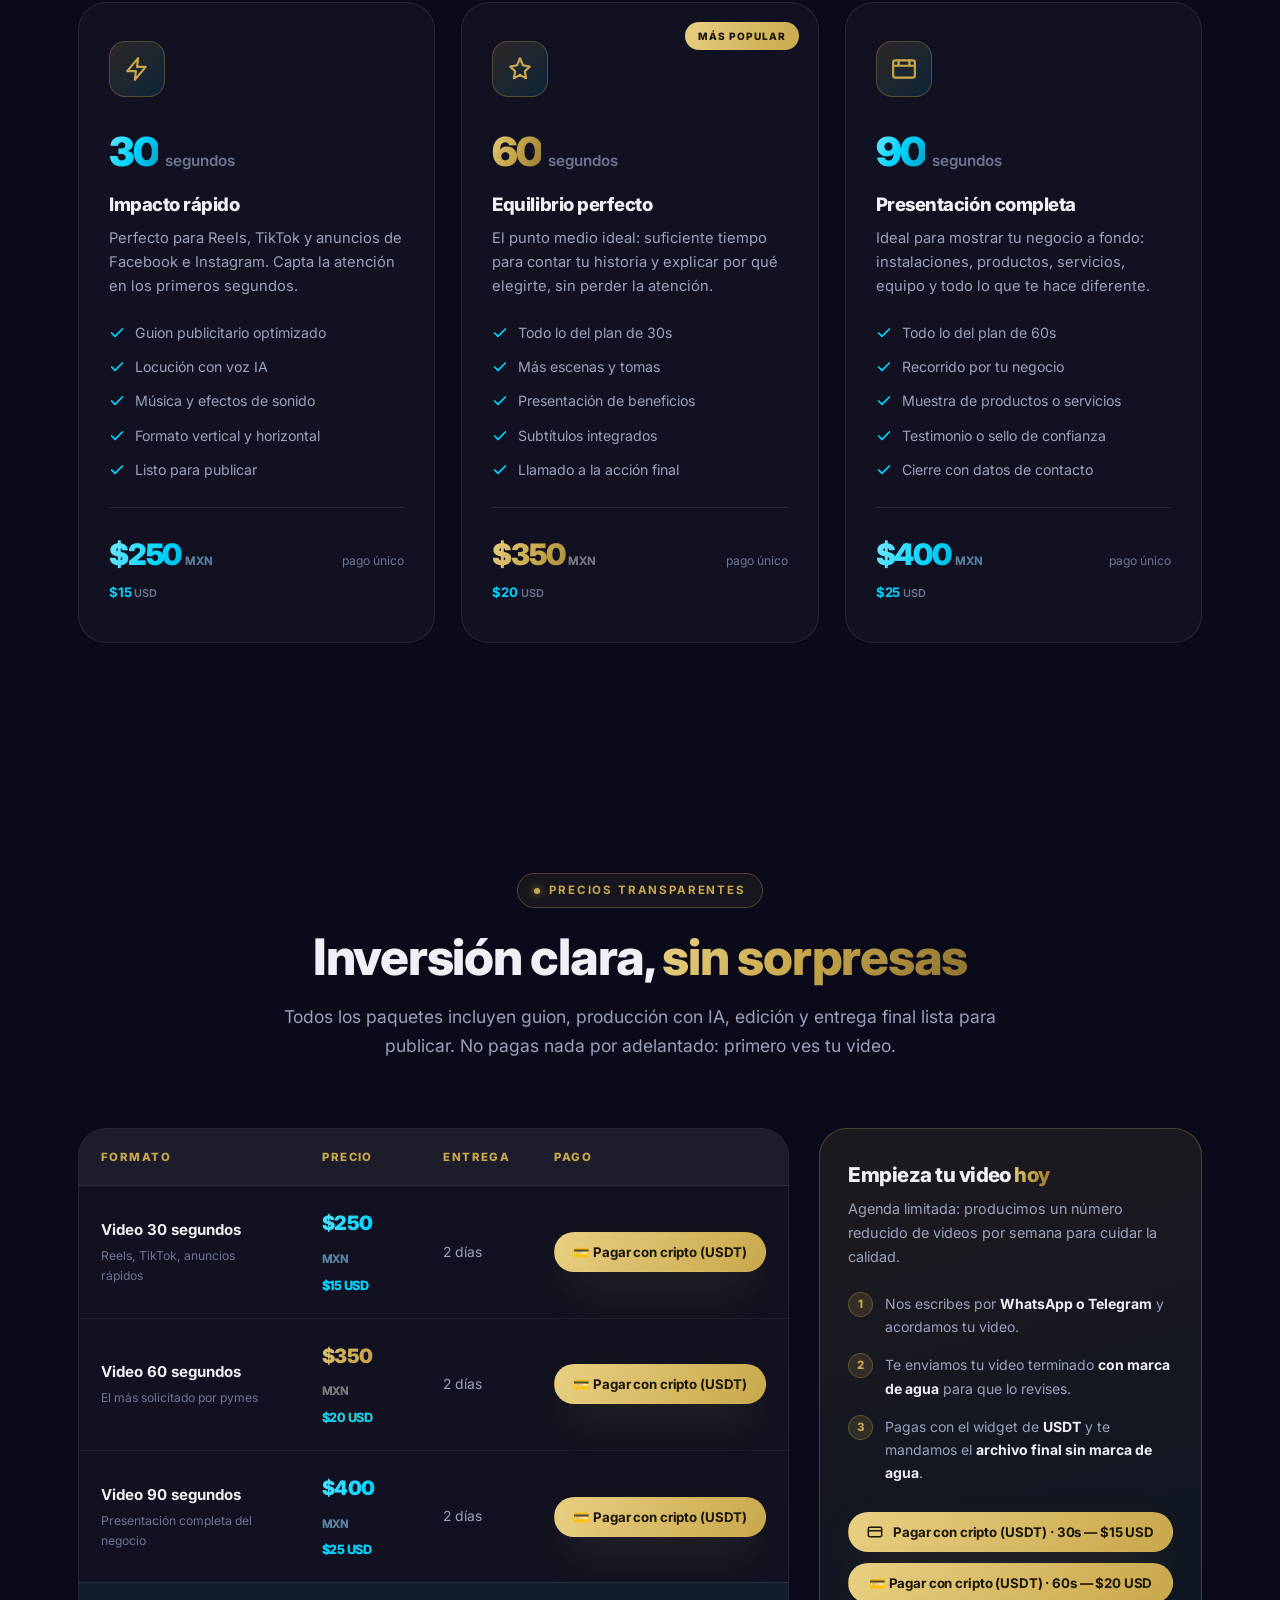
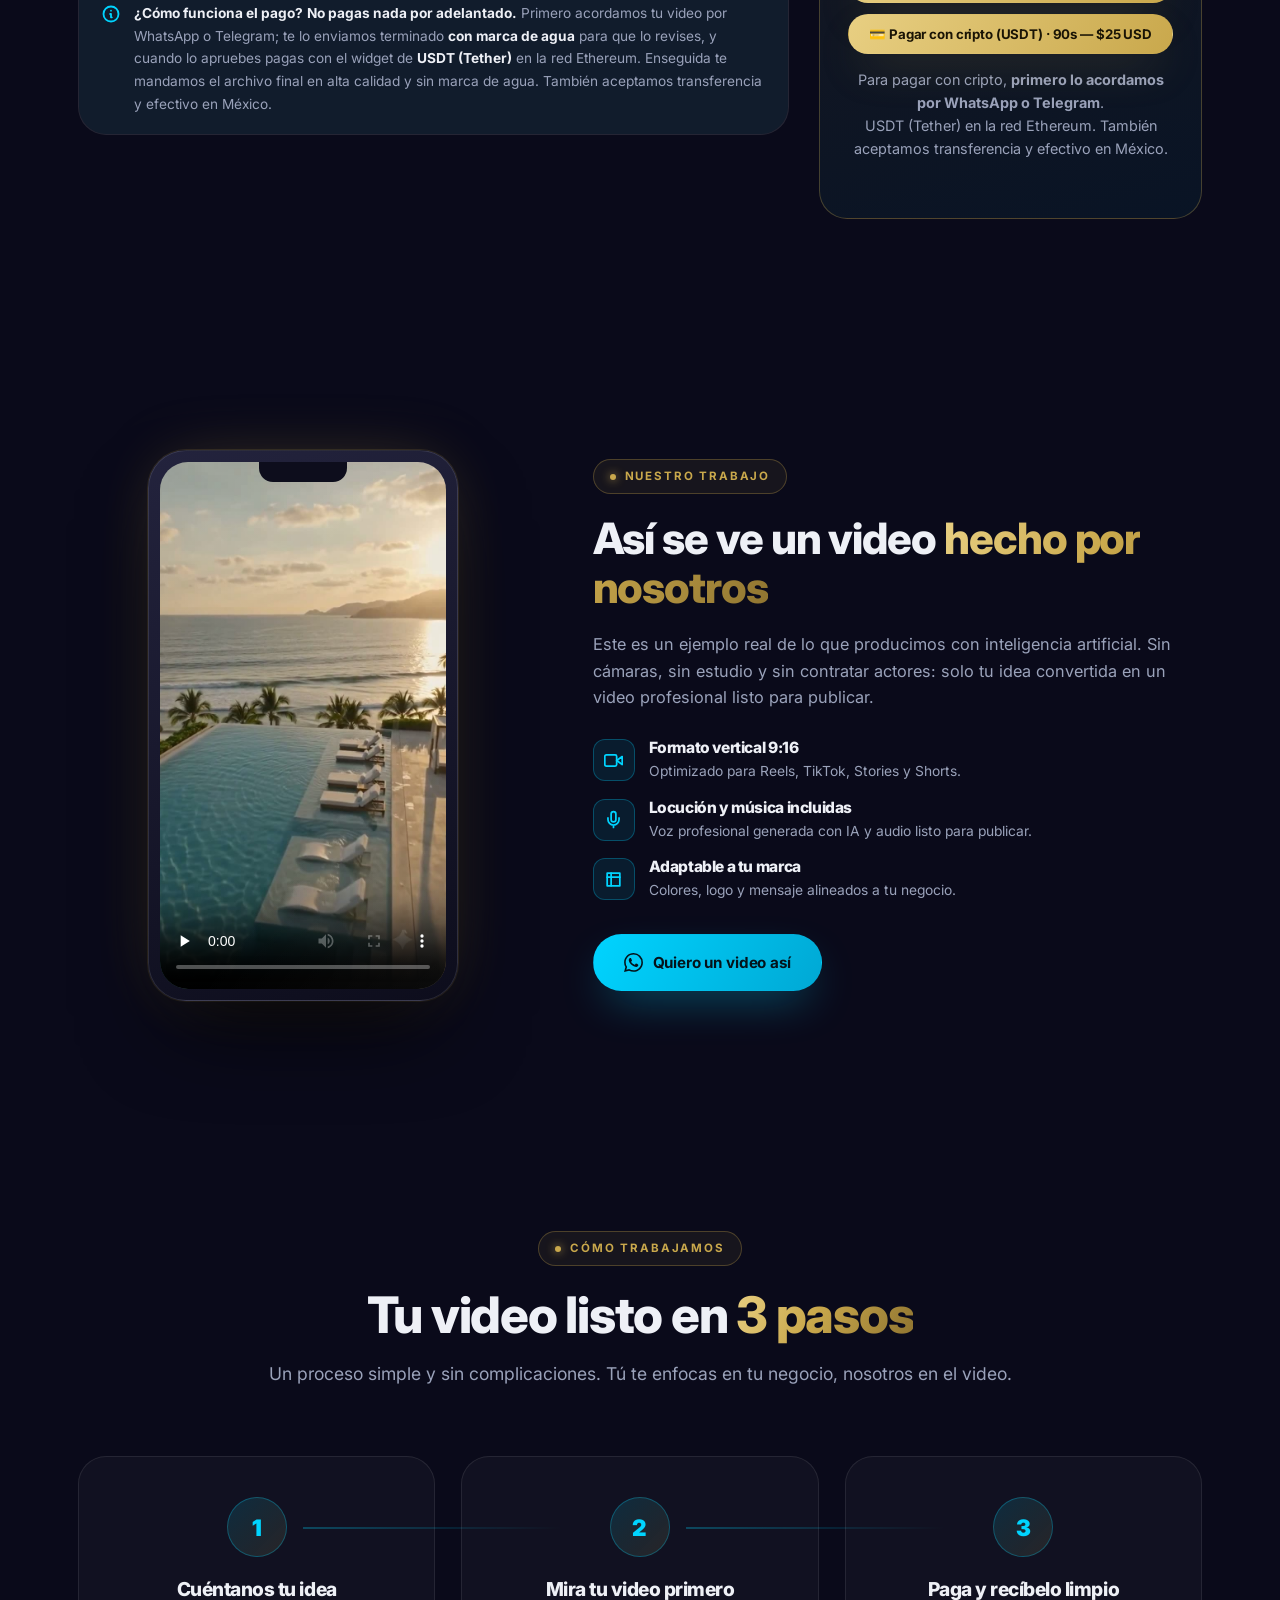
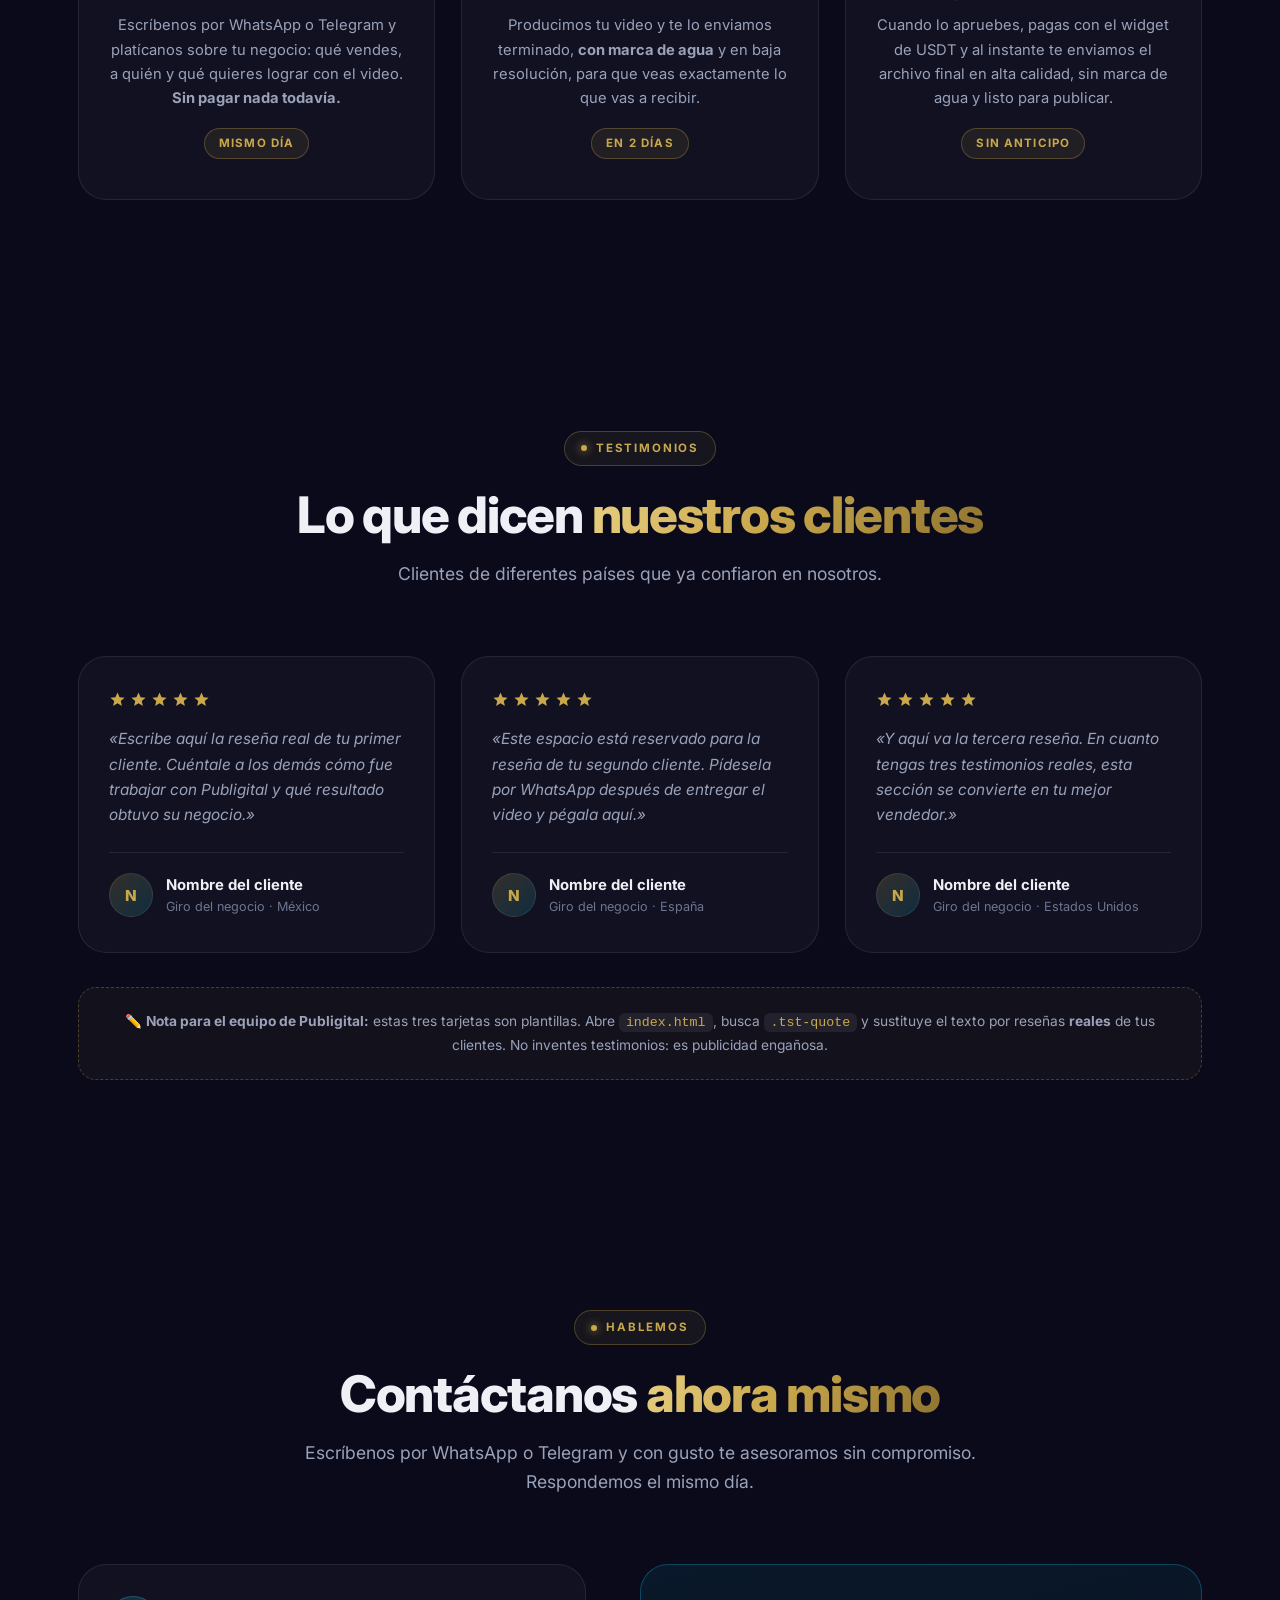
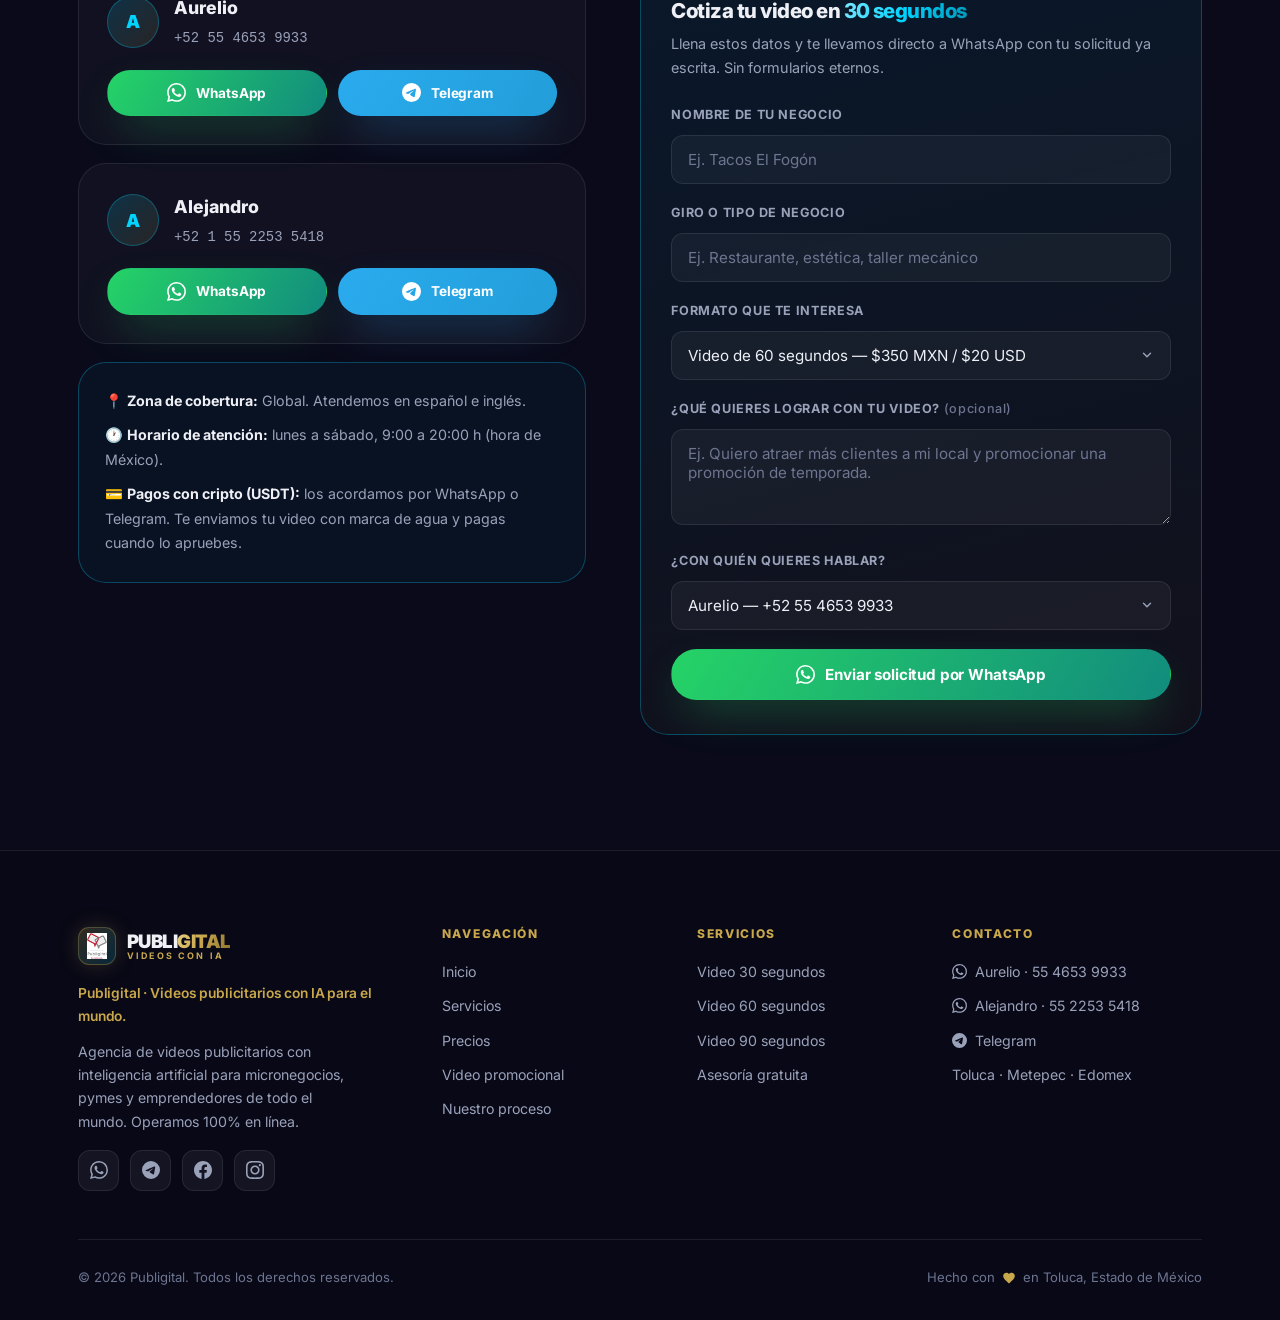
==== commit cdf987fc: "Cambia el flujo de pago a vista previa con marca de agua Nuevo flujo acordado con el cliente, aplica" ====
--- a/index.html
+++ b/index.html
@@ -1,11 +1,11 @@
-﻿<!DOCTYPE html>
+<!DOCTYPE html>
 <html lang="es">
 <head>
 <meta charset="UTF-8">
 <meta name="viewport" content="width=device-width, initial-scale=1.0">
 <title>Publigital | Videos publicitarios con IA en Toluca y Metepec</title>
-<meta name="description" content="Creamos videos publicitarios con inteligencia artificial para micronegocios, pymes y emprendedores. Sin cámara ni equipo de producción. Entrega en 2 días. Desde $250 MXN.">
-<meta name="keywords" content="videos publicitarios, inteligencia artificial, Toluca, Metepec, publicidad para negocios, video con IA, marketing digital">
+<meta name="description" content="Creamos videos publicitarios con inteligencia artificial para micronegocios, pymes y emprendedores de todo el mundo. Sin cámara ni equipo de producción. Entrega en 2 días. Desde $250 MXN / $15 USD. Aceptamos USDT.">
+<meta name="keywords" content="videos publicitarios, inteligencia artificial, publicidad para negocios, video con IA, marketing digital, videos en ingles, pagos con USDT, agencia de video online">
 <meta name="author" content="Publigital">
 <meta name="theme-color" content="#0a0a1a">
 <meta name="robots" content="index, follow">
@@ -13,7 +13,7 @@
 <!-- Open Graph / Redes sociales -->
 <meta property="og:type" content="website">
 <meta property="og:title" content="Publigital | Videos publicitarios con IA">
-<meta property="og:description" content="Videos terminados y listos para publicar. Sin cámara ni equipo de producción. Entrega en 2 días.">
+<meta property="og:description" content="Videos terminados y listos para publicar. Sin cámara ni equipo de producción. Entrega en 2 días. Operamos 100% en línea en todo el mundo.">
 <meta property="og:image" content="poster.jpg">
 <meta property="og:locale" content="es_MX">
 <meta name="twitter:card" content="summary_large_image">
@@ -23,6 +23,11 @@
 
 <link rel="icon" type="image/png" href="logo.png">
 <link rel="apple-touch-icon" href="logo.png">
+
+<!-- Versiones de idioma -->
+<link rel="alternate" hreflang="es" href="https://superyeyo8482.github.io/publigital/index.html">
+<link rel="alternate" hreflang="en" href="https://superyeyo8482.github.io/publigital/index_en.html">
+<link rel="alternate" hreflang="x-default" href="https://superyeyo8482.github.io/publigital/index.html">
 
 <link rel="preconnect" href="https://fonts.googleapis.com">
 <link rel="preconnect" href="https://fonts.gstatic.com" crossorigin>
@@ -56,606 +61,7 @@
 }
 </script>
 
-<style>
-/* ============================================================
-   PUBLIGITAL — Hoja de estilos
-   Paleta: fondo #0a0a1a | dorado #c9a84c | azul #00d4ff
-   ============================================================ */
-
-:root{
-  --bg:            #0a0a1a;
-  --bg-soft:       #0e0e22;
-  --bg-card:       rgba(255,255,255,.032);
-  --bg-card-hover: rgba(255,255,255,.055);
-
-  --gold:          #c9a84c;
-  --gold-light:    #e8cf82;
-  --gold-dark:     #8f7430;
-  --blue:          #00d4ff;
-  --blue-dark:     #0096b8;
-
-  --text:          #eef0f6;
-  --text-muted:    #9aa2ba;
-  --text-dim:      #6d7590;
-
-  --border:        rgba(255,255,255,.085);
-  --border-gold:   rgba(201,168,76,.30);
-  --border-blue:   rgba(0,212,255,.28);
-
-  --radius:        18px;
-  --radius-sm:     12px;
-  --radius-lg:     28px;
-
-  --shadow:        0 24px 60px -18px rgba(0,0,0,.75);
-  --shadow-blue:   0 18px 46px -14px rgba(0,212,255,.42);
-  --shadow-gold:   0 18px 46px -14px rgba(201,168,76,.36);
-
-  --maxw:          1180px;
-  --pad-section:   clamp(68px, 9vw, 124px);
-
-  --ease:          cubic-bezier(.22,.9,.3,1);
-}
-
-*,*::before,*::after{ box-sizing:border-box; margin:0; padding:0; }
-
-html{ scroll-behavior:smooth; scroll-padding-top:90px; -webkit-text-size-adjust:100%; }
-
-body{
-  font-family:'Inter', -apple-system, BlinkMacSystemFont, 'Segoe UI', Roboto, sans-serif;
-  background:var(--bg);
-  color:var(--text);
-  line-height:1.65;
-  overflow-x:hidden;
-  -webkit-font-smoothing:antialiased;
-  -moz-osx-font-smoothing:grayscale;
-}
-
-/* Fondo decorativo global */
-body::before{
-  content:'';
-  position:fixed; inset:0;
-  background:
-    radial-gradient(ellipse 80% 55% at 12% -8%,  rgba(201,168,76,.13), transparent 60%),
-    radial-gradient(ellipse 75% 50% at 92% 8%,   rgba(0,212,255,.11),  transparent 60%),
-    radial-gradient(ellipse 90% 60% at 50% 108%, rgba(201,168,76,.07), transparent 62%);
-  pointer-events:none;
-  z-index:0;
-}
-/* Retícula sutil */
-body::after{
-  content:'';
-  position:fixed; inset:0;
-  background-image:
-    linear-gradient(rgba(255,255,255,.021) 1px, transparent 1px),
-    linear-gradient(90deg, rgba(255,255,255,.021) 1px, transparent 1px);
-  background-size:64px 64px;
-  mask-image:radial-gradient(ellipse 100% 70% at 50% 0%, #000 20%, transparent 75%);
-  -webkit-mask-image:radial-gradient(ellipse 100% 70% at 50% 0%, #000 20%, transparent 75%);
-  pointer-events:none;
-  z-index:0;
-}
-
-img,video{ max-width:100%; display:block; }
-a{ color:inherit; text-decoration:none; }
-ul{ list-style:none; }
-
-h1,h2,h3,h4{ line-height:1.14; letter-spacing:-.025em; font-weight:800; }
-
-/* =====================  LAYOUT  ===================== */
-.container{ width:100%; max-width:var(--maxw); margin-inline:auto; padding-inline:clamp(18px,4vw,28px); position:relative; z-index:1; }
-
-section{ padding-block:var(--pad-section); position:relative; z-index:1; }
-
-.section-head{ text-align:center; max-width:760px; margin:0 auto clamp(44px,5.5vw,68px); }
-
-.eyebrow{
-  display:inline-flex; align-items:center; gap:9px;
-  font-size:.72rem; font-weight:700; letter-spacing:.16em; text-transform:uppercase;
-  color:var(--gold);
-  border:1px solid var(--border-gold);
-  background:rgba(201,168,76,.07);
-  padding:7px 16px; border-radius:100px; margin-bottom:20px;
-}
-.eyebrow .dot{ width:6px; height:6px; border-radius:50%; background:var(--gold); box-shadow:0 0 10px var(--gold); animation:pulse 2.2s infinite; }
-@keyframes pulse{ 0%,100%{opacity:1; transform:scale(1);} 50%{opacity:.45; transform:scale(.78);} }
-
-.section-title{ font-size:clamp(2rem, 4.6vw, 3.15rem); margin-bottom:16px; }
-.section-sub{ color:var(--text-muted); font-size:clamp(1rem,1.55vw,1.1rem); }
-
-.grad-gold{ background:linear-gradient(115deg, var(--gold-light), var(--gold) 45%, var(--gold-dark)); -webkit-background-clip:text; background-clip:text; color:transparent; }
-.grad-blue{ background:linear-gradient(115deg, #7ce8ff, var(--blue) 50%, var(--blue-dark)); -webkit-background-clip:text; background-clip:text; color:transparent; }
-
-/* =====================  BOTONES  ===================== */
-.btn{
-  display:inline-flex; align-items:center; justify-content:center; gap:10px;
-  font-family:inherit; font-size:.95rem; font-weight:700; letter-spacing:-.01em;
-  padding:15px 30px; border-radius:100px; border:1px solid transparent;
-  cursor:pointer; transition:all .28s var(--ease); white-space:nowrap;
-  position:relative; overflow:hidden;
-}
-.btn svg{ width:19px; height:19px; flex-shrink:0; }
-
-.btn-primary{
-  background:linear-gradient(120deg, var(--blue), #00a8d4);
-  color:#04121a; box-shadow:var(--shadow-blue);
-}
-.btn-primary:hover{ transform:translateY(-3px); box-shadow:0 24px 56px -12px rgba(0,212,255,.62); }
-
-.btn-gold{
-  background:linear-gradient(120deg, var(--gold-light), var(--gold));
-  color:#1a1405; box-shadow:var(--shadow-gold);
-}
-.btn-gold:hover{ transform:translateY(-3px); box-shadow:0 24px 56px -12px rgba(201,168,76,.6); }
-
-.btn-ghost{
-  background:rgba(255,255,255,.04); color:var(--text);
-  border-color:var(--border); backdrop-filter:blur(10px);
-}
-.btn-ghost:hover{ background:rgba(255,255,255,.09); border-color:var(--border-blue); transform:translateY(-3px); }
-
-.btn-wa{ background:linear-gradient(120deg,#25D366,#128C7E); color:#fff; box-shadow:0 18px 46px -14px rgba(37,211,102,.45); }
-.btn-wa:hover{ transform:translateY(-3px); box-shadow:0 24px 56px -12px rgba(37,211,102,.6); }
-
-.btn-tg{ background:linear-gradient(120deg,#2AABEE,#229ED9); color:#fff; box-shadow:0 18px 46px -14px rgba(42,171,238,.45); }
-.btn-tg:hover{ transform:translateY(-3px); box-shadow:0 24px 56px -12px rgba(42,171,238,.6); }
-
-.btn-block{ width:100%; }
-.btn-sm{ padding:11px 20px; font-size:.85rem; }
-
-/* =====================  NAVBAR  ===================== */
-.nav{
-  position:fixed; top:0; left:0; right:0; z-index:1000;
-  transition:all .35s var(--ease);
-  padding-block:16px;
-}
-.nav.scrolled{
-  background:rgba(10,10,26,.82);
-  backdrop-filter:blur(18px) saturate(160%);
-  -webkit-backdrop-filter:blur(18px) saturate(160%);
-  border-bottom:1px solid var(--border);
-  padding-block:10px;
-}
-.nav-inner{ display:flex; align-items:center; justify-content:space-between; gap:20px; }
-
-.brand{ display:flex; align-items:center; gap:11px; }
-.brand-mark{
-  width:38px; height:38px; border-radius:11px; flex-shrink:0;
-  background:linear-gradient(135deg, rgba(201,168,76,.22), rgba(0,212,255,.16));
-  border:1px solid var(--border-gold);
-  display:grid; place-items:center; overflow:hidden;
-  box-shadow:0 0 24px -6px rgba(201,168,76,.45);
-}
-.brand-mark img{ height:26px; width:auto; object-fit:contain; }
-.brand-text{ display:flex; flex-direction:column; line-height:1.05; }
-.brand-name{ font-size:1.16rem; font-weight:900; letter-spacing:-.03em; }
-.brand-tag{ font-size:.56rem; letter-spacing:.24em; text-transform:uppercase; color:var(--gold); font-weight:700; }
-
-.nav-links{ display:flex; align-items:center; gap:34px; }
-.nav-links a{ font-size:.9rem; font-weight:500; color:var(--text-muted); transition:color .22s; position:relative; }
-.nav-links a::after{
-  content:''; position:absolute; left:0; bottom:-6px; height:2px; width:0;
-  background:linear-gradient(90deg,var(--gold),var(--blue)); transition:width .3s var(--ease); border-radius:2px;
-}
-.nav-links a:hover{ color:var(--text); }
-.nav-links a:hover::after{ width:100%; }
-.nav-cta{ display:flex; align-items:center; gap:12px; }
-
-.burger{
-  display:none; width:44px; height:44px; border-radius:12px;
-  background:rgba(255,255,255,.05); border:1px solid var(--border);
-  cursor:pointer; place-items:center; flex-direction:column; gap:5px; padding:0;
-}
-.burger span{ width:20px; height:2px; background:var(--text); border-radius:2px; transition:all .3s var(--ease); display:block; }
-.burger.open span:nth-child(1){ transform:translateY(7px) rotate(45deg); }
-.burger.open span:nth-child(2){ opacity:0; }
-.burger.open span:nth-child(3){ transform:translateY(-7px) rotate(-45deg); }
-
-/* =====================  HERO  ===================== */
-.hero{ padding-top:clamp(130px,17vw,190px); padding-bottom:clamp(60px,8vw,100px); }
-.hero-grid{ display:grid; grid-template-columns:1.08fr .92fr; gap:clamp(36px,5vw,70px); align-items:center; }
-
-.hero h1{ font-size:clamp(2.35rem, 5.6vw, 4.05rem); font-weight:900; margin-bottom:22px; letter-spacing:-.038em; }
-.hero-sub{ font-size:clamp(1.02rem,1.7vw,1.16rem); color:var(--text-muted); max-width:560px; margin-bottom:36px; }
-.hero-sub strong{ color:var(--text); font-weight:600; }
-
-.hero-cta{ display:flex; flex-wrap:wrap; gap:14px; margin-bottom:32px; }
-
-.hero-trust{ display:flex; flex-wrap:wrap; gap:20px; }
-.trust-item{ display:flex; align-items:center; gap:9px; font-size:.85rem; color:var(--text-muted); }
-.trust-item svg{ width:17px; height:17px; color:var(--blue); flex-shrink:0; }
-
-/* Tarjeta visual del hero */
-.hero-visual{ position:relative; display:grid; place-items:center; min-height:390px; }
-.hero-emblem{
-  width:min(230px, 62vw); aspect-ratio:55/145;
-  position:relative; z-index:2;
-  filter:drop-shadow(0 22px 46px rgba(201,168,76,.42));
-  animation:float 6.5s ease-in-out infinite;
-}
-.hero-emblem img{ width:100%; height:100%; object-fit:contain; }
-@keyframes float{ 0%,100%{ transform:translateY(0); } 50%{ transform:translateY(-18px); } }
-
-.hero-glow{
-  position:absolute; width:min(420px,88vw); aspect-ratio:1; border-radius:50%;
-  background:radial-gradient(circle, rgba(201,168,76,.24), rgba(0,212,255,.11) 48%, transparent 70%);
-  filter:blur(38px); z-index:1;
-}
-
-.float-card{
-  position:absolute; z-index:3;
-  background:rgba(14,14,34,.86); backdrop-filter:blur(14px);
-  border:1px solid var(--border); border-radius:14px;
-  padding:13px 17px; box-shadow:var(--shadow);
-  font-size:.8rem; font-weight:600; display:flex; align-items:center; gap:10px;
-  animation:float 6.5s ease-in-out infinite;
-}
-.float-card .fc-ico{ width:31px; height:31px; border-radius:9px; display:grid; place-items:center; flex-shrink:0; }
-.float-card .fc-ico svg{ width:16px; height:16px; }
-.float-card .fc-lbl{ display:block; font-size:.63rem; font-weight:600; color:var(--text-dim); text-transform:uppercase; letter-spacing:.09em; }
-.fc-1{ top:6%; left:-2%; animation-delay:-1.4s; }
-.fc-1 .fc-ico{ background:rgba(0,212,255,.14); color:var(--blue); }
-.fc-2{ bottom:10%; right:-3%; animation-delay:-3.1s; }
-.fc-2 .fc-ico{ background:rgba(201,168,76,.15); color:var(--gold); }
-.fc-3{ bottom:34%; left:-5%; animation-delay:-4.6s; }
-.fc-3 .fc-ico{ background:rgba(37,211,102,.14); color:#25D366; }
-
-/* =====================  STATS  ===================== */
-.stats{ padding-block:0; }
-.stats-grid{
-  display:grid; grid-template-columns:repeat(4,1fr); gap:1px;
-  background:var(--border); border:1px solid var(--border);
-  border-radius:var(--radius-lg); overflow:hidden;
-}
-.stat{ background:var(--bg-soft); padding:32px 22px; text-align:center; }
-.stat-num{ font-size:clamp(1.75rem,3.4vw,2.5rem); font-weight:900; letter-spacing:-.04em; margin-bottom:6px; }
-.stat-lbl{ font-size:.78rem; color:var(--text-muted); font-weight:500; }
-
-/* =====================  SERVICIOS  ===================== */
-.cards-3{ display:grid; grid-template-columns:repeat(3,1fr); gap:26px; }
-
-.svc{
-  background:var(--bg-card); border:1px solid var(--border);
-  border-radius:var(--radius-lg); padding:38px 30px;
-  transition:all .35s var(--ease); position:relative; overflow:hidden;
-  display:flex; flex-direction:column;
-}
-.svc::before{
-  content:''; position:absolute; inset:0;
-  background:linear-gradient(160deg, rgba(201,168,76,.09), transparent 52%);
-  opacity:0; transition:opacity .35s;
-}
-.svc:hover{ transform:translateY(-9px); border-color:var(--border-gold); background:var(--bg-card-hover); box-shadow:var(--shadow); }
-.svc:hover::before{ opacity:1; }
-.svc > *{ position:relative; z-index:1; }
-
-.svc-ico{
-  width:56px; height:56px; border-radius:16px; display:grid; place-items:center; margin-bottom:22px;
-  background:linear-gradient(135deg, rgba(201,168,76,.15), rgba(0,212,255,.1));
-  border:1px solid var(--border-gold);
-}
-.svc-ico svg{ width:26px; height:26px; color:var(--gold); }
-
-.svc-dur{ display:flex; align-items:baseline; gap:7px; margin-bottom:9px; }
-.svc-dur b{ font-size:2.5rem; font-weight:900; letter-spacing:-.05em; }
-.svc-dur span{ font-size:.95rem; color:var(--text-dim); font-weight:600; }
-.svc h3{ font-size:1.16rem; margin-bottom:11px; }
-.svc p{ color:var(--text-muted); font-size:.92rem; margin-bottom:22px; }
-.svc-list{ display:flex; flex-direction:column; gap:11px; margin-bottom:26px; }
-.svc-list li{ display:flex; align-items:flex-start; gap:10px; font-size:.885rem; color:var(--text-muted); }
-.svc-list svg{ width:16px; height:16px; color:var(--blue); flex-shrink:0; margin-top:4px; }
-.svc-price{ margin-top:auto; padding-top:22px; border-top:1px solid var(--border); display:flex; align-items:baseline; justify-content:space-between; gap:10px; }
-.svc-price .amt{ font-size:1.85rem; font-weight:900; letter-spacing:-.04em; }
-.svc-price .per{ font-size:.76rem; color:var(--text-dim); }
-
-.badge-pop{
-  position:absolute; top:19px; right:19px; z-index:2;
-  font-size:.63rem; font-weight:800; letter-spacing:.1em; text-transform:uppercase;
-  background:linear-gradient(120deg,var(--gold-light),var(--gold)); color:#1a1405;
-  padding:6px 13px; border-radius:100px;
-}
-
-/* =====================  PRECIOS  ===================== */
-.pricing-wrap{ display:grid; grid-template-columns:1.35fr .65fr; gap:30px; align-items:start; }
-
-.table-card{
-  background:var(--bg-card); border:1px solid var(--border);
-  border-radius:var(--radius-lg); overflow:hidden;
-}
-.table-scroll{ overflow-x:auto; -webkit-overflow-scrolling:touch; }
-table{ width:100%; border-collapse:collapse; min-width:600px; }
-thead th{
-  background:rgba(255,255,255,.045);
-  padding:19px 22px; text-align:left; font-size:.71rem; font-weight:800;
-  letter-spacing:.13em; text-transform:uppercase; color:var(--gold);
-  border-bottom:1px solid var(--border); white-space:nowrap;
-}
-tbody td{ padding:21px 22px; border-bottom:1px solid rgba(255,255,255,.05); font-size:.94rem; vertical-align:middle; }
-tbody tr:last-child td{ border-bottom:none; }
-tbody tr{ transition:background .22s; }
-tbody tr:hover{ background:rgba(255,255,255,.032); }
-.td-format{ font-weight:700; }
-.td-format small{ display:block; font-weight:400; font-size:.76rem; color:var(--text-dim); margin-top:3px; }
-.td-price{ font-weight:900; font-size:1.24rem; letter-spacing:-.03em; }
-.td-adv{ color:var(--blue); font-weight:700; }
-.td-time{ color:var(--text-muted); font-size:.87rem; white-space:nowrap; }
-
-.pay-note{
-  display:flex; align-items:flex-start; gap:13px;
-  padding:19px 22px; background:rgba(0,212,255,.05);
-  border-top:1px solid var(--border);
-}
-.pay-note svg{ width:20px; height:20px; color:var(--blue); flex-shrink:0; margin-top:2px; }
-.pay-note p{ font-size:.855rem; color:var(--text-muted); }
-.pay-note b{ color:var(--text); }
-
-.pay-card{
-  background:linear-gradient(165deg, rgba(201,168,76,.1), rgba(0,212,255,.05));
-  border:1px solid var(--border-gold); border-radius:var(--radius-lg);
-  padding:34px 28px; position:sticky; top:100px;
-}
-.pay-card h3{ font-size:1.28rem; margin-bottom:11px; }
-.pay-card > p{ color:var(--text-muted); font-size:.9rem; margin-bottom:24px; }
-.pay-steps{ display:flex; flex-direction:column; gap:15px; margin-bottom:28px; }
-.pay-step{ display:flex; gap:12px; font-size:.875rem; }
-.pay-step .n{
-  width:25px; height:25px; border-radius:50%; flex-shrink:0;
-  background:rgba(201,168,76,.16); border:1px solid var(--border-gold);
-  color:var(--gold); display:grid; place-items:center;
-  font-size:.72rem; font-weight:800;
-}
-.pay-step span{ color:var(--text-muted); }
-.pay-step b{ color:var(--text); }
-.pay-btns{ display:flex; flex-direction:column; gap:11px; }
-
-/* =====================  VIDEO  ===================== */
-.video-grid{ display:grid; grid-template-columns:.85fr 1.15fr; gap:clamp(36px,5vw,72px); align-items:center; }
-
-.phone{
-  width:min(310px, 80vw); margin-inline:auto; position:relative;
-  aspect-ratio:9/16; border-radius:38px; padding:11px;
-  background:linear-gradient(160deg, #23233d, #0d0d1c);
-  border:1px solid rgba(255,255,255,.12);
-  box-shadow:0 42px 90px -26px rgba(0,0,0,.9), 0 0 0 1px rgba(201,168,76,.14), 0 0 70px -22px rgba(201,168,76,.4);
-}
-.phone::after{
-  content:''; position:absolute; top:11px; left:50%; transform:translateX(-50%);
-  width:88px; height:20px; background:#0d0d1c; border-radius:0 0 14px 14px; z-index:3;
-}
-.phone-screen{ width:100%; height:100%; border-radius:28px; overflow:hidden; background:#000; position:relative; }
-.phone-screen video{ width:100%; height:100%; object-fit:cover; display:block; }
-.phone-glare{
-  position:absolute; inset:0; border-radius:28px; pointer-events:none; z-index:2;
-  background:linear-gradient(125deg, rgba(255,255,255,.09), transparent 38%, transparent 62%, rgba(255,255,255,.045));
-}
-
-.video-copy h2{ font-size:clamp(1.85rem,3.8vw,2.7rem); margin-bottom:18px; }
-.video-copy > p{ color:var(--text-muted); margin-bottom:28px; font-size:1.02rem; }
-.video-feats{ display:flex; flex-direction:column; gap:16px; margin-bottom:32px; }
-.vf{ display:flex; gap:14px; }
-.vf-ico{
-  width:42px; height:42px; border-radius:12px; flex-shrink:0; display:grid; place-items:center;
-  background:rgba(0,212,255,.09); border:1px solid var(--border-blue); color:var(--blue);
-}
-.vf-ico svg{ width:19px; height:19px; }
-.vf h4{ font-size:.97rem; margin-bottom:3px; }
-.vf p{ font-size:.865rem; color:var(--text-muted); }
-
-/* =====================  PROCESO  ===================== */
-.steps{ display:grid; grid-template-columns:repeat(3,1fr); gap:26px; position:relative; }
-.step{
-  background:var(--bg-card); border:1px solid var(--border);
-  border-radius:var(--radius-lg); padding:40px 30px; text-align:center;
-  transition:all .35s var(--ease); position:relative;
-}
-.step:hover{ transform:translateY(-8px); border-color:var(--border-blue); background:var(--bg-card-hover); }
-.step-num{
-  width:60px; height:60px; margin:0 auto 22px; border-radius:50%;
-  display:grid; place-items:center; font-size:1.42rem; font-weight:900;
-  background:linear-gradient(135deg, rgba(0,212,255,.14), rgba(201,168,76,.12));
-  border:1px solid var(--border-blue); color:var(--blue);
-  position:relative;
-}
-.step:not(:last-child)::after{
-  content:''; position:absolute; top:calc(40px + 30px); left:calc(50% + 46px); width:calc(100% - 92px);
-  height:2px; background:linear-gradient(90deg, var(--border-blue), transparent);
-}
-.step h3{ font-size:1.2rem; margin-bottom:12px; }
-.step p{ color:var(--text-muted); font-size:.92rem; }
-.step-time{
-  display:inline-block; margin-top:18px; font-size:.72rem; font-weight:700;
-  letter-spacing:.1em; text-transform:uppercase; color:var(--gold);
-  background:rgba(201,168,76,.09); border:1px solid var(--border-gold);
-  padding:5px 14px; border-radius:100px;
-}
-
-/* =====================  TESTIMONIOS  ===================== */
-.tst-grid{ display:grid; grid-template-columns:repeat(3,1fr); gap:26px; }
-.tst{
-  background:var(--bg-card); border:1px solid var(--border);
-  border-radius:var(--radius-lg); padding:34px 30px;
-  transition:all .35s var(--ease); display:flex; flex-direction:column;
-}
-.tst:hover{ transform:translateY(-7px); border-color:var(--border-gold); background:var(--bg-card-hover); }
-.tst-stars{ display:flex; gap:4px; margin-bottom:18px; }
-.tst-stars svg{ width:17px; height:17px; color:var(--gold); }
-.tst-quote{ font-size:.96rem; color:var(--text-muted); font-style:italic; margin-bottom:24px; flex-grow:1; }
-.tst-author{ display:flex; align-items:center; gap:13px; padding-top:20px; border-top:1px solid var(--border); }
-.tst-avatar{
-  width:44px; height:44px; border-radius:50%; flex-shrink:0; display:grid; place-items:center;
-  background:linear-gradient(135deg, rgba(201,168,76,.2), rgba(0,212,255,.14));
-  border:1px solid var(--border); font-weight:800; color:var(--gold); font-size:.95rem;
-}
-.tst-name{ font-weight:700; font-size:.93rem; }
-.tst-role{ font-size:.79rem; color:var(--text-dim); }
-
-.tst-placeholder{
-  text-align:center; margin-top:34px; padding:22px 26px;
-  background:rgba(201,168,76,.05); border:1px dashed var(--border-gold);
-  border-radius:var(--radius); font-size:.86rem; color:var(--text-muted);
-}
-.tst-placeholder code{
-  background:rgba(255,255,255,.07); padding:2px 7px; border-radius:6px;
-  font-size:.83rem; color:var(--gold); font-family:ui-monospace,'Cascadia Code',Consolas,monospace;
-}
-
-/* =====================  CONTACTO  ===================== */
-.contact-grid{ display:grid; grid-template-columns:.95fr 1.05fr; gap:clamp(30px,4.5vw,54px); align-items:start; }
-
-.agent{
-  background:var(--bg-card); border:1px solid var(--border);
-  border-radius:var(--radius-lg); padding:28px; margin-bottom:18px;
-  transition:all .3s var(--ease);
-}
-.agent:hover{ border-color:var(--border-blue); background:var(--bg-card-hover); }
-.agent-head{ display:flex; align-items:center; gap:15px; margin-bottom:20px; }
-.agent-avatar{
-  width:52px; height:52px; border-radius:50%; flex-shrink:0; display:grid; place-items:center;
-  background:linear-gradient(135deg, rgba(0,212,255,.17), rgba(201,168,76,.13));
-  border:1px solid var(--border-blue); font-weight:900; font-size:1.12rem; color:var(--blue);
-}
-.agent-name{ font-size:1.11rem; font-weight:800; }
-.agent-phone{ font-size:.87rem; color:var(--text-muted); font-family:ui-monospace,'Cascadia Code',Consolas,monospace; }
-.agent-btns{ display:grid; grid-template-columns:1fr 1fr; gap:11px; }
-
-.quote-card{
-  background:linear-gradient(165deg, rgba(0,212,255,.07), rgba(201,168,76,.045));
-  border:1px solid var(--border-blue); border-radius:var(--radius-lg); padding:34px 30px;
-}
-.quote-card h3{ font-size:1.28rem; margin-bottom:9px; }
-.quote-card > p{ color:var(--text-muted); font-size:.9rem; margin-bottom:26px; }
-
-.field{ margin-bottom:19px; }
-.field label{ display:block; font-size:.79rem; font-weight:700; letter-spacing:.05em; text-transform:uppercase; color:var(--text-muted); margin-bottom:9px; }
-.field input, .field select, .field textarea{
-  width:100%; font-family:inherit; font-size:.95rem; color:var(--text);
-  background:rgba(255,255,255,.045); border:1px solid var(--border);
-  border-radius:var(--radius-sm); padding:14px 16px; transition:all .25s var(--ease);
-}
-.field textarea{ resize:vertical; min-height:96px; }
-.field input::placeholder, .field textarea::placeholder{ color:var(--text-dim); }
-.field input:focus, .field select:focus, .field textarea:focus{
-  outline:none; border-color:var(--blue); background:rgba(0,212,255,.055);
-  box-shadow:0 0 0 4px rgba(0,212,255,.11);
-}
-.field select{ cursor:pointer; appearance:none;
-  background-image:url("data:image/svg+xml,%3Csvg xmlns='http://www.w3.org/2000/svg' width='14' height='14' viewBox='0 0 24 24' fill='none' stroke='%239aa2ba' stroke-width='2.5' stroke-linecap='round'%3E%3Cpath d='M6 9l6 6 6-6'/%3E%3C/svg%3E");
-  background-repeat:no-repeat; background-position:right 16px center; padding-right:44px;
-}
-.field select option{ background:#14142c; color:var(--text); }
-
-/* =====================  FOOTER  ===================== */
-footer{
-  border-top:1px solid var(--border); padding-block:clamp(52px,6vw,76px) 32px;
-  position:relative; z-index:1; background:rgba(8,8,20,.55);
-}
-.foot-grid{ display:grid; grid-template-columns:1.5fr 1fr 1fr 1.15fr; gap:38px; margin-bottom:48px; }
-.foot-brand{ display:flex; align-items:center; gap:11px; margin-bottom:17px; }
-.foot-desc{ color:var(--text-muted); font-size:.885rem; max-width:280px; }
-.foot-h{ font-size:.75rem; font-weight:800; letter-spacing:.14em; text-transform:uppercase; color:var(--gold); margin-bottom:19px; }
-.foot-links{ display:flex; flex-direction:column; gap:11px; }
-.foot-links a{ color:var(--text-muted); font-size:.885rem; transition:all .22s; display:inline-flex; align-items:center; gap:8px; }
-.foot-links a:hover{ color:var(--blue); transform:translateX(3px); }
-
-.socials{ display:flex; gap:11px; margin-top:17px; }
-.social{
-  width:41px; height:41px; border-radius:12px; display:grid; place-items:center;
-  background:rgba(255,255,255,.05); border:1px solid var(--border);
-  color:var(--text-muted); transition:all .28s var(--ease);
-}
-.social svg{ width:18px; height:18px; }
-.social:hover{ transform:translateY(-4px); color:#fff; }
-.social:hover.wa{ background:#25D366; border-color:#25D366; }
-.social:hover.tg{ background:#2AABEE; border-color:#2AABEE; }
-.social:hover.fb{ background:#1877F2; border-color:#1877F2; }
-.social:hover.ig{ background:linear-gradient(45deg,#f09433,#dc2743,#bc1888); border-color:#dc2743; }
-
-.foot-bottom{
-  border-top:1px solid var(--border); padding-top:27px;
-  display:flex; flex-wrap:wrap; gap:14px; align-items:center; justify-content:space-between;
-  font-size:.82rem; color:var(--text-dim);
-}
-.foot-bottom .made{ display:inline-flex; align-items:center; gap:7px; }
-.foot-bottom .made svg{ width:14px; height:14px; color:var(--gold); }
-
-/* =====================  WHATSAPP FLOTANTE  ===================== */
-.wa-float{
-  position:fixed; bottom:26px; right:26px; z-index:900;
-  width:58px; height:58px; border-radius:50%; display:grid; place-items:center;
-  background:linear-gradient(135deg,#25D366,#128C7E); color:#fff;
-  box-shadow:0 14px 38px -8px rgba(37,211,102,.6);
-  transition:all .3s var(--ease);
-}
-.wa-float svg{ width:29px; height:29px; }
-.wa-float:hover{ transform:scale(1.1) translateY(-3px); box-shadow:0 20px 48px -8px rgba(37,211,102,.75); }
-.wa-float::before{
-  content:''; position:absolute; inset:0; border-radius:50%;
-  border:2px solid #25D366; animation:ripple 2.6s infinite;
-}
-@keyframes ripple{ 0%{ transform:scale(1); opacity:.75; } 100%{ transform:scale(1.65); opacity:0; } }
-
-/* =====================  ANIMACIONES SCROLL  ===================== */
-.reveal{ opacity:0; transform:translateY(28px); transition:opacity .75s var(--ease), transform .75s var(--ease); }
-.reveal.in{ opacity:1; transform:none; }
-.d1{ transition-delay:.09s; } .d2{ transition-delay:.18s; } .d3{ transition-delay:.27s; } .d4{ transition-delay:.36s; }
-
-/* =====================  RESPONSIVE  ===================== */
-@media (max-width:1024px){
-  .hero-grid{ grid-template-columns:1fr; text-align:center; }
-  .hero-sub{ margin-inline:auto; }
-  .hero-cta, .hero-trust{ justify-content:center; }
-  .hero-visual{ order:-1; min-height:300px; }
-  .hero-emblem{ width:min(165px,44vw); }
-  .float-card{ font-size:.74rem; padding:10px 14px; }
-  .fc-1{ left:2%; } .fc-2{ right:2%; } .fc-3{ left:0; }
-  .video-grid{ grid-template-columns:1fr; text-align:center; }
-  .video-feats{ text-align:left; }
-  .phone{ order:-1; }
-  .pricing-wrap{ grid-template-columns:1fr; }
-  .pay-card{ position:static; }
-  .contact-grid{ grid-template-columns:1fr; }
-  .foot-grid{ grid-template-columns:1fr 1fr; gap:32px; }
-}
-
-@media (max-width:860px){
-  .nav-links{
-    position:fixed; inset:0 0 auto 0; top:0; padding:104px 26px 40px;
-    flex-direction:column; align-items:stretch; gap:6px;
-    background:rgba(10,10,26,.98); backdrop-filter:blur(22px);
-    border-bottom:1px solid var(--border);
-    transform:translateY(-104%); transition:transform .42s var(--ease);
-    box-shadow:0 28px 60px -20px rgba(0,0,0,.9);
-  }
-  .nav-links.open{ transform:translateY(0); }
-  .nav-links a{ padding:15px 4px; font-size:1.06rem; font-weight:600; border-bottom:1px solid var(--border); }
-  .nav-links a::after{ display:none; }
-  .burger{ display:flex; }
-  .nav-cta .btn{ display:none; }
-  .nav-cta .btn.keep{ display:inline-flex; }
-
-  .cards-3, .steps, .tst-grid{ grid-template-columns:1fr; }
-  .step:not(:last-child)::after{ display:none; }
-  .stats-grid{ grid-template-columns:1fr 1fr; }
-  .hero-trust{ flex-direction:column; align-items:center; gap:13px; }
-}
-
-@media (max-width:560px){
-  .foot-grid{ grid-template-columns:1fr; }
-  .agent-btns{ grid-template-columns:1fr; }
-  .btn{ padding:14px 24px; font-size:.9rem; }
-  .hero-cta{ flex-direction:column; }
-  .hero-cta .btn{ width:100%; }
-  .wa-float{ bottom:18px; right:18px; width:54px; height:54px; }
-  .float-card{ display:none; }
-  .fc-2{ display:flex; }
-  thead th, tbody td{ padding-inline:16px; }
-}
-
-@media (prefers-reduced-motion:reduce){
-  *,*::before,*::after{ animation-duration:.001ms !important; animation-iteration-count:1 !important; transition-duration:.001ms !important; }
-  html{ scroll-behavior:auto; }
-  .reveal{ opacity:1; transform:none; }
-}
-</style>
+<link rel="stylesheet" href="styles.css">
 </head>
 <body>
 
@@ -680,6 +86,9 @@
     </nav>
 
     <div class="nav-cta">
+      <a class="lang-switch" href="index_en.html" hreflang="en" title="Read this page in English">
+        <span class="flag">🇬🇧</span> English
+      </a>
       <a class="btn btn-primary btn-sm keep" href="https://wa.me/525546539933?text=Hola%20Publigital%2C%20quiero%20un%20video%20publicitario%20para%20mi%20negocio." target="_blank" rel="noopener">
         <svg viewBox="0 0 24 24" fill="currentColor" aria-hidden="true"><path d="M17.472 14.382c-.297-.149-1.758-.867-2.03-.967-.273-.099-.471-.148-.67.15-.197.297-.767.966-.94 1.164-.173.199-.347.223-.644.075-.297-.15-1.255-.463-2.39-1.475-.883-.788-1.48-1.761-1.653-2.059-.173-.297-.018-.458.13-.606.134-.133.298-.347.446-.52.149-.174.198-.298.298-.497.099-.198.05-.371-.025-.52-.075-.149-.669-1.612-.916-2.207-.242-.579-.487-.5-.669-.51-.173-.008-.371-.01-.57-.01-.198 0-.52.074-.792.372-.272.297-1.04 1.016-1.04 2.479 0 1.462 1.065 2.875 1.213 3.074.149.198 2.096 3.2 5.077 4.487.709.306 1.262.489 1.694.625.712.227 1.36.195 1.872.118.571-.085 1.758-.719 2.006-1.413.248-.694.248-1.289.173-1.413-.074-.124-.272-.198-.57-.347m-5.421 7.403h-.004a9.87 9.87 0 01-5.031-1.378l-.361-.214-3.741.982.998-3.648-.235-.374a9.86 9.86 0 01-1.51-5.26c.001-5.45 4.436-9.884 9.888-9.884 2.64 0 5.122 1.03 6.988 2.898a9.825 9.825 0 012.893 6.994c-.003 5.45-4.437 9.884-9.885 9.884m8.413-18.297A11.815 11.815 0 0012.05 0C5.495 0 .16 5.335.157 11.892c0 2.096.547 4.142 1.588 5.945L.057 24l6.305-1.654a11.882 11.882 0 005.683 1.448h.005c6.554 0 11.89-5.335 11.893-11.893a11.821 11.821 0 00-3.48-8.413Z"/></svg>
         Cotizar ahora
@@ -697,7 +106,7 @@
 <section class="hero" id="inicio">
   <div class="container hero-grid">
     <div class="hero-content">
-      <span class="eyebrow reveal"><span class="dot"></span> Toluca · Metepec · Zona metropolitana</span>
+      <span class="eyebrow reveal"><span class="dot"></span> 100% en línea · Español e inglés</span>
 
       <h1 class="reveal d1">
         Videos que <span class="grad-gold">venden</span>,<br>
@@ -709,6 +118,10 @@
         En <strong>Publigital</strong> creamos tu video publicitario con inteligencia artificial:
         guion, locución, imágenes y edición profesional. Tú solo lo publicas.
         <strong>Entrega en 2 días.</strong>
+      </p>
+
+      <p class="hero-global reveal d2">
+        🌎 Operamos <strong>100% en línea</strong>. Atendemos clientes en cualquier parte del mundo.
       </p>
 
       <div class="hero-cta reveal d3">
@@ -725,7 +138,7 @@
       <div class="hero-trust reveal d4">
         <span class="trust-item">
           <svg viewBox="0 0 24 24" fill="none" stroke="currentColor" stroke-width="2.4" stroke-linecap="round" stroke-linejoin="round" aria-hidden="true"><path d="M20 6L9 17l-5-5"/></svg>
-          Anticipo del 50%
+          Pagas al aprobar tu video
         </span>
         <span class="trust-item">
           <svg viewBox="0 0 24 24" fill="none" stroke="currentColor" stroke-width="2.4" stroke-linecap="round" stroke-linejoin="round" aria-hidden="true"><circle cx="12" cy="12" r="9"/><path d="M12 7v5l3 2"/></svg>
@@ -779,8 +192,8 @@
         <div class="stat-lbl">Producido con IA</div>
       </div>
       <div class="stat">
-        <div class="stat-num grad-gold">50%</div>
-        <div class="stat-lbl">Anticipo para arrancar</div>
+        <div class="stat-num grad-gold">$0</div>
+        <div class="stat-lbl">Anticipo para empezar</div>
       </div>
     </div>
   </div>
@@ -812,8 +225,11 @@
           <li><svg viewBox="0 0 24 24" fill="none" stroke="currentColor" stroke-width="2.6" stroke-linecap="round" stroke-linejoin="round"><path d="M20 6L9 17l-5-5"/></svg> Listo para publicar</li>
         </ul>
         <div class="svc-price">
-          <span class="amt grad-blue">$250</span>
-          <span class="per">MXN · anticipo $125</span>
+          <div class="svc-price-inner">
+            <span class="amt grad-blue">$250 <small>MXN</small></span>
+            <span class="svc-usd">$15 <small>USD</small></span>
+          </div>
+          <span class="per">pago único</span>
         </div>
       </article>
 
@@ -834,8 +250,11 @@
           <li><svg viewBox="0 0 24 24" fill="none" stroke="currentColor" stroke-width="2.6" stroke-linecap="round" stroke-linejoin="round"><path d="M20 6L9 17l-5-5"/></svg> Llamado a la acción final</li>
         </ul>
         <div class="svc-price">
-          <span class="amt grad-gold">$350</span>
-          <span class="per">MXN · anticipo $175</span>
+          <div class="svc-price-inner">
+            <span class="amt grad-gold">$350 <small>MXN</small></span>
+            <span class="svc-usd">$20 <small>USD</small></span>
+          </div>
+          <span class="per">pago único</span>
         </div>
       </article>
 
@@ -855,8 +274,11 @@
           <li><svg viewBox="0 0 24 24" fill="none" stroke="currentColor" stroke-width="2.6" stroke-linecap="round" stroke-linejoin="round"><path d="M20 6L9 17l-5-5"/></svg> Cierre con datos de contacto</li>
         </ul>
         <div class="svc-price">
-          <span class="amt grad-blue">$400</span>
-          <span class="per">MXN · anticipo $200</span>
+          <div class="svc-price-inner">
+            <span class="amt grad-blue">$400 <small>MXN</small></span>
+            <span class="svc-usd">$25 <small>USD</small></span>
+          </div>
+          <span class="per">pago único</span>
         </div>
       </article>
     </div>
@@ -869,7 +291,7 @@
     <div class="section-head reveal">
       <span class="eyebrow"><span class="dot"></span> Precios transparentes</span>
       <h2 class="section-title">Inversión clara, <span class="grad-gold">sin sorpresas</span></h2>
-      <p class="section-sub">Todos los paquetes incluyen guion, producción con IA, edición y entrega final lista para publicar. Solo apartas con el 50%.</p>
+      <p class="section-sub">Todos los paquetes incluyen guion, producción con IA, edición y entrega final lista para publicar. No pagas nada por adelantado: primero ves tu video.</p>
     </div>
 
     <div class="pricing-wrap">
@@ -881,56 +303,57 @@
               <tr>
                 <th scope="col">Formato</th>
                 <th scope="col">Precio</th>
-                <th scope="col">Anticipo (50%)</th>
                 <th scope="col">Entrega</th>
+                <th scope="col">Pago</th>
               </tr>
             </thead>
             <tbody>
               <tr>
                 <td class="td-format">Video 30 segundos<small>Reels, TikTok, anuncios rápidos</small></td>
-                <td class="td-price grad-blue">$250 <span style="font-size:.72rem;font-weight:600;color:var(--text-dim);">MXN</span></td>
-                <td class="td-adv">$125 MXN</td>
+                <td class="td-price grad-blue">$250 <span style="font-size:.72rem;font-weight:600;color:var(--text-dim);">MXN</span><span class="td-usd">$15 USD</span></td>
                 <td class="td-time">2 días</td>
+                <td><button class="btn btn-crypto crypto-btn" data-plan="v30" type="button">💳 Pagar con cripto (USDT)</button></td>
               </tr>
               <tr>
                 <td class="td-format">Video 60 segundos<small>El más solicitado por pymes</small></td>
-                <td class="td-price grad-gold">$350 <span style="font-size:.72rem;font-weight:600;color:var(--text-dim);">MXN</span></td>
-                <td class="td-adv">$175 MXN</td>
+                <td class="td-price grad-gold">$350 <span style="font-size:.72rem;font-weight:600;color:var(--text-dim);">MXN</span><span class="td-usd">$20 USD</span></td>
                 <td class="td-time">2 días</td>
+                <td><button class="btn btn-crypto crypto-btn" data-plan="v60" type="button">💳 Pagar con cripto (USDT)</button></td>
               </tr>
               <tr>
                 <td class="td-format">Video 90 segundos<small>Presentación completa del negocio</small></td>
-                <td class="td-price grad-blue">$400 <span style="font-size:.72rem;font-weight:600;color:var(--text-dim);">MXN</span></td>
-                <td class="td-adv">$200 MXN</td>
+                <td class="td-price grad-blue">$400 <span style="font-size:.72rem;font-weight:600;color:var(--text-dim);">MXN</span><span class="td-usd">$25 USD</span></td>
                 <td class="td-time">2 días</td>
+                <td><button class="btn btn-crypto crypto-btn" data-plan="v90" type="button">💳 Pagar con cripto (USDT)</button></td>
               </tr>
             </tbody>
           </table>
         </div>
         <div class="pay-note">
           <svg viewBox="0 0 24 24" fill="none" stroke="currentColor" stroke-width="2.2" stroke-linecap="round" stroke-linejoin="round"><circle cx="12" cy="12" r="9"/><path d="M12 8h.01M11 12h1v4h1"/></svg>
-          <p><b>¿Cómo funciona el pago?</b> Apartas tu proyecto con el <b>50% de anticipo</b> y liquidas el resto al recibir tu video terminado y aprobado. Aceptamos pagos con criptomonedas a través de NOWPayments, además de transferencia y efectivo.</p>
+          <p><b>¿Cómo funciona el pago?</b> <b>No pagas nada por adelantado.</b> Primero acordamos tu video por WhatsApp o Telegram; te lo enviamos terminado <b>con marca de agua</b> para que lo revises, y cuando lo apruebes pagas con el widget de <b>USDT (Tether)</b> en la red Ethereum. Enseguida te mandamos el archivo final en alta calidad y sin marca de agua. También aceptamos transferencia y efectivo en México.</p>
         </div>
       </div>
 
       <aside class="pay-card reveal d2">
-        <h3>Aparta tu video <span class="grad-gold">hoy</span></h3>
+        <h3>Empieza tu video <span class="grad-gold">hoy</span></h3>
         <p>Agenda limitada: producimos un número reducido de videos por semana para cuidar la calidad.</p>
 
         <div class="pay-steps">
-          <div class="pay-step"><span class="n">1</span><span>Elige tu formato y <b>paga el anticipo del 50%</b>.</span></div>
-          <div class="pay-step"><span class="n">2</span><span>Nos compartes los datos de tu negocio por <b>WhatsApp</b>.</span></div>
-          <div class="pay-step"><span class="n">3</span><span>Recibes tu video en <b>2 días</b> y liquidas el resto.</span></div>
+          <div class="pay-step"><span class="n">1</span><span>Nos escribes por <b>WhatsApp o Telegram</b> y acordamos tu video.</span></div>
+          <div class="pay-step"><span class="n">2</span><span>Te enviamos tu video terminado <b>con marca de agua</b> para que lo revises.</span></div>
+          <div class="pay-step"><span class="n">3</span><span>Pagas con el widget de <b>USDT</b> y te mandamos el <b>archivo final sin marca de agua</b>.</span></div>
         </div>
 
         <div class="pay-btns">
-          <button class="btn btn-gold btn-block pay-btn" data-plan="v60" type="button">
+          <button class="btn btn-crypto btn-block crypto-btn" data-plan="v30" type="button">
             <svg viewBox="0 0 24 24" fill="none" stroke="currentColor" stroke-width="2.2" stroke-linecap="round" stroke-linejoin="round"><rect x="2" y="5" width="20" height="14" rx="2"/><path d="M2 10h20"/></svg>
-            Pagar anticipo · 60s ($175)
+            Pagar con cripto (USDT) · 30s — $15 USD
           </button>
-          <button class="btn btn-ghost btn-block pay-btn" data-plan="v30" type="button">Pagar anticipo · 30s ($125)</button>
-          <button class="btn btn-ghost btn-block pay-btn" data-plan="v90" type="button">Pagar anticipo · 90s ($200)</button>
-        </div>
+          <button class="btn btn-crypto btn-block crypto-btn" data-plan="v60" type="button">💳 Pagar con cripto (USDT) · 60s — $20 USD</button>
+          <button class="btn btn-crypto btn-block crypto-btn" data-plan="v90" type="button">💳 Pagar con cripto (USDT) · 90s — $25 USD</button>
+        </div>
+        <p class="pay-methods">Para pagar con cripto, <b>primero lo acordamos por WhatsApp o Telegram</b>.<br>USDT (Tether) en la red Ethereum. También aceptamos transferencia y efectivo en México.</p>
       </aside>
     </div>
   </div>
@@ -1005,22 +428,22 @@
       <article class="step reveal d1">
         <div class="step-num">1</div>
         <h3>Cuéntanos tu idea</h3>
-        <p>Escríbenos por WhatsApp o Telegram y platícanos sobre tu negocio: qué vendes, a quién y qué quieres lograr con el video.</p>
+        <p>Escríbenos por WhatsApp o Telegram y platícanos sobre tu negocio: qué vendes, a quién y qué quieres lograr con el video. <b>Sin pagar nada todavía.</b></p>
         <span class="step-time">Mismo día</span>
       </article>
 
       <article class="step reveal d2">
         <div class="step-num">2</div>
-        <h3>Aparta con el 50%</h3>
-        <p>Confirma tu formato y paga el anticipo del 50%. Con eso reservamos tu lugar en la agenda y comenzamos la producción.</p>
-        <span class="step-time">Anticipo 50%</span>
+        <h3>Mira tu video primero</h3>
+        <p>Producimos tu video y te lo enviamos terminado, <b>con marca de agua</b> y en baja resolución, para que veas exactamente lo que vas a recibir.</p>
+        <span class="step-time">En 2 días</span>
       </article>
 
       <article class="step reveal d3">
         <div class="step-num">3</div>
-        <h3>Recibe tu video</h3>
-        <p>Te entregamos el video terminado, listo para publicar en tus redes. Revisas, apruebas y liquidas el resto.</p>
-        <span class="step-time">En 2 días</span>
+        <h3>Paga y recíbelo limpio</h3>
+        <p>Cuando lo apruebes, pagas con el widget de USDT y al instante te enviamos el archivo final en alta calidad, sin marca de agua y listo para publicar.</p>
+        <span class="step-time">Sin anticipo</span>
       </article>
     </div>
   </div>
@@ -1032,7 +455,7 @@
     <div class="section-head reveal">
       <span class="eyebrow"><span class="dot"></span> Testimonios</span>
       <h2 class="section-title">Lo que dicen <span class="grad-gold">nuestros clientes</span></h2>
-      <p class="section-sub">Negocios locales de Toluca, Metepec y la zona metropolitana que ya confiaron en nosotros.</p>
+      <p class="section-sub">Clientes de diferentes países que ya confiaron en nosotros.</p>
     </div>
 
     <!--
@@ -1059,7 +482,7 @@
           <div class="tst-avatar">N</div>
           <div>
             <div class="tst-name">Nombre del cliente</div>
-            <div class="tst-role">Giro del negocio · Toluca</div>
+            <div class="tst-role">Giro del negocio · México</div>
           </div>
         </div>
       </article>
@@ -1077,7 +500,7 @@
           <div class="tst-avatar">N</div>
           <div>
             <div class="tst-name">Nombre del cliente</div>
-            <div class="tst-role">Giro del negocio · Metepec</div>
+            <div class="tst-role">Giro del negocio · España</div>
           </div>
         </div>
       </article>
@@ -1095,7 +518,7 @@
           <div class="tst-avatar">N</div>
           <div>
             <div class="tst-name">Nombre del cliente</div>
-            <div class="tst-role">Giro del negocio · Zona metropolitana</div>
+            <div class="tst-role">Giro del negocio · Estados Unidos</div>
           </div>
         </div>
       </article>
@@ -1162,11 +585,10 @@
           </div>
         </article>
 
-        <div class="agent" style="background:rgba(0,212,255,.045);border-color:var(--border-blue);">
-          <p style="font-size:.885rem;color:var(--text-muted);margin:0;">
-            🕐 <b style="color:var(--text);">Horario de atención:</b> lunes a sábado, 9:00 a 20:00 h.<br>
-            📍 <b style="color:var(--text);">Zona de cobertura:</b> Toluca, Metepec y zona metropolitana del Valle de Toluca.
-          </p>
+        <div class="info-card">
+          <p>📍 <b>Zona de cobertura:</b> Global. Atendemos en español e inglés.</p>
+          <p>🕐 <b>Horario de atención:</b> lunes a sábado, 9:00 a 20:00 h (hora de México).</p>
+          <p>💳 <b>Pagos con cripto (USDT):</b> los acordamos por WhatsApp o Telegram. Te enviamos tu video con marca de agua y pagas cuando lo apruebes.</p>
         </div>
       </div>
 
@@ -1189,9 +611,9 @@
           <div class="field">
             <label for="qFormato">Formato que te interesa</label>
             <select id="qFormato" name="formato">
-              <option value="30 segundos ($250 MXN)">Video de 30 segundos — $250 MXN</option>
-              <option value="60 segundos ($350 MXN)" selected>Video de 60 segundos — $350 MXN</option>
-              <option value="90 segundos ($400 MXN)">Video de 90 segundos — $400 MXN</option>
+              <option value="30 segundos ($250 MXN / $15 USD)">Video de 30 segundos — $250 MXN / $15 USD</option>
+              <option value="60 segundos ($350 MXN / $20 USD)" selected>Video de 60 segundos — $350 MXN / $20 USD</option>
+              <option value="90 segundos ($400 MXN / $25 USD)">Video de 90 segundos — $400 MXN / $25 USD</option>
               <option value="aún no lo sé">Todavía no lo sé, quiero asesoría</option>
             </select>
           </div>
@@ -1235,7 +657,8 @@
             <span class="brand-tag">Videos con IA</span>
           </span>
         </div>
-        <p class="foot-desc">Agencia de videos publicitarios con inteligencia artificial para micronegocios, pymes y emprendedores del Valle de Toluca.</p>
+        <p class="foot-tagline">Publigital · Videos publicitarios con IA para el mundo.</p>
+        <p class="foot-desc">Agencia de videos publicitarios con inteligencia artificial para micronegocios, pymes y emprendedores de todo el mundo. Operamos 100% en línea.</p>
         <div class="socials">
           <a class="social wa" href="https://wa.me/525546539933" target="_blank" rel="noopener" aria-label="WhatsApp de Publigital">
             <svg viewBox="0 0 24 24" fill="currentColor" aria-hidden="true"><path d="M17.472 14.382c-.297-.149-1.758-.867-2.03-.967-.273-.099-.471-.148-.67.15-.197.297-.767.966-.94 1.164-.173.199-.347.223-.644.075-.297-.15-1.255-.463-2.39-1.475-.883-.788-1.48-1.761-1.653-2.059-.173-.297-.018-.458.13-.606.134-.133.298-.347.446-.52.149-.174.198-.298.298-.497.099-.198.05-.371-.025-.52-.075-.149-.669-1.612-.916-2.207-.242-.579-.487-.5-.669-.51-.173-.008-.371-.01-.57-.01-.198 0-.52.074-.792.372-.272.297-1.04 1.016-1.04 2.479 0 1.462 1.065 2.875 1.213 3.074.149.198 2.096 3.2 5.077 4.487.709.306 1.262.489 1.694.625.712.227 1.36.195 1.872.118.571-.085 1.758-.719 2.006-1.413.248-.694.248-1.289.173-1.413-.074-.124-.272-.198-.57-.347m-5.421 7.403h-.004a9.87 9.87 0 01-5.031-1.378l-.361-.214-3.741.982.998-3.648-.235-.374a9.86 9.86 0 01-1.51-5.26c.001-5.45 4.436-9.884 9.888-9.884 2.64 0 5.122 1.03 6.988 2.898a9.825 9.825 0 012.893 6.994c-.003 5.45-4.437 9.884-9.885 9.884m8.413-18.297A11.815 11.815 0 0012.05 0C5.495 0 .16 5.335.157 11.892c0 2.096.547 4.142 1.588 5.945L.057 24l6.305-1.654a11.882 11.882 0 005.683 1.448h.005c6.554 0 11.89-5.335 11.893-11.893a11.821 11.821 0 00-3.48-8.413Z"/></svg>
@@ -1309,39 +732,84 @@
   <svg viewBox="0 0 24 24" fill="currentColor" aria-hidden="true"><path d="M17.472 14.382c-.297-.149-1.758-.867-2.03-.967-.273-.099-.471-.148-.67.15-.197.297-.767.966-.94 1.164-.173.199-.347.223-.644.075-.297-.15-1.255-.463-2.39-1.475-.883-.788-1.48-1.761-1.653-2.059-.173-.297-.018-.458.13-.606.134-.133.298-.347.446-.52.149-.174.198-.298.298-.497.099-.198.05-.371-.025-.52-.075-.149-.669-1.612-.916-2.207-.242-.579-.487-.5-.669-.51-.173-.008-.371-.01-.57-.01-.198 0-.52.074-.792.372-.272.297-1.04 1.016-1.04 2.479 0 1.462 1.065 2.875 1.213 3.074.149.198 2.096 3.2 5.077 4.487.709.306 1.262.489 1.694.625.712.227 1.36.195 1.872.118.571-.085 1.758-.719 2.006-1.413.248-.694.248-1.289.173-1.413-.074-.124-.272-.198-.57-.347m-5.421 7.403h-.004a9.87 9.87 0 01-5.031-1.378l-.361-.214-3.741.982.998-3.648-.235-.374a9.86 9.86 0 01-1.51-5.26c.001-5.45 4.436-9.884 9.888-9.884 2.64 0 5.122 1.03 6.988 2.898a9.825 9.825 0 012.893 6.994c-.003 5.45-4.437 9.884-9.885 9.884m8.413-18.297A11.815 11.815 0 0012.05 0C5.495 0 .16 5.335.157 11.892c0 2.096.547 4.142 1.588 5.945L.057 24l6.305-1.654a11.882 11.882 0 005.683 1.448h.005c6.554 0 11.89-5.335 11.893-11.893a11.821 11.821 0 00-3.48-8.413Z"/></svg>
 </a>
 
+<!-- ============================== MODAL DE PAGO ============================== -->
+<div class="modal" id="payModal" role="dialog" aria-modal="true" aria-labelledby="payModalTitle" aria-hidden="true">
+  <div class="modal-backdrop" data-close></div>
+
+  <div class="modal-box">
+    <div class="modal-head">
+      <h3 class="modal-title" id="payModalTitle">Pagar</h3>
+      <button class="modal-close" type="button" aria-label="Cerrar" data-close>
+        <svg viewBox="0 0 24 24" fill="none" stroke="currentColor" stroke-width="2.4" stroke-linecap="round"><path d="M18 6L6 18M6 6l12 12"/></svg>
+      </button>
+    </div>
+
+    <p class="modal-sub">Pago seguro procesado por NOWPayments con <strong>USDT (Tether)</strong> en la red Ethereum. Paga aquí cuando ya viste tu <strong>vista previa con marca de agua</strong>; enseguida te enviamos el archivo final sin marca de agua.</p>
+
+    <div class="modal-frame">
+      <iframe id="payFrame" title="Widget de pago de NOWPayments" frameborder="0" scrolling="no" style="overflow-y:hidden;">Can't load widget</iframe>
+    </div>
+
+    <div class="modal-alt">
+      <a class="btn btn-ghost btn-sm" id="payDirectLink" href="https://nowpayments.io/" target="_blank" rel="noopener">Abrir el pago en una pestaña nueva</a>
+    </div>
+
+    <p class="modal-note">
+      <strong>Para pagar con cripto, primero lo acordamos por WhatsApp o Telegram</strong> y te enviamos tu video con marca de agua.<br>
+      ¿Prefieres otro método de pago? Escríbenos por
+      <a href="https://wa.me/525546539933" target="_blank" rel="noopener">WhatsApp</a>
+      y te ayudamos con transferencia o efectivo en México.
+    </p>
+  </div>
+</div>
+
 <script>
 /* ============================================================
    PUBLIGITAL — Configuración y comportamiento
    ============================================================ */
 
 /* ------------------------------------------------------------
-   ⚙️  CONFIGURACIÓN DE PAGOS — NOWPayments
+   ⚠️  SEGURIDAD — LEE ESTO ANTES DE TOCAR NADA
    ------------------------------------------------------------
-   1. Entra a tu panel de NOWPayments → Payment Links / Invoices.
-   2. Crea un enlace de pago para el anticipo de cada plan:
-        · 30s  → anticipo de $125 MXN
-        · 60s  → anticipo de $175 MXN
-        · 90s  → anticipo de $200 MXN
-   3. Pega cada enlace entre las comillas de abajo.
-   4. Guarda el archivo, súbelo a GitHub y listo.
-
-   ⚠️  MUY IMPORTANTE: nunca pongas tu API Key de NOWPayments
-   aquí. Este archivo es público y cualquiera podría leerla.
+   NUNCA pongas tu API Key de NOWPayments dentro de este archivo.
+   Este archivo es público: cualquiera puede abrir el código fuente
+   del sitio, copiar la clave y generar cobros a tu nombre.
    La API Key solo se usa desde un servidor, jamás en el navegador.
 
-   Mientras estos campos estén vacíos, el botón "Pagar anticipo"
-   abrirá WhatsApp con el pedido ya escrito, así no pierdes ventas.
+   Los pagos funcionan con enlaces de pago alojados en NOWPayments
+   (mira el objeto PAGOS unas líneas más abajo). Para eso no hace
+   falta ninguna clave.
    ------------------------------------------------------------ */
-const NOWPAYMENTS_LINKS = {
-  v30: '',   // ← pega aquí el enlace de pago del anticipo de 30s ($125 MXN)
-  v60: '',   // ← pega aquí el enlace de pago del anticipo de 60s ($175 MXN)
-  v90: ''    // ← pega aquí el enlace de pago del anticipo de 90s ($200 MXN)
+
+const PLANES = {
+  v30: { nombre: 'Video de 30 segundos', anticipoMXN: '$125 MXN', anticipoUSD: '$7.50 USD', totalMXN: '$250 MXN', totalUSD: '$15 USD' },
+  v60: { nombre: 'Video de 60 segundos', anticipoMXN: '$175 MXN', anticipoUSD: '$10 USD',   totalMXN: '$350 MXN', totalUSD: '$20 USD' },
+  v90: { nombre: 'Video de 90 segundos', anticipoMXN: '$200 MXN', anticipoUSD: '$12.50 USD', totalMXN: '$400 MXN', totalUSD: '$25 USD' }
 };
 
-const PLANES = {
-  v30: { nombre: 'Video de 30 segundos', anticipo: '$125 MXN', total: '$250 MXN' },
-  v60: { nombre: 'Video de 60 segundos', anticipo: '$175 MXN', total: '$350 MXN' },
-  v90: { nombre: 'Video de 90 segundos', anticipo: '$200 MXN', total: '$400 MXN' }
+/* ------------------------------------------------------------
+   💳 PAGOS CON CRIPTOMONEDAS (USDT) — NOWPayments
+   ------------------------------------------------------------
+   Cada plan tiene su propio enlace de pago alojado en NOWPayments.
+   El boton abre un modal con el widget embebido y, como respaldo,
+   ofrece el enlace directo en una pestana nueva.
+   ------------------------------------------------------------ */
+const PAGOS = {
+  v30: {
+    titulo: 'Pagar Video de 30 segundos — $15 USD',
+    url:   'https://nowpayments.io/payment/?iid=4816081322',
+    embed: 'https://nowpayments.io/embeds/payment-widget?iid=4816081322'
+  },
+  v60: {
+    titulo: 'Pagar Video de 60 segundos — $20 USD',
+    url:   'https://nowpayments.io/payment/?iid=4594712613',
+    embed: 'https://nowpayments.io/embeds/payment-widget?iid=4594712613'
+  },
+  v90: {
+    titulo: 'Pagar Video de 90 segundos — $25 USD',
+    url:   'https://nowpayments.io/payment/?iid=6331297296',
+    embed: 'https://nowpayments.io/embeds/payment-widget?iid=6331297296'
+  }
 };
 
 const AGENTES = {
@@ -1389,28 +857,54 @@
 
 document.querySelectorAll('.reveal').forEach(el => observador.observe(el));
 
-/* ---------- Botones de pago (NOWPayments con respaldo a WhatsApp) ---------- */
-document.querySelectorAll('.pay-btn').forEach(boton => {
-  boton.addEventListener('click', () => {
-    const plan = boton.dataset.plan;
-    const info = PLANES[plan];
-    const enlace = NOWPAYMENTS_LINKS[plan];
-
-    if (enlace && enlace.trim() !== '') {
-      window.open(enlace.trim(), '_blank', 'noopener');
-      return;
-    }
-
-    // Respaldo: el pago aún no está configurado → cerramos por WhatsApp
-    const mensaje = encodeURIComponent(
-      `Hola Publigital, quiero apartar un ${info.nombre}.\n\n` +
-      `Total: ${info.total}\n` +
-      `Anticipo del 50%: ${info.anticipo}\n\n` +
-      `¿Me pasan los datos para hacer el pago del anticipo?`
-    );
-    window.open(`https://wa.me/${AGENTES.aurelio.wa}?text=${mensaje}`, '_blank', 'noopener');
+/* ---------- Modal de pago con cripto (USDT) ---------- */
+const modal      = document.getElementById('payModal');
+const modalTitle = document.getElementById('payModalTitle');
+const payFrame   = document.getElementById('payFrame');
+const payLink    = document.getElementById('payDirectLink');
+let ultimoFoco   = null;
+
+function abrirModalPago(plan, disparador) {
+  const pago = PAGOS[plan];
+  if (!pago || !modal) return;
+
+  ultimoFoco = disparador || null;
+  modalTitle.textContent = pago.titulo;
+  payLink.href = pago.url;
+
+  // Carga diferida: el widget solo se descarga al abrir el modal,
+  // asi la pagina no carga tres iframes de pago al entrar.
+  if (payFrame.getAttribute('src') !== pago.embed) {
+    payFrame.setAttribute('src', pago.embed);
+  }
+
+  modal.classList.add('open');
+  modal.setAttribute('aria-hidden', 'false');
+  document.body.classList.add('no-scroll');
+  modal.querySelector('.modal-close').focus();
+}
+
+function cerrarModalPago() {
+  if (!modal || !modal.classList.contains('open')) return;
+  modal.classList.remove('open');
+  modal.setAttribute('aria-hidden', 'true');
+  document.body.classList.remove('no-scroll');
+  payFrame.removeAttribute('src');   // detiene la carga del widget
+  if (ultimoFoco) ultimoFoco.focus();
+}
+
+document.querySelectorAll('.crypto-btn').forEach(boton => {
+  boton.addEventListener('click', () => abrirModalPago(boton.dataset.plan, boton));
+});
+
+if (modal) {
+  modal.querySelectorAll('[data-close]').forEach(el => {
+    el.addEventListener('click', cerrarModalPago);
   });
-});
+  document.addEventListener('keydown', (e) => {
+    if (e.key === 'Escape') cerrarModalPago();
+  });
+}
 
 /* ---------- Cotizador → WhatsApp ---------- */
 const form = document.getElementById('quoteForm');
--- a/styles.css
+++ b/styles.css
@@ -0,0 +1,764 @@
+
+/* ============================================================
+   PUBLIGITAL — Hoja de estilos
+   Paleta: fondo #0a0a1a | dorado #c9a84c | azul #00d4ff
+   ============================================================ */
+
+:root{
+  --bg:            #0a0a1a;
+  --bg-soft:       #0e0e22;
+  --bg-card:       rgba(255,255,255,.032);
+  --bg-card-hover: rgba(255,255,255,.055);
+
+  --gold:          #c9a84c;
+  --gold-light:    #e8cf82;
+  --gold-dark:     #8f7430;
+  --blue:          #00d4ff;
+  --blue-dark:     #0096b8;
+
+  --text:          #eef0f6;
+  --text-muted:    #9aa2ba;
+  --text-dim:      #6d7590;
+
+  --border:        rgba(255,255,255,.085);
+  --border-gold:   rgba(201,168,76,.30);
+  --border-blue:   rgba(0,212,255,.28);
+
+  --radius:        18px;
+  --radius-sm:     12px;
+  --radius-lg:     28px;
+
+  --shadow:        0 24px 60px -18px rgba(0,0,0,.75);
+  --shadow-blue:   0 18px 46px -14px rgba(0,212,255,.42);
+  --shadow-gold:   0 18px 46px -14px rgba(201,168,76,.36);
+
+  --maxw:          1180px;
+  --pad-section:   clamp(68px, 9vw, 124px);
+
+  --ease:          cubic-bezier(.22,.9,.3,1);
+}
+
+*,*::before,*::after{ box-sizing:border-box; margin:0; padding:0; }
+
+html{ scroll-behavior:smooth; scroll-padding-top:90px; -webkit-text-size-adjust:100%; }
+
+body{
+  font-family:'Inter', -apple-system, BlinkMacSystemFont, 'Segoe UI', Roboto, sans-serif;
+  background:var(--bg);
+  color:var(--text);
+  line-height:1.65;
+  overflow-x:hidden;
+  -webkit-font-smoothing:antialiased;
+  -moz-osx-font-smoothing:grayscale;
+}
+
+/* Fondo decorativo global */
+body::before{
+  content:'';
+  position:fixed; inset:0;
+  background:
+    radial-gradient(ellipse 80% 55% at 12% -8%,  rgba(201,168,76,.13), transparent 60%),
+    radial-gradient(ellipse 75% 50% at 92% 8%,   rgba(0,212,255,.11),  transparent 60%),
+    radial-gradient(ellipse 90% 60% at 50% 108%, rgba(201,168,76,.07), transparent 62%);
+  pointer-events:none;
+  z-index:0;
+}
+/* Retícula sutil */
+body::after{
+  content:'';
+  position:fixed; inset:0;
+  background-image:
+    linear-gradient(rgba(255,255,255,.021) 1px, transparent 1px),
+    linear-gradient(90deg, rgba(255,255,255,.021) 1px, transparent 1px);
+  background-size:64px 64px;
+  mask-image:radial-gradient(ellipse 100% 70% at 50% 0%, #000 20%, transparent 75%);
+  -webkit-mask-image:radial-gradient(ellipse 100% 70% at 50% 0%, #000 20%, transparent 75%);
+  pointer-events:none;
+  z-index:0;
+}
+
+img,video{ max-width:100%; display:block; }
+a{ color:inherit; text-decoration:none; }
+ul{ list-style:none; }
+
+h1,h2,h3,h4{ line-height:1.14; letter-spacing:-.025em; font-weight:800; }
+
+/* =====================  LAYOUT  ===================== */
+.container{ width:100%; max-width:var(--maxw); margin-inline:auto; padding-inline:clamp(18px,4vw,28px); position:relative; z-index:1; }
+
+section{ padding-block:var(--pad-section); position:relative; z-index:1; }
+
+.section-head{ text-align:center; max-width:760px; margin:0 auto clamp(44px,5.5vw,68px); }
+
+.eyebrow{
+  display:inline-flex; align-items:center; gap:9px;
+  font-size:.72rem; font-weight:700; letter-spacing:.16em; text-transform:uppercase;
+  color:var(--gold);
+  border:1px solid var(--border-gold);
+  background:rgba(201,168,76,.07);
+  padding:7px 16px; border-radius:100px; margin-bottom:20px;
+}
+.eyebrow .dot{ width:6px; height:6px; border-radius:50%; background:var(--gold); box-shadow:0 0 10px var(--gold); animation:pulse 2.2s infinite; }
+@keyframes pulse{ 0%,100%{opacity:1; transform:scale(1);} 50%{opacity:.45; transform:scale(.78);} }
+
+.section-title{ font-size:clamp(2rem, 4.6vw, 3.15rem); margin-bottom:16px; }
+.section-sub{ color:var(--text-muted); font-size:clamp(1rem,1.55vw,1.1rem); }
+
+.grad-gold{ background:linear-gradient(115deg, var(--gold-light), var(--gold) 45%, var(--gold-dark)); -webkit-background-clip:text; background-clip:text; color:transparent; }
+.grad-blue{ background:linear-gradient(115deg, #7ce8ff, var(--blue) 50%, var(--blue-dark)); -webkit-background-clip:text; background-clip:text; color:transparent; }
+
+/* =====================  BOTONES  ===================== */
+.btn{
+  display:inline-flex; align-items:center; justify-content:center; gap:10px;
+  font-family:inherit; font-size:.95rem; font-weight:700; letter-spacing:-.01em;
+  padding:15px 30px; border-radius:100px; border:1px solid transparent;
+  cursor:pointer; transition:all .28s var(--ease); white-space:nowrap;
+  position:relative; overflow:hidden;
+}
+.btn svg{ width:19px; height:19px; flex-shrink:0; }
+
+.btn-primary{
+  background:linear-gradient(120deg, var(--blue), #00a8d4);
+  color:#04121a; box-shadow:var(--shadow-blue);
+}
+.btn-primary:hover{ transform:translateY(-3px); box-shadow:0 24px 56px -12px rgba(0,212,255,.62); }
+
+.btn-gold{
+  background:linear-gradient(120deg, var(--gold-light), var(--gold));
+  color:#1a1405; box-shadow:var(--shadow-gold);
+}
+.btn-gold:hover{ transform:translateY(-3px); box-shadow:0 24px 56px -12px rgba(201,168,76,.6); }
+
+.btn-ghost{
+  background:rgba(255,255,255,.04); color:var(--text);
+  border-color:var(--border); backdrop-filter:blur(10px);
+}
+.btn-ghost:hover{ background:rgba(255,255,255,.09); border-color:var(--border-blue); transform:translateY(-3px); }
+
+.btn-wa{ background:linear-gradient(120deg,#25D366,#128C7E); color:#fff; box-shadow:0 18px 46px -14px rgba(37,211,102,.45); }
+.btn-wa:hover{ transform:translateY(-3px); box-shadow:0 24px 56px -12px rgba(37,211,102,.6); }
+
+.btn-tg{ background:linear-gradient(120deg,#2AABEE,#229ED9); color:#fff; box-shadow:0 18px 46px -14px rgba(42,171,238,.45); }
+.btn-tg:hover{ transform:translateY(-3px); box-shadow:0 24px 56px -12px rgba(42,171,238,.6); }
+
+.btn-block{ width:100%; }
+.btn-sm{ padding:11px 20px; font-size:.85rem; }
+
+/* =====================  NAVBAR  ===================== */
+.nav{
+  position:fixed; top:0; left:0; right:0; z-index:1000;
+  transition:all .35s var(--ease);
+  padding-block:16px;
+}
+.nav.scrolled{
+  background:rgba(10,10,26,.82);
+  backdrop-filter:blur(18px) saturate(160%);
+  -webkit-backdrop-filter:blur(18px) saturate(160%);
+  border-bottom:1px solid var(--border);
+  padding-block:10px;
+}
+.nav-inner{ display:flex; align-items:center; justify-content:space-between; gap:20px; }
+
+.brand{ display:flex; align-items:center; gap:11px; }
+.brand-mark{
+  width:38px; height:38px; border-radius:11px; flex-shrink:0;
+  background:linear-gradient(135deg, rgba(201,168,76,.22), rgba(0,212,255,.16));
+  border:1px solid var(--border-gold);
+  display:grid; place-items:center; overflow:hidden;
+  box-shadow:0 0 24px -6px rgba(201,168,76,.45);
+}
+.brand-mark img{ height:26px; width:auto; object-fit:contain; }
+.brand-text{ display:flex; flex-direction:column; line-height:1.05; }
+.brand-name{ font-size:1.16rem; font-weight:900; letter-spacing:-.03em; }
+.brand-tag{ font-size:.56rem; letter-spacing:.24em; text-transform:uppercase; color:var(--gold); font-weight:700; }
+
+.nav-links{ display:flex; align-items:center; gap:34px; }
+.nav-links a{ font-size:.9rem; font-weight:500; color:var(--text-muted); transition:color .22s; position:relative; }
+.nav-links a::after{
+  content:''; position:absolute; left:0; bottom:-6px; height:2px; width:0;
+  background:linear-gradient(90deg,var(--gold),var(--blue)); transition:width .3s var(--ease); border-radius:2px;
+}
+.nav-links a:hover{ color:var(--text); }
+.nav-links a:hover::after{ width:100%; }
+.nav-cta{ display:flex; align-items:center; gap:12px; }
+
+.burger{
+  display:none; width:44px; height:44px; border-radius:12px;
+  background:rgba(255,255,255,.05); border:1px solid var(--border);
+  cursor:pointer; place-items:center; flex-direction:column; gap:5px; padding:0;
+}
+.burger span{ width:20px; height:2px; background:var(--text); border-radius:2px; transition:all .3s var(--ease); display:block; }
+.burger.open span:nth-child(1){ transform:translateY(7px) rotate(45deg); }
+.burger.open span:nth-child(2){ opacity:0; }
+.burger.open span:nth-child(3){ transform:translateY(-7px) rotate(-45deg); }
+
+/* =====================  HERO  ===================== */
+.hero{ padding-top:clamp(130px,17vw,190px); padding-bottom:clamp(60px,8vw,100px); }
+.hero-grid{ display:grid; grid-template-columns:1.08fr .92fr; gap:clamp(36px,5vw,70px); align-items:center; }
+
+.hero h1{ font-size:clamp(2.35rem, 5.6vw, 4.05rem); font-weight:900; margin-bottom:22px; letter-spacing:-.038em; }
+.hero-sub{ font-size:clamp(1.02rem,1.7vw,1.16rem); color:var(--text-muted); max-width:560px; margin-bottom:36px; }
+.hero-sub strong{ color:var(--text); font-weight:600; }
+
+.hero-cta{ display:flex; flex-wrap:wrap; gap:14px; margin-bottom:32px; }
+
+.hero-trust{ display:flex; flex-wrap:wrap; gap:20px; }
+.trust-item{ display:flex; align-items:center; gap:9px; font-size:.85rem; color:var(--text-muted); }
+.trust-item svg{ width:17px; height:17px; color:var(--blue); flex-shrink:0; }
+
+/* Tarjeta visual del hero */
+.hero-visual{ position:relative; display:grid; place-items:center; min-height:390px; }
+.hero-emblem{
+  width:min(230px, 62vw); aspect-ratio:55/145;
+  position:relative; z-index:2;
+  filter:drop-shadow(0 22px 46px rgba(201,168,76,.42));
+  animation:float 6.5s ease-in-out infinite;
+}
+.hero-emblem img{ width:100%; height:100%; object-fit:contain; }
+@keyframes float{ 0%,100%{ transform:translateY(0); } 50%{ transform:translateY(-18px); } }
+
+.hero-glow{
+  position:absolute; width:min(420px,88vw); aspect-ratio:1; border-radius:50%;
+  background:radial-gradient(circle, rgba(201,168,76,.24), rgba(0,212,255,.11) 48%, transparent 70%);
+  filter:blur(38px); z-index:1;
+}
+
+.float-card{
+  position:absolute; z-index:3;
+  background:rgba(14,14,34,.86); backdrop-filter:blur(14px);
+  border:1px solid var(--border); border-radius:14px;
+  padding:13px 17px; box-shadow:var(--shadow);
+  font-size:.8rem; font-weight:600; display:flex; align-items:center; gap:10px;
+  animation:float 6.5s ease-in-out infinite;
+}
+.float-card .fc-ico{ width:31px; height:31px; border-radius:9px; display:grid; place-items:center; flex-shrink:0; }
+.float-card .fc-ico svg{ width:16px; height:16px; }
+.float-card .fc-lbl{ display:block; font-size:.63rem; font-weight:600; color:var(--text-dim); text-transform:uppercase; letter-spacing:.09em; }
+.fc-1{ top:6%; left:-2%; animation-delay:-1.4s; }
+.fc-1 .fc-ico{ background:rgba(0,212,255,.14); color:var(--blue); }
+.fc-2{ bottom:10%; right:-3%; animation-delay:-3.1s; }
+.fc-2 .fc-ico{ background:rgba(201,168,76,.15); color:var(--gold); }
+.fc-3{ bottom:34%; left:-5%; animation-delay:-4.6s; }
+.fc-3 .fc-ico{ background:rgba(37,211,102,.14); color:#25D366; }
+
+/* =====================  STATS  ===================== */
+.stats{ padding-block:0; }
+.stats-grid{
+  display:grid; grid-template-columns:repeat(4,1fr); gap:1px;
+  background:var(--border); border:1px solid var(--border);
+  border-radius:var(--radius-lg); overflow:hidden;
+}
+.stat{ background:var(--bg-soft); padding:32px 22px; text-align:center; }
+.stat-num{ font-size:clamp(1.75rem,3.4vw,2.5rem); font-weight:900; letter-spacing:-.04em; margin-bottom:6px; }
+.stat-lbl{ font-size:.78rem; color:var(--text-muted); font-weight:500; }
+
+/* =====================  SERVICIOS  ===================== */
+.cards-3{ display:grid; grid-template-columns:repeat(3,1fr); gap:26px; }
+
+.svc{
+  background:var(--bg-card); border:1px solid var(--border);
+  border-radius:var(--radius-lg); padding:38px 30px;
+  transition:all .35s var(--ease); position:relative; overflow:hidden;
+  display:flex; flex-direction:column;
+}
+.svc::before{
+  content:''; position:absolute; inset:0;
+  background:linear-gradient(160deg, rgba(201,168,76,.09), transparent 52%);
+  opacity:0; transition:opacity .35s;
+}
+.svc:hover{ transform:translateY(-9px); border-color:var(--border-gold); background:var(--bg-card-hover); box-shadow:var(--shadow); }
+.svc:hover::before{ opacity:1; }
+.svc > *{ position:relative; z-index:1; }
+
+.svc-ico{
+  width:56px; height:56px; border-radius:16px; display:grid; place-items:center; margin-bottom:22px;
+  background:linear-gradient(135deg, rgba(201,168,76,.15), rgba(0,212,255,.1));
+  border:1px solid var(--border-gold);
+}
+.svc-ico svg{ width:26px; height:26px; color:var(--gold); }
+
+.svc-dur{ display:flex; align-items:baseline; gap:7px; margin-bottom:9px; }
+.svc-dur b{ font-size:2.5rem; font-weight:900; letter-spacing:-.05em; }
+.svc-dur span{ font-size:.95rem; color:var(--text-dim); font-weight:600; }
+.svc h3{ font-size:1.16rem; margin-bottom:11px; }
+.svc p{ color:var(--text-muted); font-size:.92rem; margin-bottom:22px; }
+.svc-list{ display:flex; flex-direction:column; gap:11px; margin-bottom:26px; }
+.svc-list li{ display:flex; align-items:flex-start; gap:10px; font-size:.885rem; color:var(--text-muted); }
+.svc-list svg{ width:16px; height:16px; color:var(--blue); flex-shrink:0; margin-top:4px; }
+.svc-price{ margin-top:auto; padding-top:22px; border-top:1px solid var(--border); display:flex; align-items:baseline; justify-content:space-between; gap:10px; }
+.svc-price .amt{ font-size:1.85rem; font-weight:900; letter-spacing:-.04em; }
+.svc-price .per{ font-size:.76rem; color:var(--text-dim); }
+
+.badge-pop{
+  position:absolute; top:19px; right:19px; z-index:2;
+  font-size:.63rem; font-weight:800; letter-spacing:.1em; text-transform:uppercase;
+  background:linear-gradient(120deg,var(--gold-light),var(--gold)); color:#1a1405;
+  padding:6px 13px; border-radius:100px;
+}
+
+/* =====================  PRECIOS  ===================== */
+.pricing-wrap{ display:grid; grid-template-columns:1.35fr .65fr; gap:30px; align-items:start; }
+
+.table-card{
+  background:var(--bg-card); border:1px solid var(--border);
+  border-radius:var(--radius-lg); overflow:hidden;
+}
+.table-scroll{ overflow-x:auto; -webkit-overflow-scrolling:touch; }
+table{ width:100%; border-collapse:collapse; min-width:600px; }
+thead th{
+  background:rgba(255,255,255,.045);
+  padding:19px 22px; text-align:left; font-size:.71rem; font-weight:800;
+  letter-spacing:.13em; text-transform:uppercase; color:var(--gold);
+  border-bottom:1px solid var(--border); white-space:nowrap;
+}
+tbody td{ padding:21px 22px; border-bottom:1px solid rgba(255,255,255,.05); font-size:.94rem; vertical-align:middle; }
+tbody tr:last-child td{ border-bottom:none; }
+tbody tr{ transition:background .22s; }
+tbody tr:hover{ background:rgba(255,255,255,.032); }
+.td-format{ font-weight:700; }
+.td-format small{ display:block; font-weight:400; font-size:.76rem; color:var(--text-dim); margin-top:3px; }
+.td-price{ font-weight:900; font-size:1.24rem; letter-spacing:-.03em; }
+.td-time{ color:var(--text-muted); font-size:.87rem; white-space:nowrap; }
+
+.pay-note{
+  display:flex; align-items:flex-start; gap:13px;
+  padding:19px 22px; background:rgba(0,212,255,.05);
+  border-top:1px solid var(--border);
+}
+.pay-note svg{ width:20px; height:20px; color:var(--blue); flex-shrink:0; margin-top:2px; }
+.pay-note p{ font-size:.855rem; color:var(--text-muted); }
+.pay-note b{ color:var(--text); }
+
+.pay-card{
+  background:linear-gradient(165deg, rgba(201,168,76,.1), rgba(0,212,255,.05));
+  border:1px solid var(--border-gold); border-radius:var(--radius-lg);
+  padding:34px 28px; position:sticky; top:100px;
+}
+.pay-card h3{ font-size:1.28rem; margin-bottom:11px; }
+.pay-card > p{ color:var(--text-muted); font-size:.9rem; margin-bottom:24px; }
+.pay-steps{ display:flex; flex-direction:column; gap:15px; margin-bottom:28px; }
+.pay-step{ display:flex; gap:12px; font-size:.875rem; }
+.pay-step .n{
+  width:25px; height:25px; border-radius:50%; flex-shrink:0;
+  background:rgba(201,168,76,.16); border:1px solid var(--border-gold);
+  color:var(--gold); display:grid; place-items:center;
+  font-size:.72rem; font-weight:800;
+}
+.pay-step span{ color:var(--text-muted); }
+.pay-step b{ color:var(--text); }
+.pay-btns{ display:flex; flex-direction:column; gap:11px; }
+
+/* =====================  VIDEO  ===================== */
+.video-grid{ display:grid; grid-template-columns:.85fr 1.15fr; gap:clamp(36px,5vw,72px); align-items:center; }
+
+.phone{
+  width:min(310px, 80vw); margin-inline:auto; position:relative;
+  aspect-ratio:9/16; border-radius:38px; padding:11px;
+  background:linear-gradient(160deg, #23233d, #0d0d1c);
+  border:1px solid rgba(255,255,255,.12);
+  box-shadow:0 42px 90px -26px rgba(0,0,0,.9), 0 0 0 1px rgba(201,168,76,.14), 0 0 70px -22px rgba(201,168,76,.4);
+}
+.phone::after{
+  content:''; position:absolute; top:11px; left:50%; transform:translateX(-50%);
+  width:88px; height:20px; background:#0d0d1c; border-radius:0 0 14px 14px; z-index:3;
+}
+.phone-screen{ width:100%; height:100%; border-radius:28px; overflow:hidden; background:#000; position:relative; }
+.phone-screen video{ width:100%; height:100%; object-fit:cover; display:block; }
+.phone-glare{
+  position:absolute; inset:0; border-radius:28px; pointer-events:none; z-index:2;
+  background:linear-gradient(125deg, rgba(255,255,255,.09), transparent 38%, transparent 62%, rgba(255,255,255,.045));
+}
+
+.video-copy h2{ font-size:clamp(1.85rem,3.8vw,2.7rem); margin-bottom:18px; }
+.video-copy > p{ color:var(--text-muted); margin-bottom:28px; font-size:1.02rem; }
+.video-feats{ display:flex; flex-direction:column; gap:16px; margin-bottom:32px; }
+.vf{ display:flex; gap:14px; }
+.vf-ico{
+  width:42px; height:42px; border-radius:12px; flex-shrink:0; display:grid; place-items:center;
+  background:rgba(0,212,255,.09); border:1px solid var(--border-blue); color:var(--blue);
+}
+.vf-ico svg{ width:19px; height:19px; }
+.vf h4{ font-size:.97rem; margin-bottom:3px; }
+.vf p{ font-size:.865rem; color:var(--text-muted); }
+
+/* =====================  PROCESO  ===================== */
+.steps{ display:grid; grid-template-columns:repeat(3,1fr); gap:26px; position:relative; }
+.step{
+  background:var(--bg-card); border:1px solid var(--border);
+  border-radius:var(--radius-lg); padding:40px 30px; text-align:center;
+  transition:all .35s var(--ease); position:relative;
+}
+.step:hover{ transform:translateY(-8px); border-color:var(--border-blue); background:var(--bg-card-hover); }
+.step-num{
+  width:60px; height:60px; margin:0 auto 22px; border-radius:50%;
+  display:grid; place-items:center; font-size:1.42rem; font-weight:900;
+  background:linear-gradient(135deg, rgba(0,212,255,.14), rgba(201,168,76,.12));
+  border:1px solid var(--border-blue); color:var(--blue);
+  position:relative;
+}
+.step:not(:last-child)::after{
+  content:''; position:absolute; top:calc(40px + 30px); left:calc(50% + 46px); width:calc(100% - 92px);
+  height:2px; background:linear-gradient(90deg, var(--border-blue), transparent);
+}
+.step h3{ font-size:1.2rem; margin-bottom:12px; }
+.step p{ color:var(--text-muted); font-size:.92rem; }
+.step-time{
+  display:inline-block; margin-top:18px; font-size:.72rem; font-weight:700;
+  letter-spacing:.1em; text-transform:uppercase; color:var(--gold);
+  background:rgba(201,168,76,.09); border:1px solid var(--border-gold);
+  padding:5px 14px; border-radius:100px;
+}
+
+/* =====================  TESTIMONIOS  ===================== */
+.tst-grid{ display:grid; grid-template-columns:repeat(3,1fr); gap:26px; }
+.tst{
+  background:var(--bg-card); border:1px solid var(--border);
+  border-radius:var(--radius-lg); padding:34px 30px;
+  transition:all .35s var(--ease); display:flex; flex-direction:column;
+}
+.tst:hover{ transform:translateY(-7px); border-color:var(--border-gold); background:var(--bg-card-hover); }
+.tst-stars{ display:flex; gap:4px; margin-bottom:18px; }
+.tst-stars svg{ width:17px; height:17px; color:var(--gold); }
+.tst-quote{ font-size:.96rem; color:var(--text-muted); font-style:italic; margin-bottom:24px; flex-grow:1; }
+.tst-author{ display:flex; align-items:center; gap:13px; padding-top:20px; border-top:1px solid var(--border); }
+.tst-avatar{
+  width:44px; height:44px; border-radius:50%; flex-shrink:0; display:grid; place-items:center;
+  background:linear-gradient(135deg, rgba(201,168,76,.2), rgba(0,212,255,.14));
+  border:1px solid var(--border); font-weight:800; color:var(--gold); font-size:.95rem;
+}
+.tst-name{ font-weight:700; font-size:.93rem; }
+.tst-role{ font-size:.79rem; color:var(--text-dim); }
+
+.tst-placeholder{
+  text-align:center; margin-top:34px; padding:22px 26px;
+  background:rgba(201,168,76,.05); border:1px dashed var(--border-gold);
+  border-radius:var(--radius); font-size:.86rem; color:var(--text-muted);
+}
+.tst-placeholder code{
+  background:rgba(255,255,255,.07); padding:2px 7px; border-radius:6px;
+  font-size:.83rem; color:var(--gold); font-family:ui-monospace,'Cascadia Code',Consolas,monospace;
+}
+
+/* =====================  CONTACTO  ===================== */
+.contact-grid{ display:grid; grid-template-columns:.95fr 1.05fr; gap:clamp(30px,4.5vw,54px); align-items:start; }
+
+.agent{
+  background:var(--bg-card); border:1px solid var(--border);
+  border-radius:var(--radius-lg); padding:28px; margin-bottom:18px;
+  transition:all .3s var(--ease);
+}
+.agent:hover{ border-color:var(--border-blue); background:var(--bg-card-hover); }
+.agent-head{ display:flex; align-items:center; gap:15px; margin-bottom:20px; }
+.agent-avatar{
+  width:52px; height:52px; border-radius:50%; flex-shrink:0; display:grid; place-items:center;
+  background:linear-gradient(135deg, rgba(0,212,255,.17), rgba(201,168,76,.13));
+  border:1px solid var(--border-blue); font-weight:900; font-size:1.12rem; color:var(--blue);
+}
+.agent-name{ font-size:1.11rem; font-weight:800; }
+.agent-phone{ font-size:.87rem; color:var(--text-muted); font-family:ui-monospace,'Cascadia Code',Consolas,monospace; }
+.agent-btns{ display:grid; grid-template-columns:1fr 1fr; gap:11px; }
+
+.quote-card{
+  background:linear-gradient(165deg, rgba(0,212,255,.07), rgba(201,168,76,.045));
+  border:1px solid var(--border-blue); border-radius:var(--radius-lg); padding:34px 30px;
+}
+.quote-card h3{ font-size:1.28rem; margin-bottom:9px; }
+.quote-card > p{ color:var(--text-muted); font-size:.9rem; margin-bottom:26px; }
+
+.field{ margin-bottom:19px; }
+.field label{ display:block; font-size:.79rem; font-weight:700; letter-spacing:.05em; text-transform:uppercase; color:var(--text-muted); margin-bottom:9px; }
+.field input, .field select, .field textarea{
+  width:100%; font-family:inherit; font-size:.95rem; color:var(--text);
+  background:rgba(255,255,255,.045); border:1px solid var(--border);
+  border-radius:var(--radius-sm); padding:14px 16px; transition:all .25s var(--ease);
+}
+.field textarea{ resize:vertical; min-height:96px; }
+.field input::placeholder, .field textarea::placeholder{ color:var(--text-dim); }
+.field input:focus, .field select:focus, .field textarea:focus{
+  outline:none; border-color:var(--blue); background:rgba(0,212,255,.055);
+  box-shadow:0 0 0 4px rgba(0,212,255,.11);
+}
+.field select{ cursor:pointer; appearance:none;
+  background-image:url("data:image/svg+xml,%3Csvg xmlns='http://www.w3.org/2000/svg' width='14' height='14' viewBox='0 0 24 24' fill='none' stroke='%239aa2ba' stroke-width='2.5' stroke-linecap='round'%3E%3Cpath d='M6 9l6 6 6-6'/%3E%3C/svg%3E");
+  background-repeat:no-repeat; background-position:right 16px center; padding-right:44px;
+}
+.field select option{ background:#14142c; color:var(--text); }
+
+/* =====================  FOOTER  ===================== */
+footer{
+  border-top:1px solid var(--border); padding-block:clamp(52px,6vw,76px) 32px;
+  position:relative; z-index:1; background:rgba(8,8,20,.55);
+}
+.foot-grid{ display:grid; grid-template-columns:1.5fr 1fr 1fr 1.15fr; gap:38px; margin-bottom:48px; }
+.foot-brand{ display:flex; align-items:center; gap:11px; margin-bottom:17px; }
+.foot-desc{ color:var(--text-muted); font-size:.885rem; max-width:280px; }
+.foot-h{ font-size:.75rem; font-weight:800; letter-spacing:.14em; text-transform:uppercase; color:var(--gold); margin-bottom:19px; }
+.foot-links{ display:flex; flex-direction:column; gap:11px; }
+.foot-links a{ color:var(--text-muted); font-size:.885rem; transition:all .22s; display:inline-flex; align-items:center; gap:8px; }
+.foot-links a:hover{ color:var(--blue); transform:translateX(3px); }
+
+.socials{ display:flex; gap:11px; margin-top:17px; }
+.social{
+  width:41px; height:41px; border-radius:12px; display:grid; place-items:center;
+  background:rgba(255,255,255,.05); border:1px solid var(--border);
+  color:var(--text-muted); transition:all .28s var(--ease);
+}
+.social svg{ width:18px; height:18px; }
+.social:hover{ transform:translateY(-4px); color:#fff; }
+.social:hover.wa{ background:#25D366; border-color:#25D366; }
+.social:hover.tg{ background:#2AABEE; border-color:#2AABEE; }
+.social:hover.fb{ background:#1877F2; border-color:#1877F2; }
+.social:hover.ig{ background:linear-gradient(45deg,#f09433,#dc2743,#bc1888); border-color:#dc2743; }
+
+.foot-bottom{
+  border-top:1px solid var(--border); padding-top:27px;
+  display:flex; flex-wrap:wrap; gap:14px; align-items:center; justify-content:space-between;
+  font-size:.82rem; color:var(--text-dim);
+}
+.foot-bottom .made{ display:inline-flex; align-items:center; gap:7px; }
+.foot-bottom .made svg{ width:14px; height:14px; color:var(--gold); }
+
+/* =====================  WHATSAPP FLOTANTE  ===================== */
+.wa-float{
+  position:fixed; bottom:26px; right:26px; z-index:900;
+  width:58px; height:58px; border-radius:50%; display:grid; place-items:center;
+  background:linear-gradient(135deg,#25D366,#128C7E); color:#fff;
+  box-shadow:0 14px 38px -8px rgba(37,211,102,.6);
+  transition:all .3s var(--ease);
+}
+.wa-float svg{ width:29px; height:29px; }
+.wa-float:hover{ transform:scale(1.1) translateY(-3px); box-shadow:0 20px 48px -8px rgba(37,211,102,.75); }
+.wa-float::before{
+  content:''; position:absolute; inset:0; border-radius:50%;
+  border:2px solid #25D366; animation:ripple 2.6s infinite;
+}
+@keyframes ripple{ 0%{ transform:scale(1); opacity:.75; } 100%{ transform:scale(1.65); opacity:0; } }
+
+/* =====================  ANIMACIONES SCROLL  ===================== */
+.reveal{ opacity:0; transform:translateY(28px); transition:opacity .75s var(--ease), transform .75s var(--ease); }
+.reveal.in{ opacity:1; transform:none; }
+.d1{ transition-delay:.09s; } .d2{ transition-delay:.18s; } .d3{ transition-delay:.27s; } .d4{ transition-delay:.36s; }
+
+/* =====================  RESPONSIVE  ===================== */
+@media (max-width:1024px){
+  .hero-grid{ grid-template-columns:1fr; text-align:center; }
+  .hero-sub{ margin-inline:auto; }
+  .hero-cta, .hero-trust{ justify-content:center; }
+  .hero-visual{ order:-1; min-height:300px; }
+  .hero-emblem{ width:min(165px,44vw); }
+  .float-card{ font-size:.74rem; padding:10px 14px; }
+  .fc-1{ left:2%; } .fc-2{ right:2%; } .fc-3{ left:0; }
+  .video-grid{ grid-template-columns:1fr; text-align:center; }
+  .video-feats{ text-align:left; }
+  .phone{ order:-1; }
+  .pricing-wrap{ grid-template-columns:1fr; }
+  .pay-card{ position:static; }
+  .contact-grid{ grid-template-columns:1fr; }
+  .foot-grid{ grid-template-columns:1fr 1fr; gap:32px; }
+}
+
+@media (max-width:860px){
+  .nav-links{
+    position:fixed; inset:0 0 auto 0; top:0; padding:104px 26px 40px;
+    flex-direction:column; align-items:stretch; gap:6px;
+    background:rgba(10,10,26,.98); backdrop-filter:blur(22px);
+    border-bottom:1px solid var(--border);
+    transform:translateY(-104%); transition:transform .42s var(--ease);
+    box-shadow:0 28px 60px -20px rgba(0,0,0,.9);
+  }
+  .nav-links.open{ transform:translateY(0); }
+  .nav-links a{ padding:15px 4px; font-size:1.06rem; font-weight:600; border-bottom:1px solid var(--border); }
+  .nav-links a::after{ display:none; }
+  .burger{ display:flex; }
+  .nav-cta .btn{ display:none; }
+  .nav-cta .btn.keep{ display:inline-flex; }
+
+  .cards-3, .steps, .tst-grid{ grid-template-columns:1fr; }
+  .step:not(:last-child)::after{ display:none; }
+  .stats-grid{ grid-template-columns:1fr 1fr; }
+  .hero-trust{ flex-direction:column; align-items:center; gap:13px; }
+}
+
+@media (max-width:560px){
+  .foot-grid{ grid-template-columns:1fr; }
+  .agent-btns{ grid-template-columns:1fr; }
+  .btn{ padding:14px 24px; font-size:.9rem; }
+  .hero-cta{ flex-direction:column; }
+  .hero-cta .btn{ width:100%; }
+  .wa-float{ bottom:18px; right:18px; width:54px; height:54px; }
+  .float-card{ display:none; }
+  .fc-2{ display:flex; }
+  thead th, tbody td{ padding-inline:16px; }
+}
+
+@media (prefers-reduced-motion:reduce){
+  *,*::before,*::after{ animation-duration:.001ms !important; animation-iteration-count:1 !important; transition-duration:.001ms !important; }
+  html{ scroll-behavior:auto; }
+  .reveal{ opacity:1; transform:none; }
+}
+
+/* ============================================================
+   SELECTOR DE IDIOMA
+   ============================================================ */
+.lang-switch{
+  display:inline-flex; align-items:center; gap:7px;
+  font-size:.8rem; font-weight:700; letter-spacing:-.01em;
+  padding:9px 15px; border-radius:100px; white-space:nowrap;
+  background:rgba(255,255,255,.05); border:1px solid var(--border);
+  color:var(--text-muted); transition:all .25s var(--ease);
+}
+.lang-switch:hover{
+  background:rgba(0,212,255,.12); border-color:var(--border-blue);
+  color:var(--text); transform:translateY(-2px);
+}
+.lang-switch .flag{ font-size:1.02rem; line-height:1; }
+
+/* ============================================================
+   PRECIOS EN DOLARES
+   ============================================================ */
+.svc-price-inner{ display:flex; flex-direction:column; gap:3px; }
+.svc-usd{
+  font-size:.82rem; font-weight:700; color:var(--blue);
+  letter-spacing:-.01em;
+}
+.svc-usd small{ font-size:.68rem; font-weight:600; color:var(--text-dim); }
+
+.td-usd{
+  display:block; margin-top:3px;
+  font-size:.79rem; font-weight:700; color:var(--blue);
+}
+/* La tabla tiene 4 columnas, una de ellas con el boton de pago */
+table{ min-width:700px; }
+
+/* ============================================================
+   BOTON DE PAGO CON CRIPTO
+   ============================================================ */
+.btn-crypto{
+  background:linear-gradient(120deg, var(--gold-light), var(--gold));
+  color:#1a1405; box-shadow:var(--shadow-gold);
+  font-size:.83rem; padding:11px 18px; width:100%;
+}
+.btn-crypto:hover{ transform:translateY(-3px); box-shadow:0 24px 56px -12px rgba(201,168,76,.62); }
+.btn-crypto svg{ width:16px; height:16px; }
+
+/* ============================================================
+   MODAL DE PAGO
+   ============================================================ */
+.modal{
+  position:fixed; inset:0; z-index:2000;
+  display:none; align-items:center; justify-content:center;
+  padding:18px;
+}
+.modal.open{ display:flex; }
+
+.modal-backdrop{
+  position:absolute; inset:0;
+  background:rgba(4,4,14,.88);
+  backdrop-filter:blur(10px) saturate(140%);
+  -webkit-backdrop-filter:blur(10px) saturate(140%);
+  animation:fadeIn .25s var(--ease);
+}
+@keyframes fadeIn{ from{opacity:0;} to{opacity:1;} }
+
+.modal-box{
+  position:relative; z-index:1;
+  width:min(470px, 100%); max-height:92vh; overflow-y:auto;
+  background:linear-gradient(170deg, #14142c, #0c0c1e);
+  border:1px solid var(--border-gold);
+  border-radius:var(--radius-lg);
+  padding:22px; box-shadow:0 40px 90px -20px rgba(0,0,0,.92);
+  animation:modalIn .3s var(--ease);
+}
+@keyframes modalIn{ from{ opacity:0; transform:translateY(22px) scale(.97); } to{ opacity:1; transform:none; } }
+
+.modal-head{
+  display:flex; align-items:flex-start; justify-content:space-between;
+  gap:16px; margin-bottom:6px;
+}
+.modal-title{ font-size:1.08rem; font-weight:800; letter-spacing:-.02em; line-height:1.3; }
+.modal-sub{ font-size:.82rem; color:var(--text-muted); margin-bottom:16px; }
+
+.modal-close{
+  flex-shrink:0; width:36px; height:36px; border-radius:50%;
+  background:rgba(255,255,255,.06); border:1px solid var(--border);
+  color:var(--text); cursor:pointer; display:grid; place-items:center;
+  transition:all .22s var(--ease); padding:0;
+}
+.modal-close:hover{ background:rgba(255,90,90,.2); border-color:rgba(255,90,90,.5); transform:rotate(90deg); }
+.modal-close svg{ width:17px; height:17px; }
+
+.modal-frame{ width:100%; max-width:410px; margin-inline:auto; }
+.modal-frame iframe{
+  width:100%; height:696px; border:0; border-radius:14px;
+  display:block; background:#fff;
+}
+
+.modal-note{
+  margin-top:16px; padding-top:14px; border-top:1px solid var(--border);
+  font-size:.78rem; color:var(--text-dim); text-align:center; line-height:1.6;
+}
+.modal-note a{ color:var(--blue); text-decoration:underline; text-underline-offset:2px; }
+.modal-note a:hover{ color:#7ce8ff; }
+
+.modal-alt{ margin-top:12px; display:flex; justify-content:center; }
+
+/* Bloqueo del scroll de fondo cuando el modal esta abierto */
+body.no-scroll{ overflow:hidden; }
+
+/* ============================================================
+   TARJETA DE COBERTURA Y HORARIO (contacto)
+   ============================================================ */
+.info-card{
+  background:rgba(0,212,255,.045); border:1px solid var(--border-blue);
+  border-radius:var(--radius-lg); padding:26px;
+}
+.info-card p{ font-size:.89rem; color:var(--text-muted); margin:0; line-height:1.75; }
+.info-card p + p{ margin-top:9px; }
+.info-card b{ color:var(--text); }
+
+/* ============================================================
+   FRASE GLOBAL DEL FOOTER
+   ============================================================ */
+.foot-tagline{
+  color:var(--gold); font-size:.86rem; font-weight:600;
+  margin-bottom:12px; letter-spacing:-.01em;
+}
+
+/* ============================================================
+   RESPONSIVE DE LOS COMPONENTES NUEVOS
+   ============================================================ */
+@media (max-width:860px){
+  .lang-switch{ padding:8px 12px; font-size:.75rem; }
+  .lang-switch .flag{ font-size:.95rem; }
+}
+
+@media (max-width:560px){
+  .modal{ padding:10px; }
+  .modal-box{ padding:18px; border-radius:20px; }
+  .modal-frame iframe{ height:640px; }
+  .modal-close{ width:34px; height:34px; }
+}
+
+/* ============================================================
+   LINEA DE COBERTURA GLOBAL (hero)
+   ============================================================ */
+.hero-global{
+  display:inline-flex; align-items:center; gap:9px; flex-wrap:wrap;
+  font-size:.93rem; color:var(--text-muted);
+  background:rgba(0,212,255,.06); border:1px solid var(--border-blue);
+  border-radius:100px; padding:11px 20px; margin-bottom:32px;
+}
+.hero-global strong{ color:var(--text); font-weight:700; }
+
+/* Sufijo de moneda dentro del precio grande de cada servicio */
+.amt small{ font-size:.72rem; font-weight:600; color:var(--text-dim); letter-spacing:0; }
+
+/* Nota de metodos de pago bajo los botones del panel lateral */
+.pay-methods{
+  margin-top:14px; font-size:.78rem; color:var(--text-dim);
+  text-align:center; line-height:1.6;
+}
+
+@media (max-width:1024px){
+  .hero-global{ margin-inline:auto; }
+}
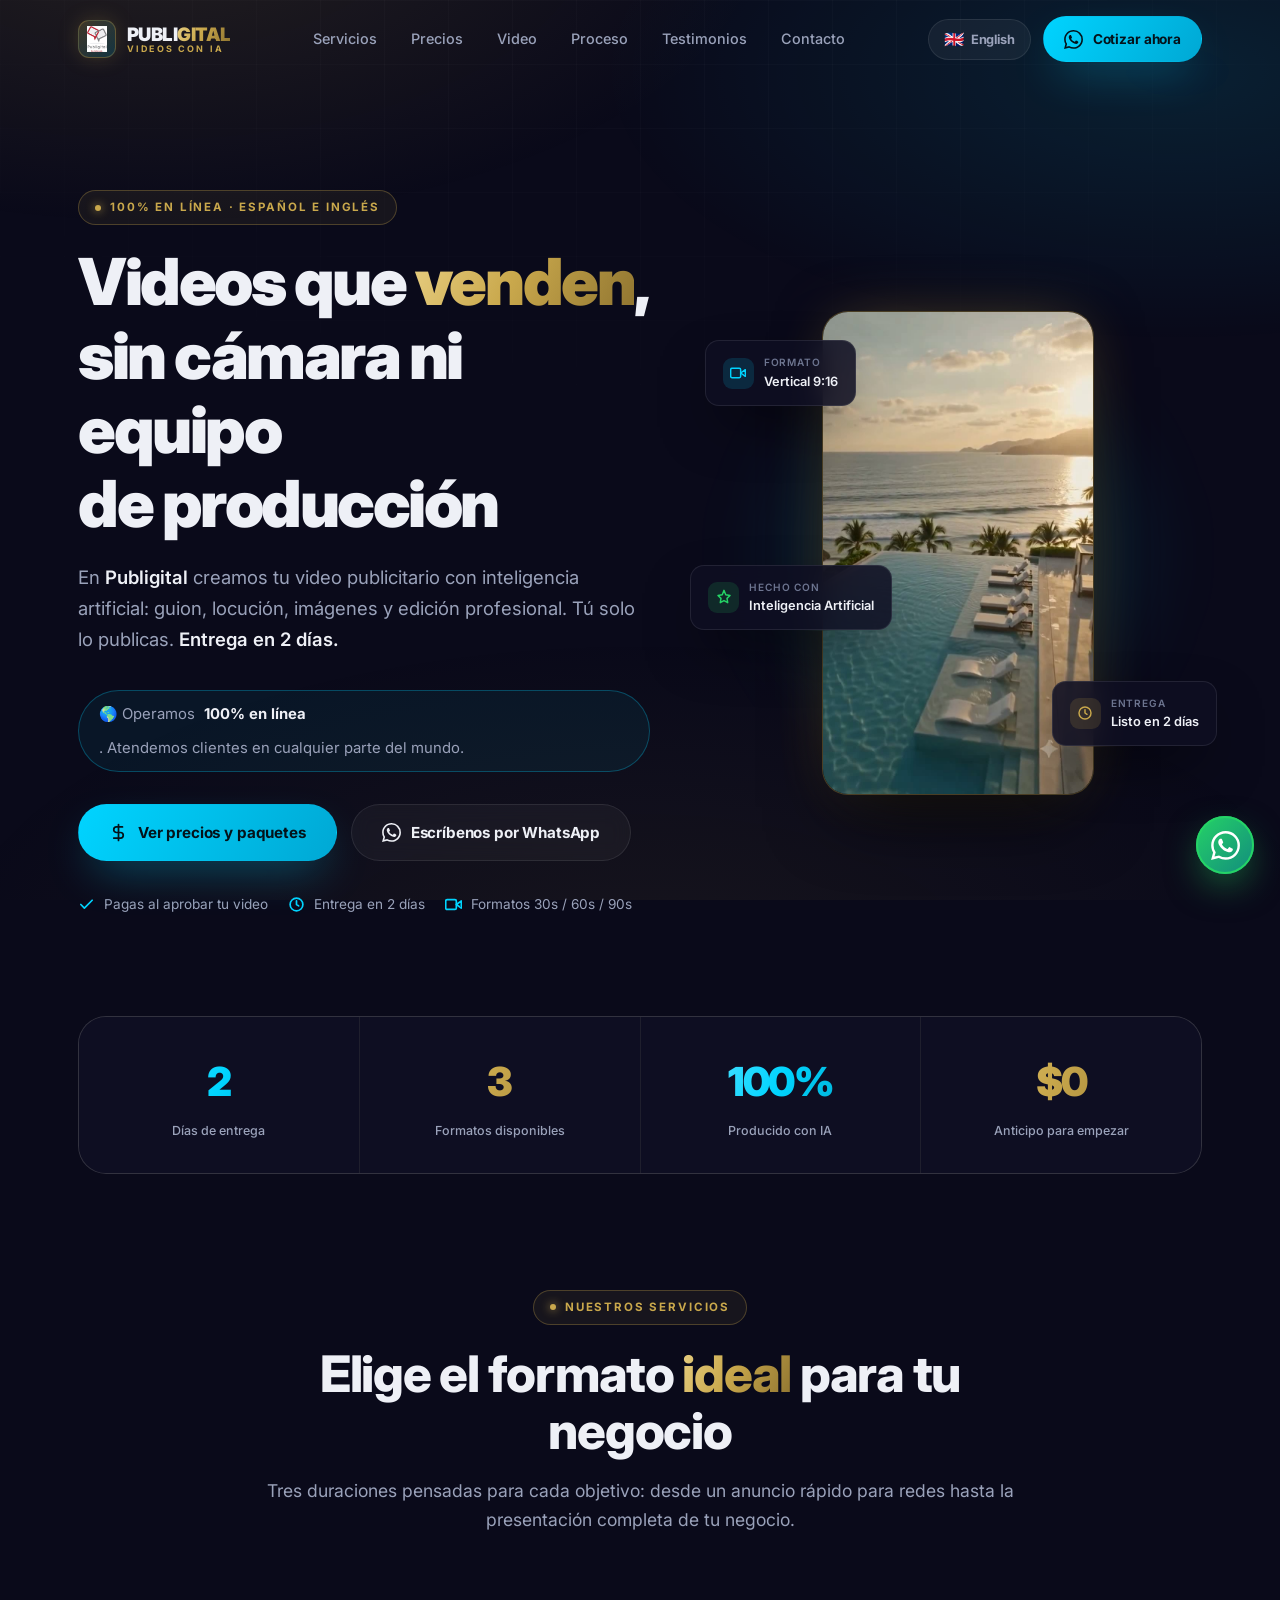
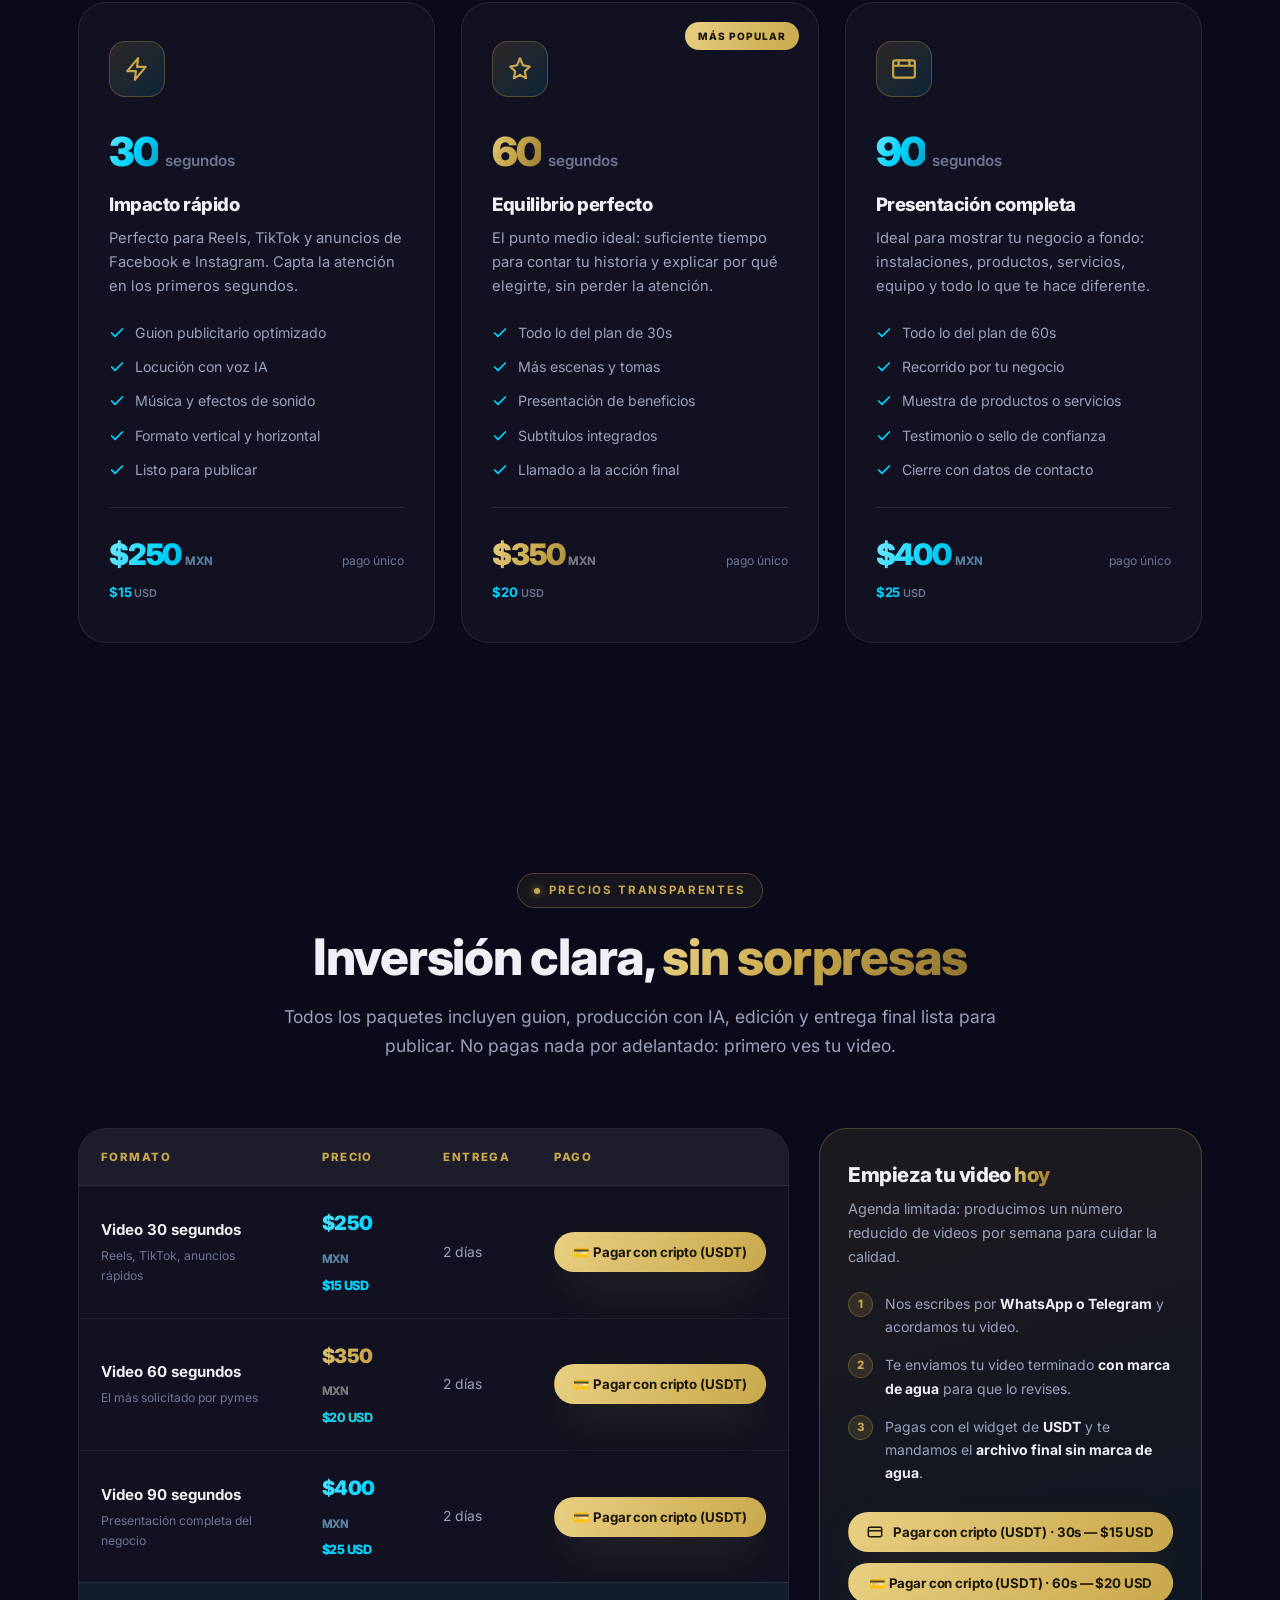
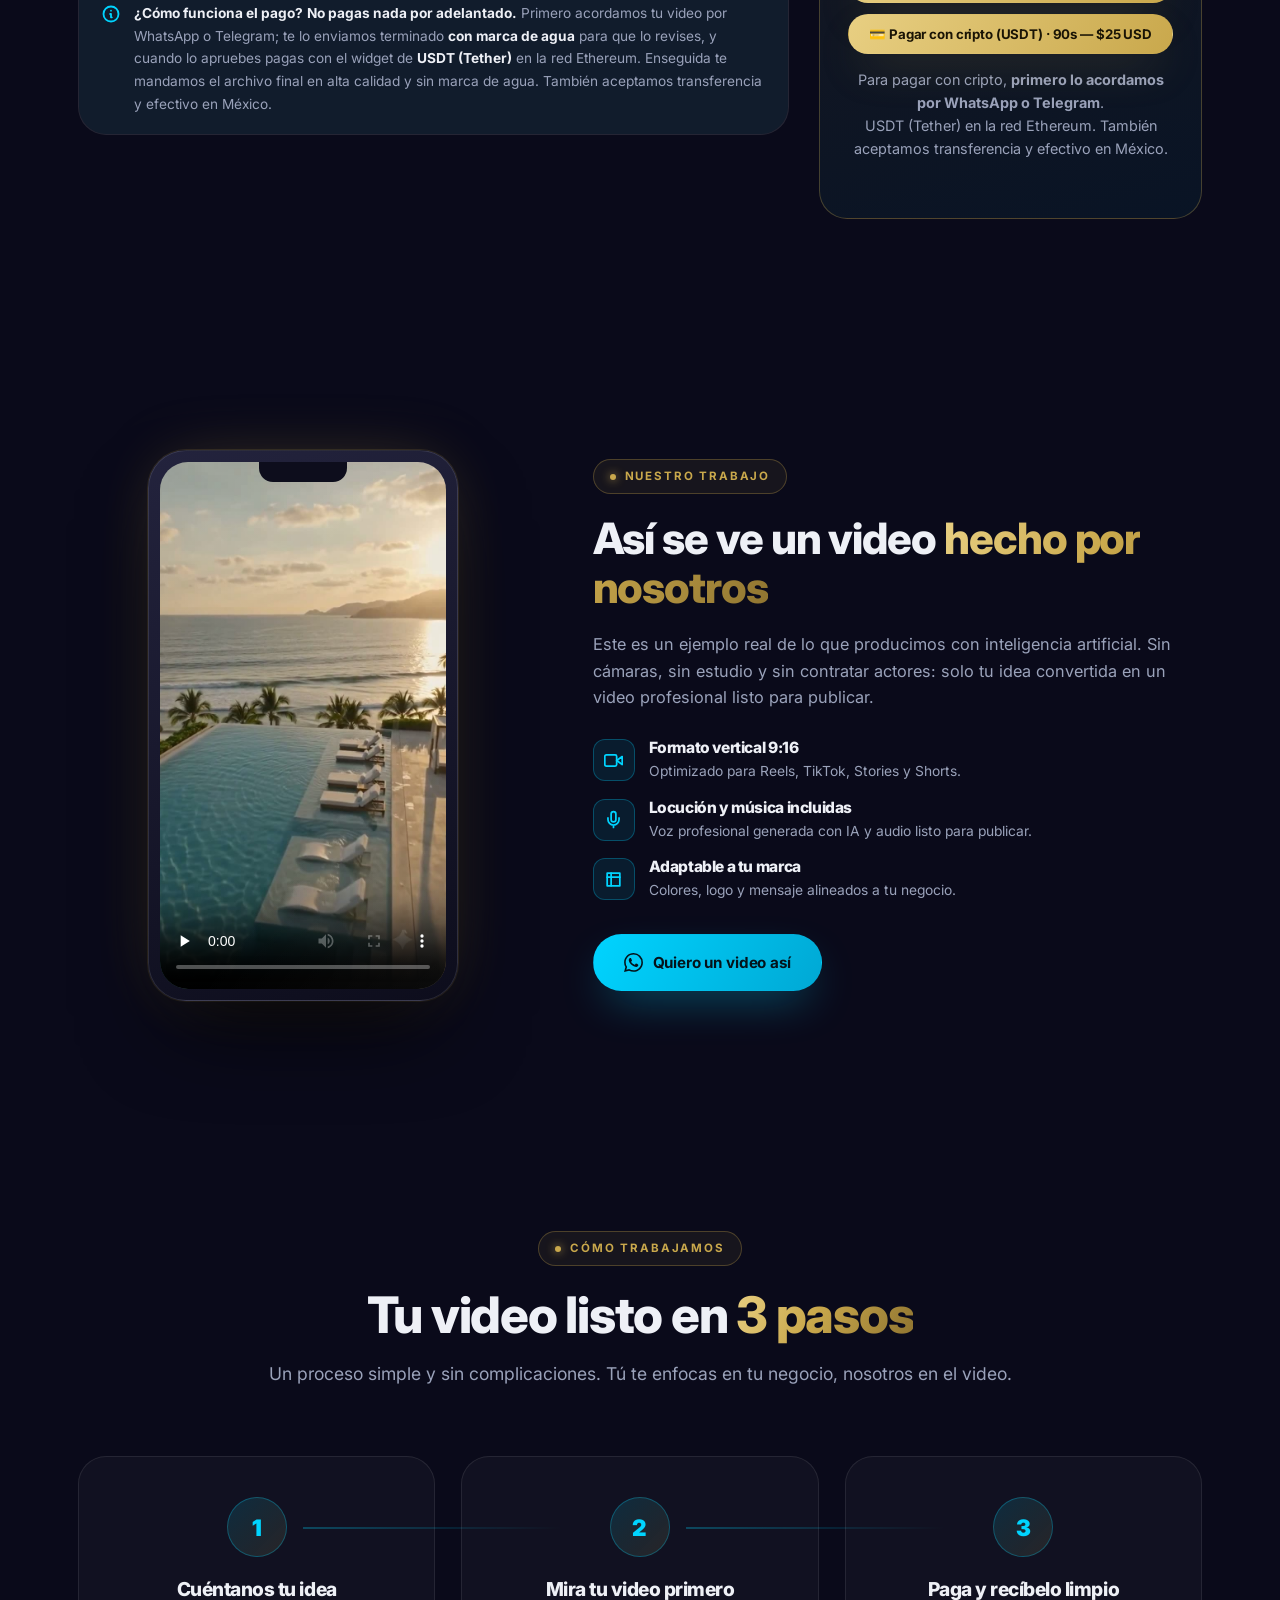
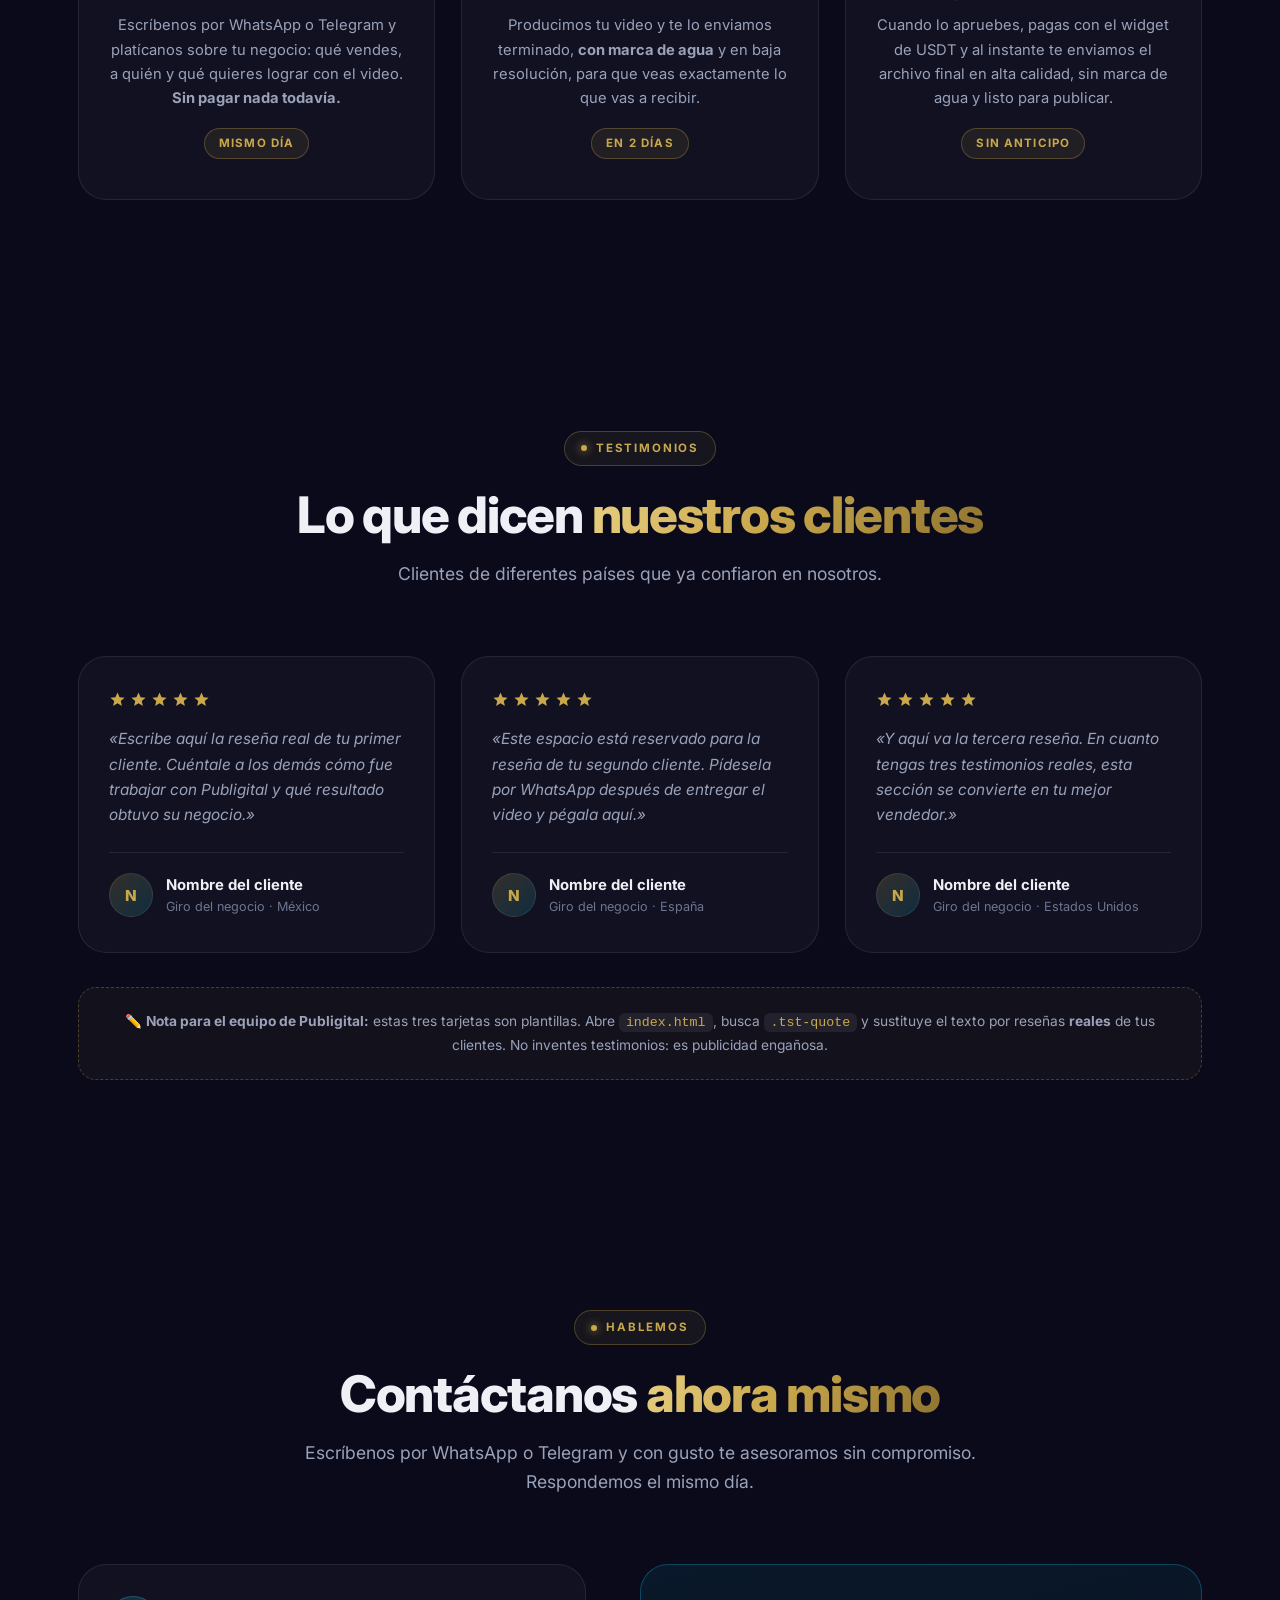
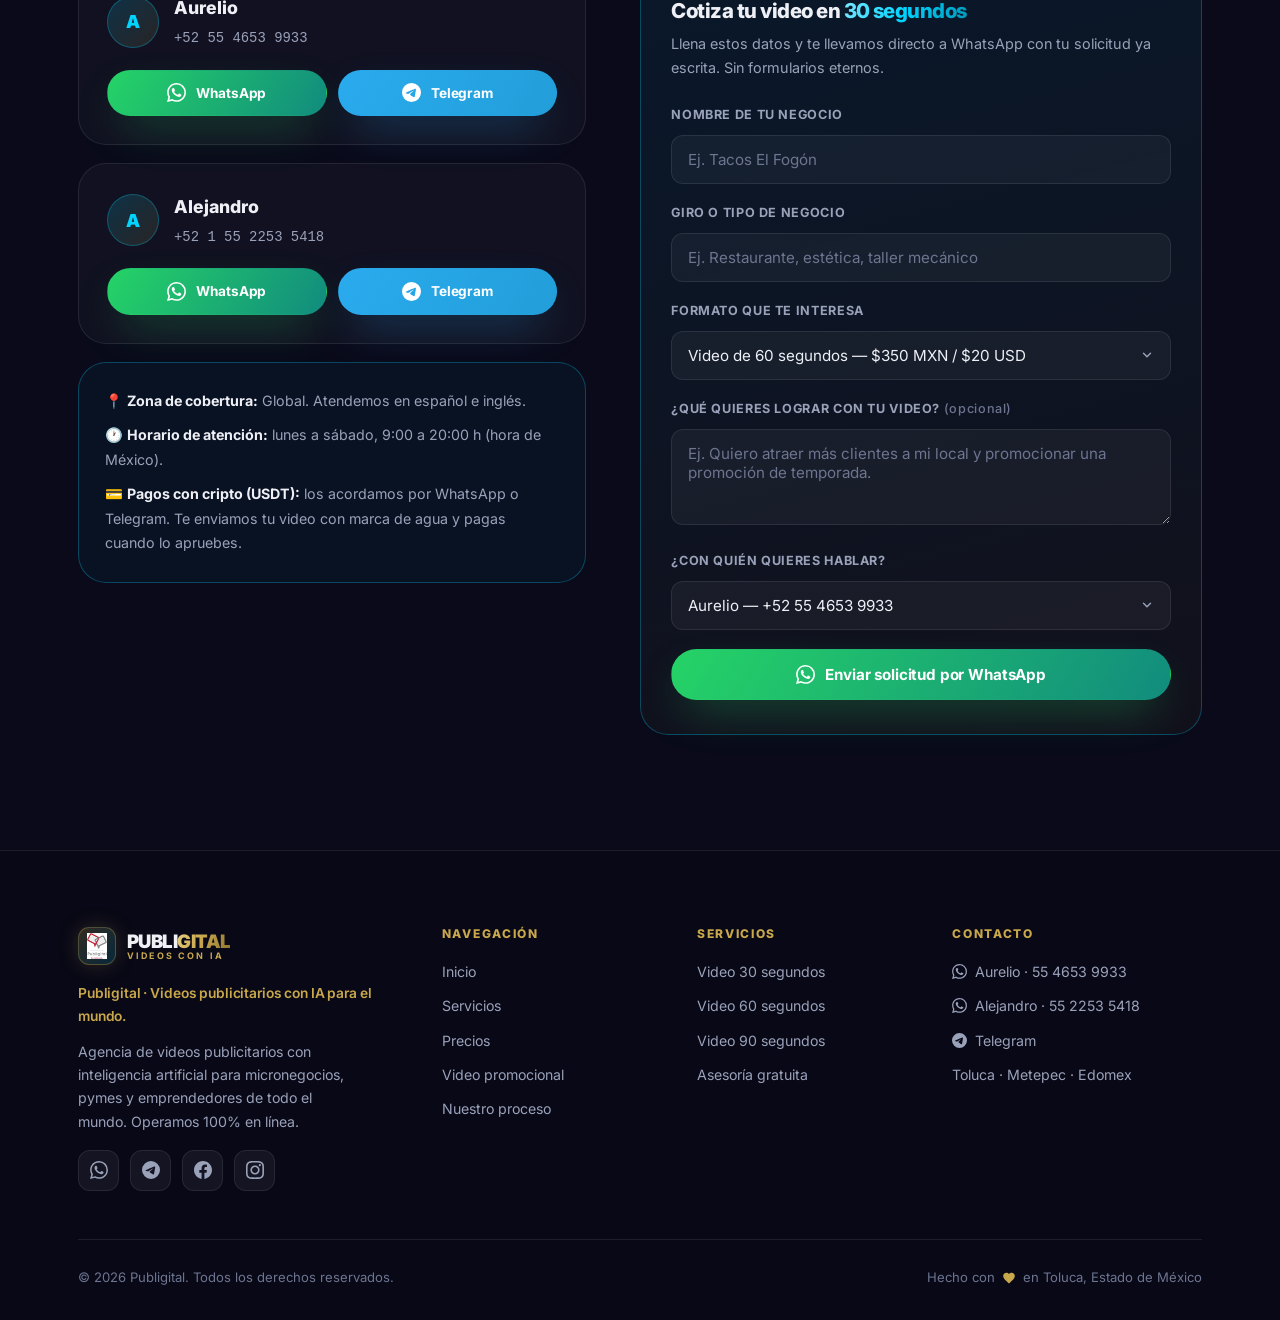
==== commit 852261f7: "Reemplaza el logo fijo del hero por un video animado El emblema estatico del hero se sustituye por e" ====
--- a/index.html
+++ b/index.html
@@ -153,8 +153,12 @@
 
     <div class="hero-visual">
       <div class="hero-glow" aria-hidden="true"></div>
-      <div class="hero-emblem">
-        <img src="logo.png" alt="Emblema de Publigital">
+      <div class="hero-video">
+        <video autoplay loop muted playsinline preload="auto" poster="poster.jpg"
+               aria-label="Video animado de presentacion de Publigital">
+          <source src="promo_publigital_web.mp4" type="video/mp4">
+          Tu navegador no soporta el elemento de video.
+        </video>
       </div>
 
       <div class="float-card fc-1">
@@ -942,6 +946,18 @@
   window.open(`https://wa.me/${agente.wa}?text=${encodeURIComponent(texto)}`, '_blank', 'noopener');
 });
 
+/* ---------- Video del hero: respetar "movimiento reducido" ---------- */
+const heroVideo = document.querySelector('.hero-video video');
+if (heroVideo) {
+  const prefiereQuieto = window.matchMedia('(prefers-reduced-motion: reduce)');
+  const ajustarHero = () => {
+    if (prefiereQuieto.matches) heroVideo.pause();
+    else heroVideo.play().catch(() => {});
+  };
+  ajustarHero();
+  prefiereQuieto.addEventListener('change', ajustarHero);
+}
+
 /* ---------- Pausar el video al salir de la pantalla ---------- */
 const video = document.querySelector('.phone-screen video');
 if (video) {
--- a/styles.css
+++ b/styles.css
@@ -208,13 +208,17 @@
 
 /* Tarjeta visual del hero */
 .hero-visual{ position:relative; display:grid; place-items:center; min-height:390px; }
-.hero-emblem{
-  width:min(230px, 62vw); aspect-ratio:55/145;
+.hero-video{
+  width:min(272px, 70vw); aspect-ratio:9/16;
   position:relative; z-index:2;
-  filter:drop-shadow(0 22px 46px rgba(201,168,76,.42));
-  animation:float 6.5s ease-in-out infinite;
-}
-.hero-emblem img{ width:100%; height:100%; object-fit:contain; }
+  border-radius:26px; overflow:hidden;
+  border:1px solid rgba(201,168,76,.34);
+  background:#07070f;
+  box-shadow:0 34px 74px -22px rgba(0,0,0,.88), 0 0 64px -20px rgba(201,168,76,.5);
+}
+.hero-video video{ width:100%; height:100%; object-fit:cover; display:block; }
+/* Si el navegador no puede reproducir el video, se ve el poster */
+.hero-video video:not([data-listo]){ background:#07070f; }
 @keyframes float{ 0%,100%{ transform:translateY(0); } 50%{ transform:translateY(-18px); } }
 
 .hero-glow{
@@ -545,7 +549,7 @@
   .hero-sub{ margin-inline:auto; }
   .hero-cta, .hero-trust{ justify-content:center; }
   .hero-visual{ order:-1; min-height:300px; }
-  .hero-emblem{ width:min(165px,44vw); }
+  .hero-video{ width:min(216px,54vw); }
   .float-card{ font-size:.74rem; padding:10px 14px; }
   .fc-1{ left:2%; } .fc-2{ right:2%; } .fc-3{ left:0; }
   .video-grid{ grid-template-columns:1fr; text-align:center; }
